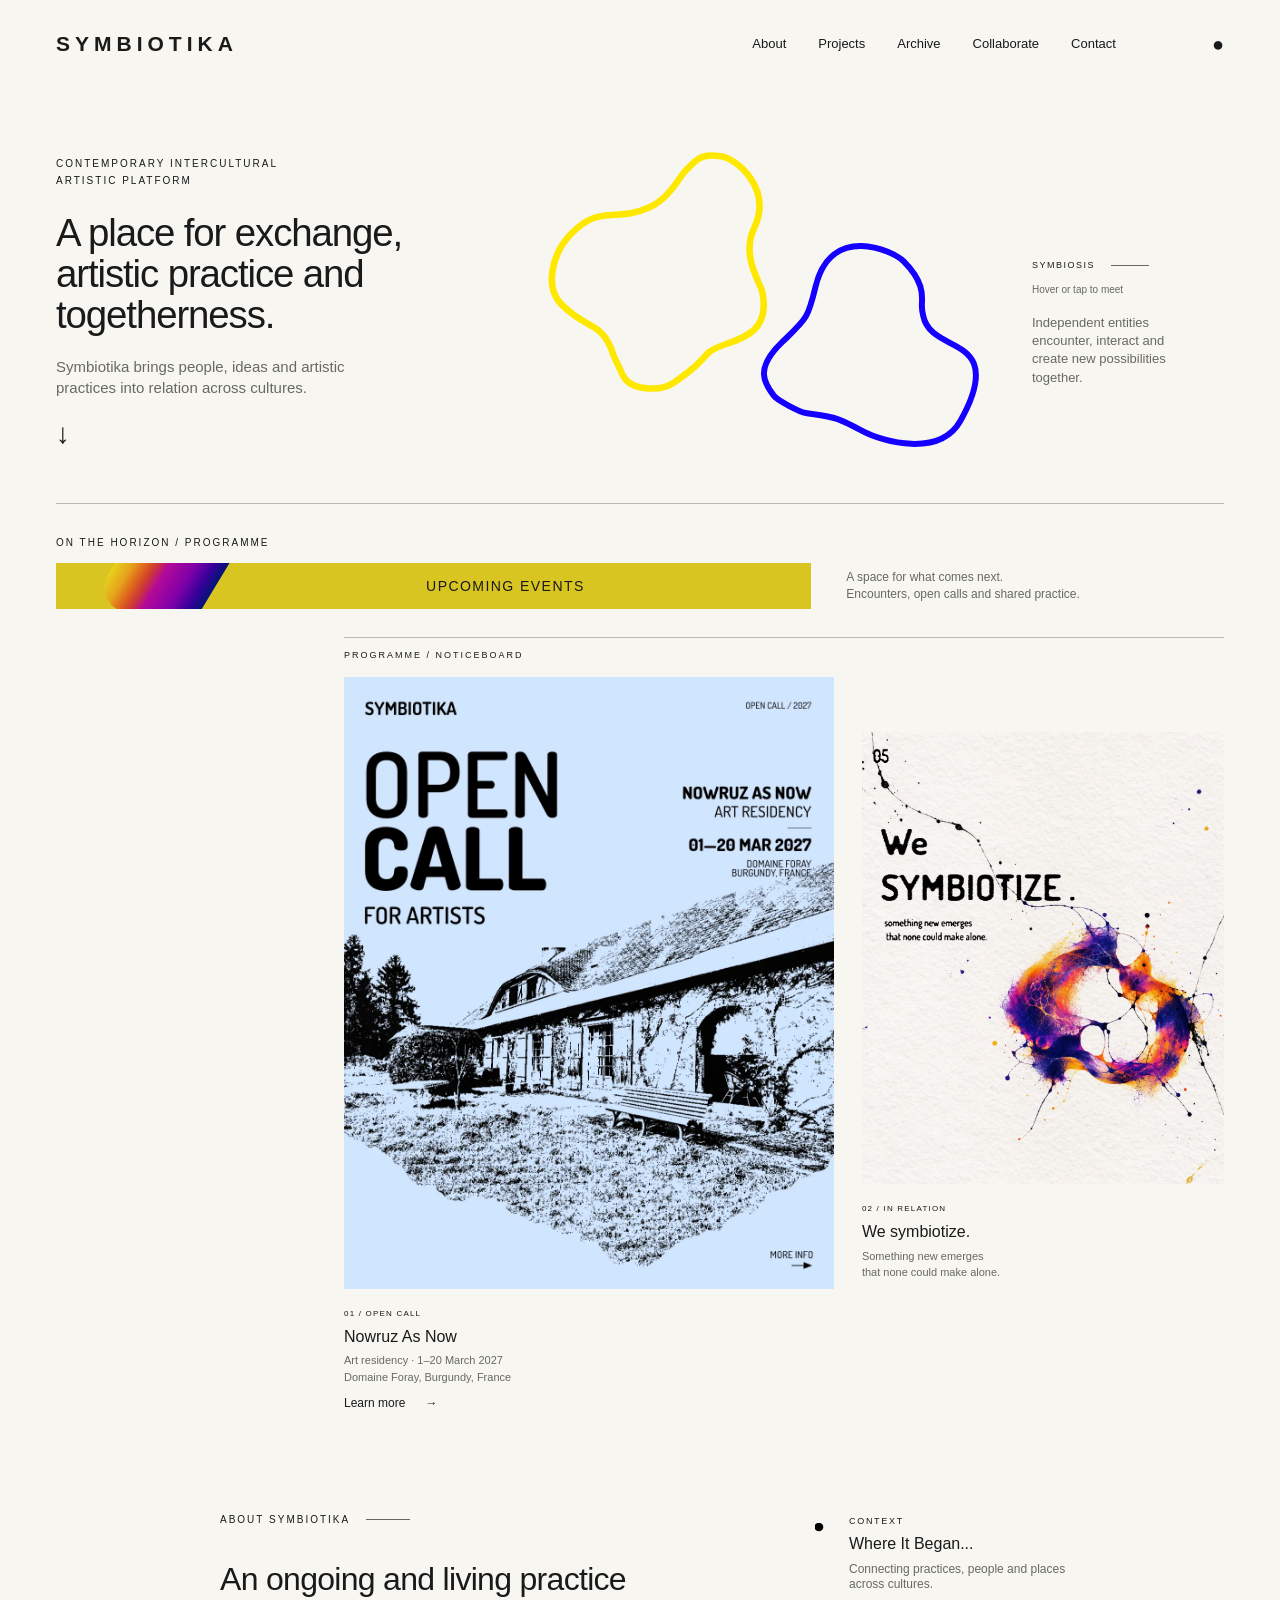
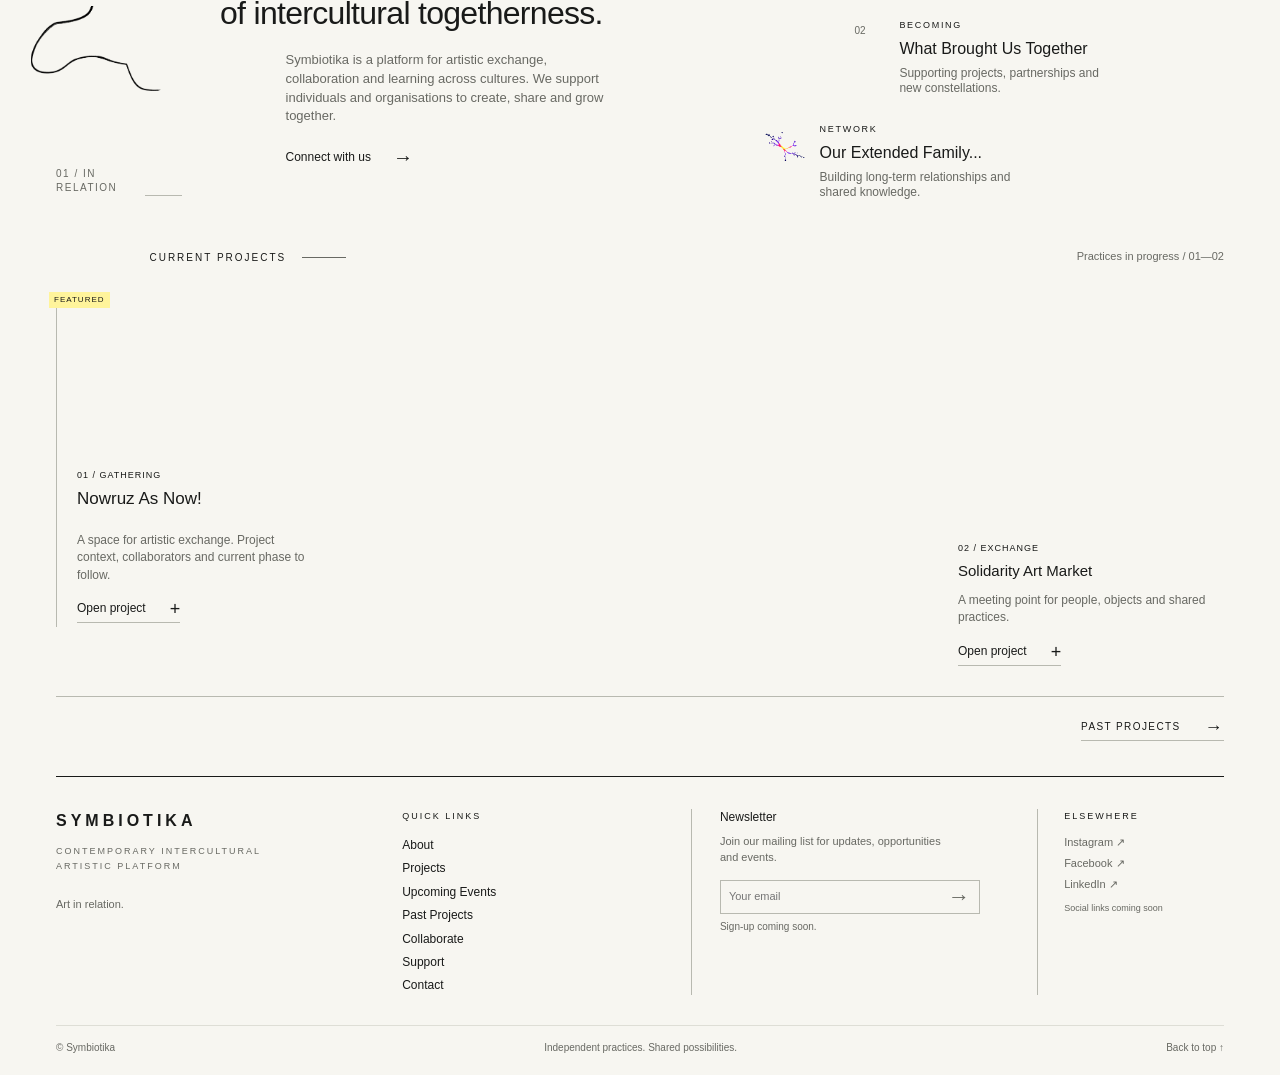
==== index.html @ 3746ebe8 "Build Symbiotika homepage prototype" ====
<!doctype html>
<html lang="en">
<head>
  <meta charset="utf-8">
  <meta name="viewport" content="width=device-width, initial-scale=1">
  <meta name="theme-color" content="#f7f6f1">
  <meta name="description" content="Symbiotika is a contemporary intercultural artistic platform. A place for exchange, artistic practice and togetherness.">
  <title>Symbiotika — Art in relation</title>
  <link rel="stylesheet" href="css/styles.css">
  <script src="js/main.js" defer></script>
</head>
<body>
<a class="skip-link" href="#main">Skip to content</a>
<header class="site-header shell">
  <a class="wordmark" href="#home" aria-label="Symbiotika home">SYMBIOTIKA</a>
  <button class="menu-toggle" aria-expanded="false" aria-controls="main-nav" hidden><span>Menu</span><span aria-hidden="true">☰</span></button>
  <nav id="main-nav" class="main-nav" aria-label="Main navigation"><a href="#about">About</a><a href="#projects">Projects</a><a href="#archive">Archive</a><a href="#collaborate">Collaborate</a><a href="#contact">Contact</a></nav>
  <span class="header-marker" aria-hidden="true">●</span>
</header>
<main id="main">
  <section class="hero shell" id="home" aria-labelledby="hero-title">
    <div class="hero-copy">
      <p class="eyebrow">Contemporary intercultural<br>artistic platform</p>
      <h1 id="hero-title">A place for exchange, artistic practice and togetherness.</h1>
      <p class="intro">Symbiotika brings people, ideas and artistic practices into relation across cultures.</p>
      <a class="down-link" href="#about" aria-label="Discover Symbiotika">↓</a>
    </div>
    <button class="hero-interaction" type="button" data-interaction="ready" aria-label="Bring the two forms together" aria-pressed="false">
      <span class="art outline outline-yellow" style="--art-ratio:2100/2300;--art-width:304.7619%;--art-left:-102.3810%;--art-top:-28.2609%" aria-hidden="true"><img src="assets/graphics/interaction_outline_yellow.svg" alt="" width="6400" height="3600"></span> <span class="art outline outline-blue" style="--art-ratio:2300/2150;--art-width:278.2609%;--art-left:-89.1304%;--art-top:-33.7209%" aria-hidden="true"><img src="assets/graphics/interaction_outline_blue.svg" alt="" width="6400" height="3600"></span>
      <span class="art hero-collaboration" style="--art-ratio:3220/2750;--art-width:198.7578%;--art-left:-47.8261%;--art-top:-11.4545%" aria-hidden="true"><img src="assets/graphics/symbiotika_collaboration.svg" alt="" width="6400" height="3600"></span>
    </button>
    <aside class="hero-note"><p class="eyebrow ruled">Symbiosis</p><span class="interaction-hint">Hover or tap to meet</span><p>Independent entities encounter, interact and create new possibilities together.</p></aside>
  </section>
  <section class="upcoming shell" id="upcoming" aria-labelledby="upcoming-title">
    <div class="upcoming-identity">
      <p class="eyebrow programme-label">On the horizon / Programme</p>
      <div class="event-line-composition">
        <span class="art current-line" data-line-state="default" style="--art-ratio:6400/391.667;--art-width:100%;--art-left:0%;--art-top:-255.3189%" aria-hidden="true"><img src="assets/graphics/line.svg" alt="" width="6400" height="3600"></span>
        <h2 id="upcoming-title">UPCOMING EVENTS</h2>
      </div>
      <p class="programme-note">A space for what comes next.<br>Encounters, open calls and shared practice.</p>
    </div>
    <div class="event-board" aria-label="Upcoming programme posters">
      <p class="eyebrow event-pin">Programme / Noticeboard</p>
      <div class="event-posters">
        <figure class="poster-primary">
          <img src="assets/projects/project-03-UE/01.webp" alt="Open call for artists: Nowruz As Now art residency, 1–20 March 2027, Domaine Foray, Burgundy, France" width="1080" height="1350" decoding="async">
          <figcaption><span class="eyebrow">01 / Open call</span><h3>Nowruz As Now</h3><p>Art residency · 1–20 March 2027</p><p>Domaine Foray, Burgundy, France</p><details class="event-details"><summary>Learn more <span aria-hidden="true">→</span></summary><p>Open call for the Nowruz As Now art residency, 1–20 March 2027. Application details will be shared here.</p></details></figcaption>
        </figure>
        <figure class="poster-secondary">
          <img src="assets/projects/project-03-UE/02.webp" alt="We symbiotize: something new emerges that none could make alone. A poster with connected blue, yellow and thermal ink forms." width="1080" height="1350" decoding="async">
          <figcaption><span class="eyebrow">02 / In relation</span><h3>We symbiotize.</h3><p>Something new emerges<br>that none could make alone.</p></figcaption>
        </figure>
      </div>
    </div>
  </section>
  <section class="about shell" id="about" aria-labelledby="about-title">
    <div class="section-index"><span class="art editorial-ink" style="--art-ratio:2891/1900;--art-width:221.3767%;--art-left:-60.4714%;--art-top:-44.8623%" aria-hidden="true"><img src="assets/graphics/ink_line_1.svg" alt="" width="6400" height="3600"></span><span>01 / In relation</span><span class="index-rule"></span></div>
    <div class="about-copy"><p class="eyebrow ruled">About Symbiotika</p><h2 id="about-title">An ongoing and living practice<br>of intercultural togetherness.</h2><p>Symbiotika is a platform for artistic exchange, collaboration and learning across cultures. We support individuals and organisations to create, share and grow together.</p><a class="text-link" href="#collaborate">Connect with us <span aria-hidden="true">→</span></a></div>
    <div class="principles about-chapters">
      <article><span class="art principle-art dot" style="--art-ratio:2270/2270;--art-width:281.9383%;--art-left:-90.9692%;--art-top:-29.2952%" aria-hidden="true"><img src="assets/graphics/dot.svg" alt="" width="6400" height="3600"></span><div><p class="eyebrow chapter-label">Context</p><h3>Where It Began...</h3><p>Connecting practices, people and places across cultures.</p></div></article>
      <article><span class="chapter-number" aria-hidden="true">02</span><div><p class="eyebrow chapter-label">Becoming</p><h3>What Brought Us Together</h3><p>Supporting projects, partnerships and new constellations.</p></div></article>
      <article><span class="art principle-art growth" style="--art-ratio:3200/2420;--art-width:200.0000%;--art-left:-50.0000%;--art-top:-24.3802%" aria-hidden="true"><img src="assets/graphics/ink_growth.svg" alt="" width="6400" height="3600"></span><div><p class="eyebrow chapter-label">Network</p><h3>Our Extended Family...</h3><p>Building long-term relationships and shared knowledge.</p></div></article>
    </div>
  </section>
  <section class="projects shell" id="projects" aria-labelledby="projects-title">
    <div class="section-heading"><h2 class="eyebrow ruled" id="projects-title">Current projects</h2><span class="small-note">Practices in progress / 01—02</span></div>
    <div class="project-grid">
      <article class="project-featured" id="project-01">
        <div class="project-copy"><span class="tag">Featured</span><div><p class="project-number">01 / Gathering</p><h3>Nowruz As Now!</h3><p class="project-description">A space for artistic exchange. Project context, collaborators and current phase to follow.</p><button class="disclosure-button project-toggle" type="button" aria-expanded="false" aria-controls="nan-story"><span>Open project</span><span aria-hidden="true">+</span></button></div></div>
        <div class="project-image"><img src="assets/projects/project-01-nan/cover.webp" alt="Musicians playing together in a candlelit room" width="4669" height="3067" decoding="async"></div>
      </article>
      <article class="project-secondary" id="project-02">
        <div class="project-image"><img src="assets/projects/project-02-market/cover.webp" alt="People sharing clothing and handmade objects at an outdoor market" width="4000" height="3000" decoding="async"></div>
        <div class="project-copy"><span class="tag">Featured</span><div><p class="project-number">02 / Exchange</p><h3>Solidarity Art Market</h3><p class="project-description">A meeting point for people, objects and shared practices.</p><button class="disclosure-button project-toggle" type="button" aria-expanded="false" aria-controls="market-story"><span>Open project</span><span aria-hidden="true">+</span></button></div></div>
      </article>
    </div>
    <div class="expand-panel project-story" id="nan-story" role="region" aria-label="Nowruz As Now! in images" inert>
      <div class="expand-inner"><div class="story-content"><p class="eyebrow story-label">01 / Nowruz As Now!<br>Moments in relation</p><div class="story-images">
        <figure><img src="assets/projects/project-01-nan/01.webp" alt="Nowruz As Now! — project documentation, image 1" loading="lazy"><figcaption>01 / An encounter</figcaption></figure>
        <figure><img src="assets/projects/project-01-nan/02.webp" alt="Nowruz As Now! — project documentation, image 2" loading="lazy"><figcaption>02 / Shared moments</figcaption></figure>
        <figure><img src="assets/projects/project-01-nan/03.webp" alt="Nowruz As Now! — project documentation, image 3" loading="lazy"><figcaption>03 / In company</figcaption></figure>
        <figure><img src="assets/projects/project-01-nan/04.webp" alt="Nowruz As Now! — project documentation, image 4" loading="lazy"><figcaption>04 / A continuing conversation</figcaption></figure>
      </div><button class="disclosure-button story-close" type="button" data-close="nan-story">Close project <span aria-hidden="true">×</span></button></div></div>
    </div>
    <div class="expand-panel project-story" id="market-story" role="region" aria-label="Solidarity Art Market in images" inert>
      <div class="expand-inner"><div class="story-content"><p class="eyebrow story-label">02 / Solidarity Art Market<br>Objects, people, practices</p><div class="story-images">
        <figure><img src="assets/projects/project-02-market/01.webp" alt="Solidarity Art Market — project documentation, image 1" loading="lazy"><figcaption>01 / A shared space</figcaption></figure>
        <figure><img src="assets/projects/project-02-market/02.webp" alt="Solidarity Art Market — project documentation, image 2" loading="lazy"><figcaption>02 / In exchange</figcaption></figure>
      </div><button class="disclosure-button story-close" type="button" data-close="market-story">Close project <span aria-hidden="true">×</span></button></div></div>
    </div>
    <div class="project-archive" id="archive">
      <button class="disclosure-button archive-toggle" type="button" aria-expanded="false" aria-controls="past-projects">PAST PROJECTS <span aria-hidden="true">→</span></button>
    <div class="expand-panel" id="past-projects" role="region" aria-label="Past project previews" inert><div class="expand-inner"><div class="archive-strip">
      <p class="eyebrow">Working archive<br><span class="small-note">Selected project imagery</span></p>
      <figure><img src="assets/projects/project-01-nan/02.webp" alt="Nowruz As Now! documentation" loading="lazy"><figcaption><span>01</span> Nowruz As Now!</figcaption></figure>
      <figure><img src="assets/projects/project-02-market/02.webp" alt="Solidarity Art Market documentation" loading="lazy"><figcaption><span>02</span> Solidarity Art Market</figcaption></figure>
      <p class="archive-note">An archive in progress.<br>Further projects and documentation to follow.</p>
    </div></div></div>
    </div>
  </section>

</main>
<footer class="site-footer shell" id="contact">
  <div class="footer-brand"><a class="wordmark" href="#home">SYMBIOTIKA</a><p class="eyebrow">Contemporary intercultural<br>artistic platform</p><span class="small-note">Art in relation.</span></div>
  <nav class="footer-nav" aria-label="Quick links">
    <h2 class="eyebrow">Quick links</h2>
    <a href="#about">About</a>
    <a href="#projects">Projects</a>
    <a href="#upcoming">Upcoming Events</a>
    <a href="#archive" data-open-archive>Past Projects</a>
    <details id="collaborate"><summary>Collaborate</summary><p>Propose a project, partnership or idea. Submission details are coming soon.</p></details>
    <details id="support"><summary>Support</summary><p>Become a member, make a donation or support our activities. Details are coming soon.</p></details>
    <a href="#contact">Contact</a>
  </nav>
  <div class="newsletter"><h2>Newsletter</h2><p id="newsletter-description">Join our mailing list for updates, opportunities and events.</p><label class="sr-only" for="newsletter-email">Your email</label><div class="email-field"><input id="newsletter-email" type="email" placeholder="Your email" autocomplete="email" aria-describedby="newsletter-status"><button type="button" disabled aria-label="Newsletter signup coming soon">→</button></div><p class="small-note" id="newsletter-status">Sign-up coming soon.</p></div>
  <div class="footer-social"><p class="eyebrow">Elsewhere</p><span>Instagram ↗</span><span>Facebook ↗</span><span>LinkedIn ↗</span><p class="small-note">Social links coming soon</p></div>
  <div class="footer-bottom"><span>© Symbiotika</span><span>Independent practices. Shared possibilities.</span><a href="#home">Back to top ↑</a></div>
</footer>
</body>
</html>
---- css/styles.css ----
/* Foundation */
:root {
  --paper:#f7f6f1;
  --ink:#191a19;
  --muted:#686963;
  --rule:#b8b9b0;
  --blue:#2600ff;
  --yellow:#fff49b;
  font-family:Arial,Helvetica,sans-serif;
  color:var(--ink);
  background:var(--paper);
  font-synthesis:none;
}
* {
  box-sizing:border-box;
}
html {
  scroll-behavior:smooth;
  scroll-padding-top:24px;
}
body {
  margin:0;
  font-size:14px;
  line-height:1.45;
}
h1,h2,h3,p {
  margin:0;
}
h1,h2,h3 {
  font-weight:400;
}
a {
  color:inherit;
  text-decoration:none;
}
button,input {
  font:inherit;
}
button,a,summary,input {
  -webkit-tap-highlight-color:transparent;
}
a:focus-visible,button:focus-visible,summary:focus-visible,input:focus-visible {
  outline:2px solid var(--blue);
  outline-offset:5px;
}
a:hover,summary:hover {
  color:var(--blue);
}
img {
  display:block;
}
button {
  color:inherit;
}
[hidden] {
  display:none!important;
}
.shell {
  width:min( calc(100% - 112px),1320px);
  margin-inline:auto;
}
.eyebrow {
  font-size:10px;
  line-height:1.7;
  letter-spacing:2px;
  text-transform:uppercase;
}
.ruled {
  display:flex;
  align-items:center;
  gap:16px;
}
.ruled:after {
  content:"";
  height:1px;
  width:44px;
  background:var(--muted);
}
.small-note {
  font-size:11px;
  color:var(--muted);
}
.text-link,summary {
  font-size:12px;
  text-underline-offset:5px;
  text-decoration:underline;
  text-decoration-color:var(--rule);
}
.text-link {
  display:inline-flex;
  align-items:center;
  gap:22px;
}
.text-link span {
  font-size:20px;
  text-decoration:none;
}
.sr-only {
  position:absolute;
  width:1px;
  height:1px;
  overflow:hidden;
  clip-path:inset(50%);
  white-space:nowrap;
}
.skip-link {
  position:fixed;
  top:10px;
  left:10px;
  padding:10px;
  background:var(--paper);
  z-index:10;
  transform:translateY(-150%);
}
.skip-link:focus {
  transform:translateY(0);
}
/* Crop original artboard whitespace without changing source SVGs. */
.art {
  display:block;
  position:relative;
  aspect-ratio:var(--art-ratio);
  overflow:hidden;
  flex-shrink:0;
}
.art img {
  position:absolute;
  max-width:none;
  width:var(--art-width);
  height:auto;
  left:var(--art-left);
  top:var(--art-top);
}

/* Navigation */
.site-header {
  display:flex;
  align-items:center;
  justify-content:space-between;
  gap:36px;
  min-height:88px;
}
.wordmark {
  font-size:21px;
  letter-spacing:5px;
  font-weight:600;
}
.main-nav {
  display:flex;
  gap:32px;
  margin-left:auto;
}
.main-nav a {
  font-size:13px;
}
.header-marker {
  margin-left:60px;
  font-size:20px;
}
.menu-toggle {
  display:none;
  border:0;
  background:none;
  padding:10px 0;
  align-items:center;
  gap:14px;
}

/* Hero: isolated static entities, ready for a future interaction. */
.hero {
  display:grid;
  grid-template-columns:1.1fr 1.2fr .48fr;
  align-items:center;
  gap:28px;
  padding-block:48px 36px;
  min-height:415px;
}
.hero-copy .eyebrow {
  margin-bottom:23px;
}
.hero h1 {
  font-size:clamp(32px,3vw,42px);
  line-height:1.07;
  letter-spacing:-1.1px;
  max-width:390px;
}
.intro {
  font-size:15px;
  line-height:1.4;
  color:var(--muted);
  max-width:300px;
  margin-top:21px;
}
.down-link {
  display:inline-block;
  font-size:28px;
  margin-top:22px;
  line-height:1;
}
.hero-interaction {
  position:relative;
  isolation:isolate;
  min-width:0;
  height:300px;
  max-width:470px;
  width:100%;
  justify-self:center;
}
.hero-collaboration {
  position:absolute;
  width:80%;
  left:10%;
  top:5%;
  z-index:2;
}
.outline {
  position:absolute;
  width:53%;
  max-width:220px;
}
.outline-yellow {
  top:0;
  left:0;
  z-index:1;
}
.outline-blue {
  bottom:4px;
  right:0;
}
.hero-note {
  align-self:center;
  max-width:170px;
  padding-top:42px;
}
.hero-note p:last-child {
  font-size:13px;
  line-height:1.4;
  color:var(--muted);
  margin-top:17px;
}
.hero-note .eyebrow {
  font-size:9px;
  letter-spacing:1.5px;
}
.hero-note .ruled:after {
  width:38px;
}

/* One current update strip. */
.current {
  background:var(--yellow);
  margin-top:10px;
}
.current-inner {
  min-height:76px;
  display:grid;
  grid-template-columns:150px auto minmax(220px,1fr) auto auto;
  align-items:center;
  gap:24px;
  position:relative;
}
.current-inner>.eyebrow {
  padding-right:24px;
  border-right:1px solid #979265;
}
.current h2 {
  font-size:20px;
  letter-spacing:-.5px;
  line-height:1.25;
}
.current-date {
  font-size:12px;
  color:#65634e;
}
.current .text-link {
  white-space:nowrap;
}
.current-line {
  width:150px;
  height:auto;
}

/* About */
.about {
  display:grid;
  grid-template-columns:.4fr 1fr 1fr;
  gap:48px;
  padding-block:54px 48px;
}
.section-index {
  font-size:10px;
  text-transform:uppercase;
  letter-spacing:1.5px;
  display:flex;
  align-items:flex-end;
  gap:12px;
  color:var(--muted);
  padding-bottom:5px;
}
.index-rule {
  height:1px;
  width:50px;
  background:var(--rule);
}
.about h2 {
  font-size:30px;
  line-height:1.08;
  letter-spacing:-.7px;
  margin:28px 0 20px;
}
.about-copy>p:not(.eyebrow) {
  color:var(--muted);
  font-size:13px;
  max-width:310px;
}
.about-copy .text-link {
  margin-top:17px;
}
.principles {
  display:grid;
  gap:28px;
  padding-top:20px;
}
.principles article {
  display:grid;
  grid-template-columns:64px 1fr;
  gap:25px;
  align-items:center;
}
.principles h3 {
  font-size:15px;
}
.principles p {
  font-size:13px;
  color:var(--muted);
  line-height:1.3;
  max-width:215px;
}
.principle-art {
  width:44px;
  justify-self:center;
}
.principle-art.dot {
  width:22px;
}
.principle-art.blob {
  width:38px;
}
.principle-art.growth {
  width:64px;
}

/* Editorial project composition */
.section-heading {
  display:flex;
  justify-content:space-between;
  align-items:center;
  gap:16px;
  margin-bottom:26px;
}
.project-grid {
  display:grid;
  grid-template-columns:3.3fr 1fr;
  gap:24px;
}
.project-featured {
  display:grid;
  grid-template-columns:.85fr 2fr;
  gap:25px;
}
.project-copy {
  border-left:1px solid var(--rule);
  padding:0 0 4px 20px;
  display:flex;
  flex-direction:column;
  justify-content:space-between;
  gap:35px;
}
.tag {
  background:var(--yellow);
  font-size:8px;
  letter-spacing:1px;
  text-transform:uppercase;
  padding:2px 5px;
  align-self:flex-start;
}
.project-number {
  font-size:11px;
  margin-bottom:7px;
}
.projects h3 {
  font-size:17px;
  line-height:1.2;
}
.project-description {
  font-size:12px;
  color:var(--muted);
  margin:22px 0 12px;
}
.project-image {
  width:100%;
  position:relative;
  min-width:0;
  min-height:285px;
  overflow:hidden;
}
.project-image img {
  width:100%;
  height:100%;
  object-fit:cover;
  position:absolute;
  inset:0;
}
.project-secondary .project-image {
  min-height:190px;
  margin-bottom:12px;
  aspect-ratio:4/3;
}
.project-secondary .project-description {
  margin:9px 0 12px;
}
.project-secondary h3 {
  font-size:15px;
  margin-bottom:12px;
}
details {
  max-width:100%;
}
summary {
  cursor:pointer;
  list-style:none;
  display:flex;
  align-items:baseline;
  gap:20px;
  width:fit-content;
}
summary::-webkit-details-marker {
  display:none;
}
details>p {
  font-size:12px;
  color:var(--muted);
  margin-top:13px;
  max-width:320px;
}
details[open]>summary {
  color:var(--blue);
}

/* Ways to connect */
.connect {
  border-top:1px solid var(--ink);
  margin-top:40px;
  padding-top:29px;
}
.connect-grid {
  display:grid;
  grid-template-columns:repeat(3,1fr);
  padding-block:2px 35px;
}
.connect-grid article {
  padding:0 36px 0 55px;
  border-left:1px solid var(--rule);
}
.connect-grid article:first-child {
  border-left:0;
  padding-left:35px;
}
.connect-art {
  width:auto;
  height:72px;
  margin-bottom:18px;
}
.connect-art img {
  height:auto;
}
.connect-grid h3 {
  font-size:20px;
  letter-spacing:-.3px;
  margin-bottom:5px;
}
.connect-grid article>p {
  font-size:13px;
  line-height:1.4;
  color:var(--muted);
  max-width:220px;
  min-height:40px;
  margin-bottom:13px;
}

/* Compact archive */
.archive {
  padding-top:17px;
  padding-bottom:37px;
}
.archive-content {
  border-top:1px solid var(--rule);
  padding-top:22px;
  display:grid;
  grid-template-columns:100px 1fr 220px;
  gap:30px;
  align-items:center;
}
.archive-art {
  width:58px;
  justify-self:center;
}
.archive-content .eyebrow {
  font-size:8px;
  letter-spacing:1.5px;
  margin-bottom:7px;
}
.archive h3 {
  font-size:22px;
  letter-spacing:-.4px;
  margin-bottom:9px;
}
.archive-content p:not(.eyebrow) {
  font-size:13px;
  color:var(--muted);
}
.archive-content>details {
  justify-self:end;
}

/* Footer */
.site-footer {
  border-top:1px solid var(--ink);
  padding-block:32px 20px;
  display:grid;
  grid-template-columns:1.4fr .6fr 1fr .65fr;
  gap:32px;
}
.footer-brand .wordmark {
  font-size:16px;
  letter-spacing:4px;
}
.footer-brand .eyebrow {
  font-size:9px;
  margin-block:12px 18px;
  color:var(--muted);
}
.footer-nav {
  display:flex;
  flex-direction:column;
  gap:3px;
  font-size:12px;
}
.newsletter {
  border-left:1px solid var(--rule);
  padding-left:28px;
}
.newsletter h2 {
  font-size:12px;
  margin-bottom:8px;
}
.newsletter>p {
  font-size:11px;
  color:var(--muted);
  max-width:230px;
}
.email-field {
  display:flex;
  border:1px solid var(--rule);
  margin-top:14px;
  max-width:260px;
}
.email-field input {
  width:100%;
  min-width:0;
  border:0;
  background:transparent;
  font-size:11px;
  padding:8px;
}
.email-field button {
  border:0;
  background:transparent;
  font-size:22px;
  padding:0 9px;
  color:var(--muted);
}
.newsletter #newsletter-status {
  font-size:10px;
  margin-top:6px;
}
.footer-social {
  border-left:1px solid var(--rule);
  padding-left:26px;
  display:flex;
  flex-direction:column;
  gap:5px;
  font-size:11px;
  color:var(--muted);
}
.footer-social .eyebrow {
  font-size:9px;
  margin-bottom:6px;
  color:var(--ink);
}
.footer-social .small-note {
  font-size:9px;
  margin-top:4px;
}
.footer-bottom {
  grid-column:1/-1;
  display:flex;
  justify-content:space-between;
  border-top:1px solid #deded6;
  padding-top:15px;
  font-size:10px;
  color:var(--muted);
}

/* Responsive layout */
@media(max-width:1150px) {
  .current-inner {
    grid-template-columns:120px minmax(0,1fr) auto;
    gap:7px 24px;
    padding-block:15px;
  }
  .current-inner>.eyebrow {
    grid-column:1;
    grid-row:1;
    border:0;
    padding:0;
  }
  .current-line {
    grid-column:1;
    grid-row:2;
    width:110px;
  }
  .current h2 {
    grid-column:2;
    grid-row:1;
    font-size:18px;
  }
  .current-date {
    grid-column:2;
    grid-row:2;
  }
  .current .text-link {
    grid-column:3;
    grid-row:1/3;
  }
}
@media(max-width:1050px) {
  .shell {
    width:calc(100% - 64px);
  }
  .site-header {
    gap:20px;
  }
  .header-marker {
    margin-left:15px;
  }
  .main-nav {
    gap:22px;
  }
  .hero {
    grid-template-columns:1fr 1fr;
    gap:25px;
  }
  .hero-note {
    display:none;
  }
  .hero h1 {
    font-size:36px;
  }
  .about {
    grid-template-columns:1fr 1fr;
    gap:45px;
  }
  .section-index {
    display:none;
  }
  .project-grid {
    grid-template-columns:minmax(0,2fr) minmax(0,1fr);
    gap:18px;
  }
  .project-featured {
    grid-template-columns:minmax(0,1fr);
    gap:18px;
  }
  .project-featured .project-image {
    grid-row:1;
    min-height:230px;
    aspect-ratio:3/2;
  }
  .project-copy {
    gap:20px;
  }
  .connect-grid article {
    padding-inline:28px;
  }
  .connect-grid article:first-child {
    padding-left:15px;
  }
  .site-footer {
    grid-template-columns:1fr .5fr 1fr;
    gap:25px;
  }
  .footer-social {
    grid-column:1/-1;
    border:0;
    padding:0;
    flex-direction:row;
    gap:20px;
  }
  .footer-social .small-note {
    margin:0;
  }
  .footer-social .eyebrow {
    margin:0;
  }
}
@media(max-width:700px) {
  .shell {
    width:calc(100% - 40px);
  }
  .site-header {
    min-height:76px;
    flex-wrap:wrap;
    gap:0;
  }
  .wordmark {
    font-size:18px;
    letter-spacing:3.6px;
  }
  .header-marker {
    display:none;
  }
  .menu-toggle:not([hidden]) {
    display:flex;
  }
  .main-nav {
    width:100%;
    margin:0;
    padding-bottom:20px;
    justify-content:space-between;
    gap:12px;
  }
  .js .main-nav {
    display:none;
  }
  .js .main-nav.is-open {
    display:flex;
  }
  .main-nav a {
    font-size:12px;
  }
  .hero {
    padding-top:25px;
    padding-bottom:25px;
    gap:0;
    grid-template-columns:1fr;
    min-height:0;
  }
  .hero-copy .eyebrow {
    font-size:9px;
    margin-bottom:20px;
  }
  .hero h1 {
    font-size:34px;
    max-width:360px;
  }
  .intro {
    font-size:14px;
    max-width:300px;
    margin-top:17px;
  }
  .down-link {
    margin-top:15px;
  }
  .hero-interaction {
    height:225px;
    max-width:350px;
    width:100%;
    justify-self:center;
    margin-top:10px;
  }
  .outline {
    width:51%;
    max-width:168px;
  }
  .outline-yellow {
    left:13px;
  }
  .outline-blue {
    right:13px;
  }
  .current {
    margin-top:0;
  }
  .current-inner {
    grid-template-columns:minmax(0,1fr) auto;
    gap:9px 15px;
    padding-block:18px;
  }
  .current-inner>.eyebrow {
    grid-column:1;
    grid-row:1;
    font-size:9px;
  }
  .current-line {
    grid-column:2;
    grid-row:1;
    width:95px;
    justify-self:end;
  }
  .current h2 {
    font-size:18px;
    grid-column:1/-1;
    grid-row:2;
  }
  .current-date {
    font-size:11px;
    grid-column:1;
    grid-row:3;
  }
  .current .text-link {
    font-size:11px;
    gap:15px;
    grid-column:2;
    grid-row:3;
  }
  .about {
    padding-block:38px;
    grid-template-columns:1fr;
    gap:30px;
  }
  .about h2 {
    font-size:29px;
    margin-block:20px 16px;
  }
  .about-copy>p:not(.eyebrow) {
    max-width:390px;
  }
  .principles {
    gap:20px;
    padding:0;
  }
  .principles article {
    grid-template-columns:55px 1fr;
    gap:20px;
  }
  .principles p {
    max-width:280px;
  }
  .principles h3 {
    font-size:14px;
  }
  .principle-art.growth {
    width:53px;
  }
  .section-heading {
    margin-bottom:20px;
  }
  .section-heading .small-note {
    display:none;
  }
  .project-grid {
    grid-template-columns:1fr;
    gap:28px;
  }
  .project-featured {
    grid-template-columns:1fr;
    gap:18px;
  }
  .project-copy {
    gap:18px;
    padding-left:16px;
  }
  .project-description {
    margin:12px 0;
  }
  .project-featured .project-image {
    grid-row:1;
    min-height:230px;
  }
  .project-secondary {
    display:grid;
    grid-template-columns:1fr 1fr;
    column-gap:20px;
    align-content:start;
  }
  .project-secondary .project-image {
    grid-row:1/5;
    aspect-ratio:auto;
    min-height:170px;
    height:100%;
    margin:0;
  }
  .project-secondary .project-number {
    align-self:end;
  }
  .project-secondary h3 {
    font-size:16px;
  }
  .connect {
    margin-top:32px;
    padding-top:25px;
  }
  .connect-grid {
    grid-template-columns:1fr;
    padding:0 0 10px;
  }
  .connect-grid article,.connect-grid article:first-child {
    border-left:0;
    border-bottom:1px solid var(--rule);
    padding:23px 0 23px 112px;
    position:relative;
    min-height:145px;
  }
  .connect-grid article:last-child {
    border-bottom:0;
  }
  .connect-art {
    position:absolute;
    left:0;
    top:24px;
    width:72px;
    height:auto;
    margin:0;
  }
  .connect-grid h3 {
    font-size:19px;
  }
  .connect-grid article>p {
    font-size:12px;
    min-height:0;
    margin-bottom:12px;
  }
  .archive {
    padding-bottom:28px;
  }
  .archive-content {
    grid-template-columns:60px 1fr;
    gap:20px;
  }
  .archive-art {
    width:48px;
  }
  .archive h3 {
    font-size:20px;
  }
  .archive-content>details {
    grid-column:2;
    justify-self:start;
  }
  .archive-content p:not(.eyebrow) {
    font-size:12px;
  }
  .site-footer {
    grid-template-columns:1.4fr .6fr;
    gap:26px;
    padding-top:27px;
  }
  .newsletter {
    grid-column:1/-1;
    border-left:0;
    padding:0;
  }
  .newsletter>p,.email-field {
    max-width:100%;
  }
  .footer-social {
    flex-wrap:wrap;
    gap:10px 18px;
  }
  .footer-social .small-note {
    flex-basis:100%;
  }
  .footer-bottom {
    flex-wrap:wrap;
    gap:12px;
  }
  .footer-bottom>span:nth-child(2) {
    display:none;
  }
  .eyebrow {
    font-size:9px;
    letter-spacing:1.5px;
  }
}
@media(prefers-reduced-motion:reduce) {
  html {
    scroll-behavior:auto;
  }
}

/* Meeting: the supplied outlines move; the supplied thermal path appears between them. */
.hero-interaction {
  appearance:none;
  border:0;
  padding:0;
  background:none;
  cursor:pointer;
  color:inherit;
  text-align:left;
  touch-action:manipulation;
  --meeting:800ms cubic-bezier(.22,.61,.36,1);
}
.hero-interaction .outline {
  transition:transform var(--meeting), opacity var(--meeting);
}
.hero-interaction .outline-yellow { left:4%; }
.hero-interaction .outline-blue { right:4%; }
.hero-interaction.is-meeting .outline-yellow { transform:translate(23%,13%) rotate(3deg); }
.hero-interaction.is-meeting .outline-blue { transform:translate(-23%,-13%) rotate(-3deg); }
.hero-collaboration {
  opacity:0;
  pointer-events:none;
  transition:opacity var(--meeting);
  width:80%;
  left:10%;
  top:5%;
}
.hero-collaboration svg { width:100%; height:100%; display:block; }
.hero-interaction.is-meeting .hero-collaboration { opacity:1; }
.hero-interaction:not(.thermal-ready).is-meeting .outline { opacity:0; }
.interaction-hint { display:block; font-size:10px; margin-top:9px; color:var(--muted); }

/* The event board sits on the full, unaltered line artwork. */
.current { background:none; margin-block:10px 18px; }
.current-inner {
  min-height:170px;
  padding:18px 0 65px;
  grid-template-columns:150px minmax(0,1fr) auto;
  grid-template-rows:auto auto;
  gap:10px 24px;
  border-top:1px solid var(--rule);
  isolation:isolate;
}
.current-inner>.eyebrow { grid-column:1; grid-row:1; padding:0; border:0; }
.current h2 { grid-column:2; grid-row:2; font-size:25px; padding-left:25px; }
.current-date { grid-column:2; grid-row:1; padding-left:25px; }
.current .text-link { grid-column:3; grid-row:2; }
.current-line {
  position:absolute;
  width:100%;
  left:0;
  bottom:0;
  height:auto;
  z-index:-1;
  max-height:65px;
}
.current-line svg { width:100%; height:100%; display:block; }
.current-line.is-inline { aspect-ratio:6400/391.667; }
.current-line .line-blue-layer { opacity:.12; transition:opacity 800ms ease; }
.current:is(:hover,:focus-within) .line-blue-layer { opacity:1; }
.current h2 { transition:transform 800ms ease; }
.current:is(:hover,:focus-within) h2 { transform:translateX(8px); }
.current-line:not(.is-inline) { transition:opacity 800ms ease; }
.current:is(:hover,:focus-within) .current-line:not(.is-inline) { opacity:.75; }

/* Editorial offsets: controlled contrast with the structured about section. */
.projects>.section-heading { margin-left:8%; }
.project-grid { align-items:start; }
.project-featured { align-items:stretch; }
.project-featured .project-image { min-height:335px; }
.project-secondary { padding-top:48px; }
.project-number { letter-spacing:1px; font-size:9px; text-transform:uppercase; }
.project-copy { position:relative; }
.project-copy .tag { transform:translateX(-28px); }
.project-image img { transition:transform 800ms ease; }
.project-image:hover img { transform:scale(1.025); }
.disclosure-button {
  appearance:none;
  border:0;
  border-bottom:1px solid var(--rule);
  background:none;
  padding:4px 0;
  font:inherit;
  font-size:12px;
  color:inherit;
  display:inline-flex;
  align-items:center;
  justify-content:space-between;
  gap:24px;
  cursor:pointer;
  text-align:left;
}
.disclosure-button:hover,.disclosure-button[aria-expanded="true"] { color:var(--blue); }
.disclosure-button>span:last-child { font-size:18px; line-height:1; }
.expand-panel { display:grid; grid-template-rows:0fr; opacity:0; transition:grid-template-rows 700ms ease,opacity 500ms ease; }
.expand-panel.is-open { grid-template-rows:1fr; opacity:1; }
.expand-inner { min-height:0; overflow:hidden; visibility:hidden; transition:visibility 0s 700ms; }
.is-open>.expand-inner { visibility:visible; transition-delay:0s; }
.story-content { padding:38px 0 18px; border-top:1px solid var(--rule); margin-top:30px; }
.story-label { margin-left:5%; margin-bottom:25px; }
.story-images { display:grid; grid-template-columns:1.2fr .8fr; align-items:start; gap:45px 5%; }
.story-images figure,.archive-strip figure { margin:0; min-width:0; }
.story-images figure:nth-child(2) { margin-top:70px; }
.story-images figure:nth-child(3) { width:75%; margin-left:12%; }
.story-images figure:nth-child(4) { margin-top:-25px; margin-left:-8%; }
.story-images img { width:100%; height:auto; max-height:520px; object-fit:cover; }
.story-images figure:nth-child(2) img { aspect-ratio:4/5; }
.story-images figcaption { font-size:10px; color:var(--muted); margin-top:9px; letter-spacing:.5px; }
.story-close { margin:26px 0 0 5%; }
.connect-grid { grid-template-columns:1.05fr 1.2fr .85fr; align-items:start; padding-block:5px 35px; }
.connect-grid article:nth-child(2) { margin-top:35px; }
.connect-grid article:nth-child(3) { margin-top:12px; }
.connect-grid article { border-left:0; }
.connect-grid article:nth-child(2) { border-left:1px solid var(--rule); }
.connect-art { transition:transform 700ms cubic-bezier(.22,.61,.36,1); transform-origin:50% 60%; }
.connect-grid article:is(:hover,:focus-within) .connect-art { transform:translate(5px,-6px) rotate(-5deg); }
.connect-grid article:nth-child(2):is(:hover,:focus-within) .connect-art { transform:translate(-4px,-4px) rotate(4deg); }
.connect-grid article:nth-child(3):is(:hover,:focus-within) .connect-art { transform:translate(4px,-5px) scale(1.04); }
.archive-toggle { justify-self:end; font-size:10px; letter-spacing:1.4px; white-space:nowrap; }
.archive-strip { display:grid; grid-template-columns:.7fr 1fr 1fr .7fr; gap:24px; align-items:center; padding:30px 0 10px; }
.archive-strip img { width:100%; height:130px; object-fit:cover; }
.archive-strip figcaption { font-size:11px; margin-top:8px; }
.archive-strip figcaption span { font-size:9px; color:var(--muted); margin-right:8px; }
.archive-note { font-size:12px; color:var(--muted); }

@media(max-width:1050px) {
  .current-inner { grid-template-columns:100px minmax(0,1fr) auto; min-height:150px; }
  .current h2 { font-size:22px; }
  .current-line { width:100%; }
  .project-secondary { padding-top:30px; }
  .project-featured .project-image { min-height:230px; }
  .connect-grid article { padding-inline:20px; }
  .archive-strip { grid-template-columns:.65fr 1fr 1fr; }
  .archive-note { grid-column:2/-1; }
}
@media(max-width:700px) {
  .current-inner { min-height:150px; grid-template-columns:minmax(0,1fr) auto; padding:16px 0 35px; gap:10px; }
  .current-inner>.eyebrow { grid-column:1; grid-row:1; }
  .current h2 { grid-column:1/-1; grid-row:2; font-size:21px; padding-left:12px; }
  .current-date { grid-column:1; grid-row:3; padding-left:12px; }
  .current .text-link { grid-column:2; grid-row:3; }
  .current-line { width:100%; }
  .hero-interaction .outline-yellow { left:4%; }
  .hero-interaction .outline-blue { right:4%; }
  .projects>.section-heading { margin-left:15px; }
  .project-secondary { padding-top:0; }
  .project-copy .tag { transform:none; }
  .project-secondary .project-toggle { align-self:start; }
  .story-content { margin-top:22px; padding-top:24px; }
  .story-images { grid-template-columns:minmax(0,1fr); gap:26px; }
  .story-images figure:nth-child(n) { margin:0; width:100%; }
  .story-images figure:nth-child(even) { width:88%; margin-left:auto; }
  .story-images figure:nth-child(2) img { aspect-ratio:auto; }
  .story-images img { max-height:none; }
  .connect-grid { grid-template-columns:1fr; }
  .connect-grid article:nth-child(n) { margin-top:0; border-left:0; padding:23px 0 23px 106px; }
  .connect-grid article:nth-child(2) { margin-left:18px; }
  .archive-toggle { grid-column:2; justify-self:start; }
  .archive-strip { display:flex; overflow-x:auto; scroll-snap-type:x proximity; align-items:start; gap:18px; padding-bottom:18px; }
  .archive-strip>.eyebrow { flex:0 0 90px; }
  .archive-strip figure { flex:0 0 190px; scroll-snap-align:start; }
  .archive-note { flex:0 0 150px; }
}
@media(prefers-reduced-motion:reduce) {
  *,*::before,*::after { scroll-behavior:auto!important; transition-duration:0s!important; animation:none!important; }
}
/* Keep the board artwork independent of the text grid at every breakpoint. */
.current-line { grid-area:auto; justify-self:stretch; }

/* Upcoming activity: original SVG heading beside a typographic poster board. */
.upcoming { display:grid; grid-template-columns:1.25fr 1fr; gap:7%; padding-block:35px 42px; align-items:center; border-top:1px solid var(--rule); }
.upcoming-identity { min-width:0; padding-top:20px; }
.programme-label { margin-left:6%; }
.event-line-composition { position:relative; margin-block:40px 34px; isolation:isolate; }
.event-line-composition .current-line { position:relative; width:100%; max-height:none; z-index:0; }
.event-line-composition h2 { position:absolute; inset:0 5% 0 24%; display:flex; align-items:center; justify-content:center; font-size:clamp(11px,1.25vw,18px); letter-spacing:2px; white-space:nowrap; transition:color 800ms ease; }
.upcoming:is(:hover,:focus-within) .line-blue-layer { opacity:1; }
.upcoming:is(:hover,:focus-within) .event-line-composition h2 { color:var(--paper); }
.programme-note { margin-left:27%; font-size:12px; color:var(--muted); }
.event-board { position:relative; padding-top:24px; min-width:0; }
.event-pin { margin:0 0 13px -18px; font-size:9px; }
.event-poster { border-top:2px solid var(--ink); border-bottom:1px solid var(--ink); padding:22px 25px 19px; min-height:190px; display:flex; flex-direction:column; justify-content:space-between; gap:15px; }
.event-poster>.eyebrow { align-self:flex-end; font-size:9px; }
.event-poster h3 { font-size:29px; line-height:1.08; letter-spacing:-.6px; }
.event-poster>p { font-size:11px; }
.event-caption { display:flex; justify-content:space-between; gap:20px; margin-top:13px; align-items:center; }
.event-caption>p { font-size:11px; color:var(--muted); }
.section-index { position:relative; }
.editorial-ink { width:110px; position:absolute; top:42px; left:-14px; }
.archive>.section-heading { margin-left:4%; }
.archive-strip { border-left:1px solid var(--rule); padding-left:20px; }

/* Either project can occupy the large grid track; markup and reading order remain stable. */
.project-grid { grid-template-columns:minmax(0,3.3fr) minmax(0,1fr); transition:grid-template-columns 700ms cubic-bezier(.22,.61,.36,1); }
.project-grid.market-featured { grid-template-columns:minmax(0,1fr) minmax(0,3.3fr); }
.project-grid>article { min-width:0; }
.project-grid .project-featured { display:grid; grid-template-columns:minmax(0,.85fr) minmax(0,2fr); padding-top:0; }
.project-grid .project-featured .project-copy { grid-column:1; grid-row:1; }
.project-grid .project-featured .project-image { grid-column:2; grid-row:1; min-height:335px; aspect-ratio:auto; margin:0; }
.project-grid .project-secondary { display:flex; flex-direction:column; padding-top:48px; gap:0; }
.project-grid .project-secondary .project-image { order:-1; min-height:170px; height:190px; aspect-ratio:auto; }
.project-grid .project-secondary .project-copy { border:0; padding:0; display:block; }
.project-grid .project-secondary .tag { display:none; }
.project-grid .project-secondary .project-description { margin-block:10px 12px; }
.project-grid .project-image { transition:min-height 700ms ease,height 700ms ease; }
.project-grid .is-active h3 { color:var(--blue); }

/* Fine authored rules, drawn on interaction rather than thick animated underlines. */
:is(.text-link,.disclosure-button,.main-nav a,.footer-nav a,summary) { position:relative; text-decoration:none; }
:is(.text-link,.disclosure-button,.main-nav a,.footer-nav a,summary)::after {
  content:""; position:absolute; height:1px; left:0; right:0; bottom:-3px;
  background:currentColor; transform:scaleX(0); transform-origin:100% 50%;
  transition:transform 450ms cubic-bezier(.22,.61,.36,1);
  pointer-events:none;
}
:is(.text-link,.disclosure-button,.main-nav a,.footer-nav a,summary):is(:hover,:focus-visible)::after { transform:scaleX(1); transform-origin:0 50%; }
.footer-nav a { width:fit-content; }
@media(max-width:1050px) {
  .upcoming { gap:5%; grid-template-columns:1.1fr 1fr; }
  .event-poster { padding-inline:16px; }
  .event-poster h3 { font-size:25px; }
  .event-line-composition h2 { font-size:12px; letter-spacing:1px; }
  .project-grid { grid-template-columns:minmax(0,2fr) minmax(0,1fr); }
  .project-grid.market-featured { grid-template-columns:minmax(0,1fr) minmax(0,2fr); }
  .project-grid .project-featured { grid-template-columns:minmax(0,1fr); }
  .project-grid .project-featured .project-image { grid-column:1; grid-row:1; min-height:280px; aspect-ratio:3/2; }
  .project-grid .project-featured .project-copy { grid-column:1; grid-row:2; }
  .project-grid .project-secondary { padding-top:35px; }
}
@media(max-width:700px) {
  .upcoming { grid-template-columns:minmax(0,1fr); gap:25px; padding-block:25px 30px; }
  .upcoming-identity { padding-top:0; }
  .event-line-composition { margin-block:24px 25px; }
  .event-line-composition h2 { font-size:11px; letter-spacing:.8px; }
  .programme-note { margin-left:15%; }
  .event-board { width:90%; justify-self:end; padding-top:0; }
  .event-poster { min-height:180px; }
  .event-caption { gap:10px; }
  .event-caption>p { font-size:10px; }
  .project-grid,.project-grid.market-featured { grid-template-columns:minmax(0,1fr); }
  .project-grid .project-featured .project-image { min-height:240px; }
  .project-grid .project-secondary { display:grid; grid-template-columns:minmax(0,.85fr) minmax(0,1.15fr); gap:18px; padding:0; }
  .project-grid .project-secondary .project-image { grid-column:1; grid-row:1; min-height:130px; height:160px; margin:0; }
  .project-grid .project-secondary .project-copy { grid-column:2; grid-row:1; }
  .project-grid .project-secondary .project-number { margin-top:3px; }
  .project-grid .project-secondary h3 { font-size:15px; }
}

/* Programme: a horizontal identity line and two original, uncropped posters. */
.upcoming { grid-template-columns:minmax(0,.85fr) minmax(0,1.35fr); gap:5%; align-items:start; padding-top:34px; }
.upcoming-identity { padding-top:80px; }
.event-line-composition { transform:none; margin-right:-9%; z-index:1; }
.event-line-composition h2 { font-size:clamp(11px,1.1vw,16px); letter-spacing:1.4px; }
.programme-note { max-width:230px; margin-left:17%; }
.event-board { padding-top:0; }
.event-pin { margin-left:0; border-top:1px solid var(--rule); padding-top:10px; }
.event-posters { display:grid; grid-template-columns:minmax(0,1.2fr) minmax(0,.8fr); align-items:start; gap:20px; }
.event-posters figure { margin:0; min-width:0; }
.event-posters .poster-secondary { margin-top:65px; }
.event-posters img { width:100%; height:auto; display:block; }
.event-posters figcaption { padding-top:12px; }
.event-posters .eyebrow { font-size:8px; letter-spacing:1.2px; }
.event-posters h3 { font-size:16px; margin-block:6px; line-height:1.2; }
.event-posters figcaption>p { font-size:11px; color:var(--muted); line-height:1.5; }
.event-posters .text-link { margin-top:9px; }

/* About as a statement with marginal chapter annotations, not repeated service rows. */
.about { grid-template-columns:minmax(0,.3fr) minmax(0,1.3fr) minmax(0,1fr); gap:38px; padding-top:58px; }
.about-copy h2 { font-size:32px; max-width:500px; margin-top:34px; }
.about-copy>p:not(.eyebrow) { margin-left:12%; max-width:320px; }
.about-copy>.text-link { margin-left:12%; }
.editorial-ink { width:130px; top:95px; left:-25px; transform:none; }
.about-chapters { padding-top:5px; gap:27px; }
.about-chapters article { grid-template-columns:30px minmax(0,1fr); gap:15px; align-items:start; }
.about-chapters article:nth-child(2) { margin-left:12%; }
.about-chapters article:nth-child(3) { margin-left:-7%; }
.about-chapters .principle-art { margin-top:7px; }
.about-chapters .principle-art.dot { width:9px; }
.about-chapters .principle-art.growth { width:40px; margin-left:-10px; }
.about-chapters .chapter-label { font-size:9px; letter-spacing:1.7px; color:var(--ink); margin-bottom:5px; }
.about-chapters h3 { font-size:16px; margin-bottom:6px; }
.about-chapters p:not(.chapter-label) { font-size:12px; max-width:220px; }
.chapter-number { font-size:10px; color:var(--muted); padding-top:4px; }
.story-images figure:nth-child(3) { grid-column:1/-1; width:90%; margin-left:0; }
.story-images figure:nth-child(3) img { max-height:580px; }
.story-images figure:nth-child(4) { grid-column:2; width:100%; margin:0; }
@media(max-width:1050px) {
  .upcoming { grid-template-columns:minmax(0,.7fr) minmax(0,1.3fr); gap:5%; }
  .event-line-composition { margin-right:-15%; }
  .event-line-composition h2 { font-size:10px; letter-spacing:.6px; }
  .event-posters { gap:13px; }
  .event-posters .poster-secondary { margin-top:48px; }
  .about { grid-template-columns:minmax(0,1.15fr) minmax(0,1fr); gap:35px; }
  .about-copy h2 { font-size:29px; }
}
@media(max-width:700px) {
  .upcoming { grid-template-columns:minmax(0,1fr); gap:28px; }
  .upcoming-identity { padding-top:0; }
  .event-line-composition { margin-right:0; }
  .event-line-composition h2 { font-size:11px; }
  .event-board { width:100%; }
  .event-posters { grid-template-columns:minmax(0,1fr); gap:26px; }
  .event-posters .poster-primary { width:90%; }
  .event-posters .poster-secondary { width:74%; margin:0 0 0 auto; }
  .event-posters h3 { font-size:17px; }
  .event-posters figcaption>p { font-size:12px; }
  .about { grid-template-columns:minmax(0,1fr); padding-top:35px; gap:32px; }
  .about-copy h2 { font-size:28px; margin-top:24px; }
  .about-copy>p:not(.eyebrow),.about-copy>.text-link { margin-left:7%; }
  .about-chapters { padding-left:4%; gap:24px; }
  .about-chapters article:nth-child(3) { margin-left:0; }
  .story-images figure:nth-child(3),.story-images figure:nth-child(4) { grid-column:1; }
  .story-images figure:nth-child(3) img { max-height:none; }
}

/* One heading above one programme board. */
.upcoming { grid-template-columns:minmax(0,1fr); gap:28px; padding-block:30px 40px; }
.upcoming-identity { padding:0; display:grid; grid-template-columns:minmax(0,1fr) minmax(180px,.5fr); gap:12px 35px; align-items:center; }
.programme-label { grid-column:1/-1; margin:0; }
.event-line-composition { grid-column:1; margin:0; transform:none; }
.event-line-composition h2 { font-size:clamp(11px,1.1vw,16px); }
.programme-note { grid-column:2; margin:0; max-width:240px; }
.event-board { width:min(100%,880px); justify-self:end; padding:0; }
.event-posters { grid-template-columns:minmax(0,1.15fr) minmax(0,.85fr); gap:28px; }
.event-posters .poster-secondary { margin-top:55px; }
.event-details { margin-top:10px; }
.event-details>p { font-size:12px; }

/* Preserve the archive as a compact project control, with no repeated teaser. */
.project-archive { margin-block:30px 35px; padding-top:17px; border-top:1px solid var(--rule); }
.project-archive>.archive-toggle { display:flex; margin-left:auto; }
.project-archive .archive-strip { padding-bottom:15px; }

/* Practical destinations are consolidated in the compact footer. */
.site-footer { grid-template-columns:1.1fr .9fr 1.1fr .65fr; gap:30px; }
.footer-nav { gap:6px; }
.footer-nav>h2 { font-size:9px; margin-bottom:7px; }
.footer-nav details { max-width:220px; }
.footer-nav summary { font-size:12px; }
.footer-nav details>p { font-size:11px; margin:8px 0 4px; }
.footer-nav details[open] summary { color:var(--blue); }
@media(max-width:1050px) {
  .upcoming { grid-template-columns:minmax(0,1fr); }
  .event-board { width:90%; }
  .site-footer { grid-template-columns:1fr .8fr 1.2fr; gap:24px; }
}
@media(max-width:700px) {
  .upcoming { gap:24px; }
  .upcoming-identity { grid-template-columns:minmax(0,1fr); gap:17px; }
  .programme-label,.programme-note,.event-line-composition { grid-column:1; }
  .programme-note { margin-left:12%; }
  .event-board { width:100%; }
  .event-posters { grid-template-columns:minmax(0,1fr); gap:25px; }
  .event-posters .poster-secondary { margin:0 0 0 auto; }
  .site-footer { grid-template-columns:minmax(0,1fr) minmax(0,.85fr); gap:25px 20px; }
  .footer-nav details { max-width:100%; }
  .project-archive { margin-bottom:28px; }
}
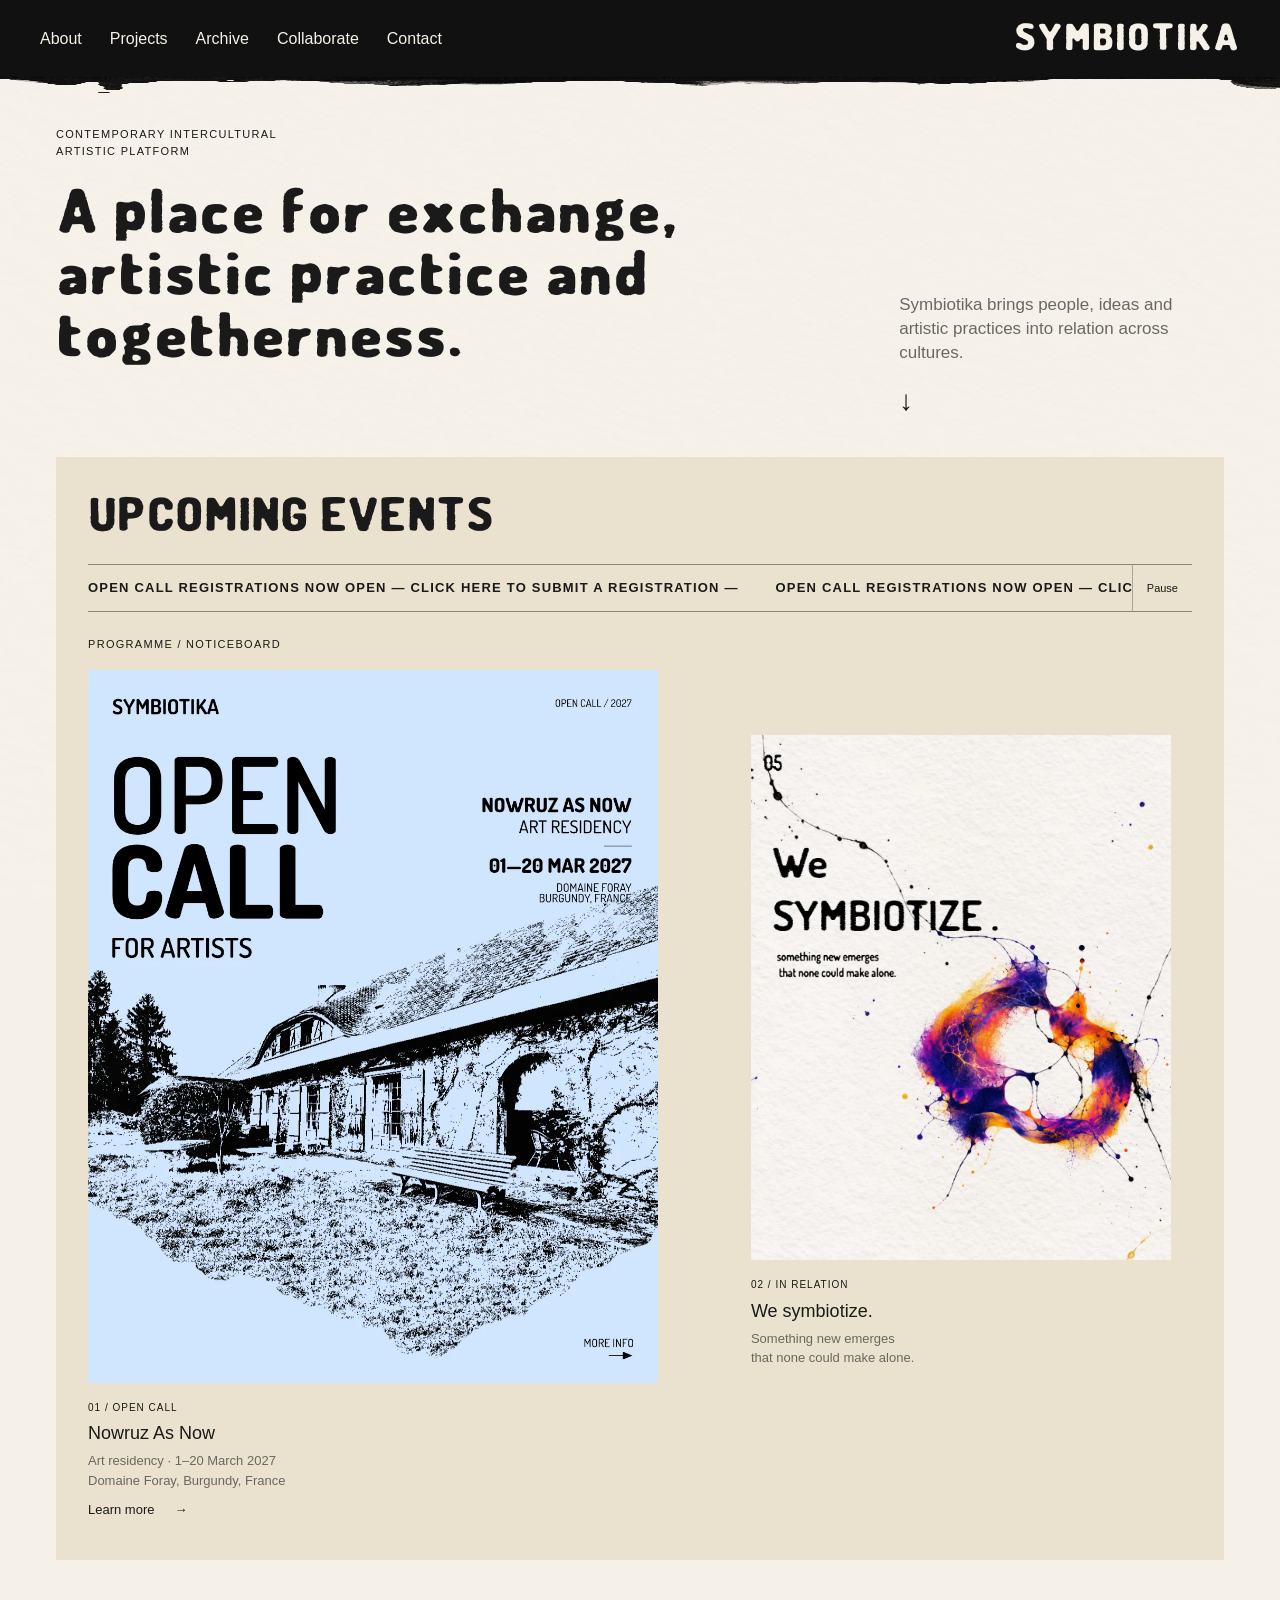
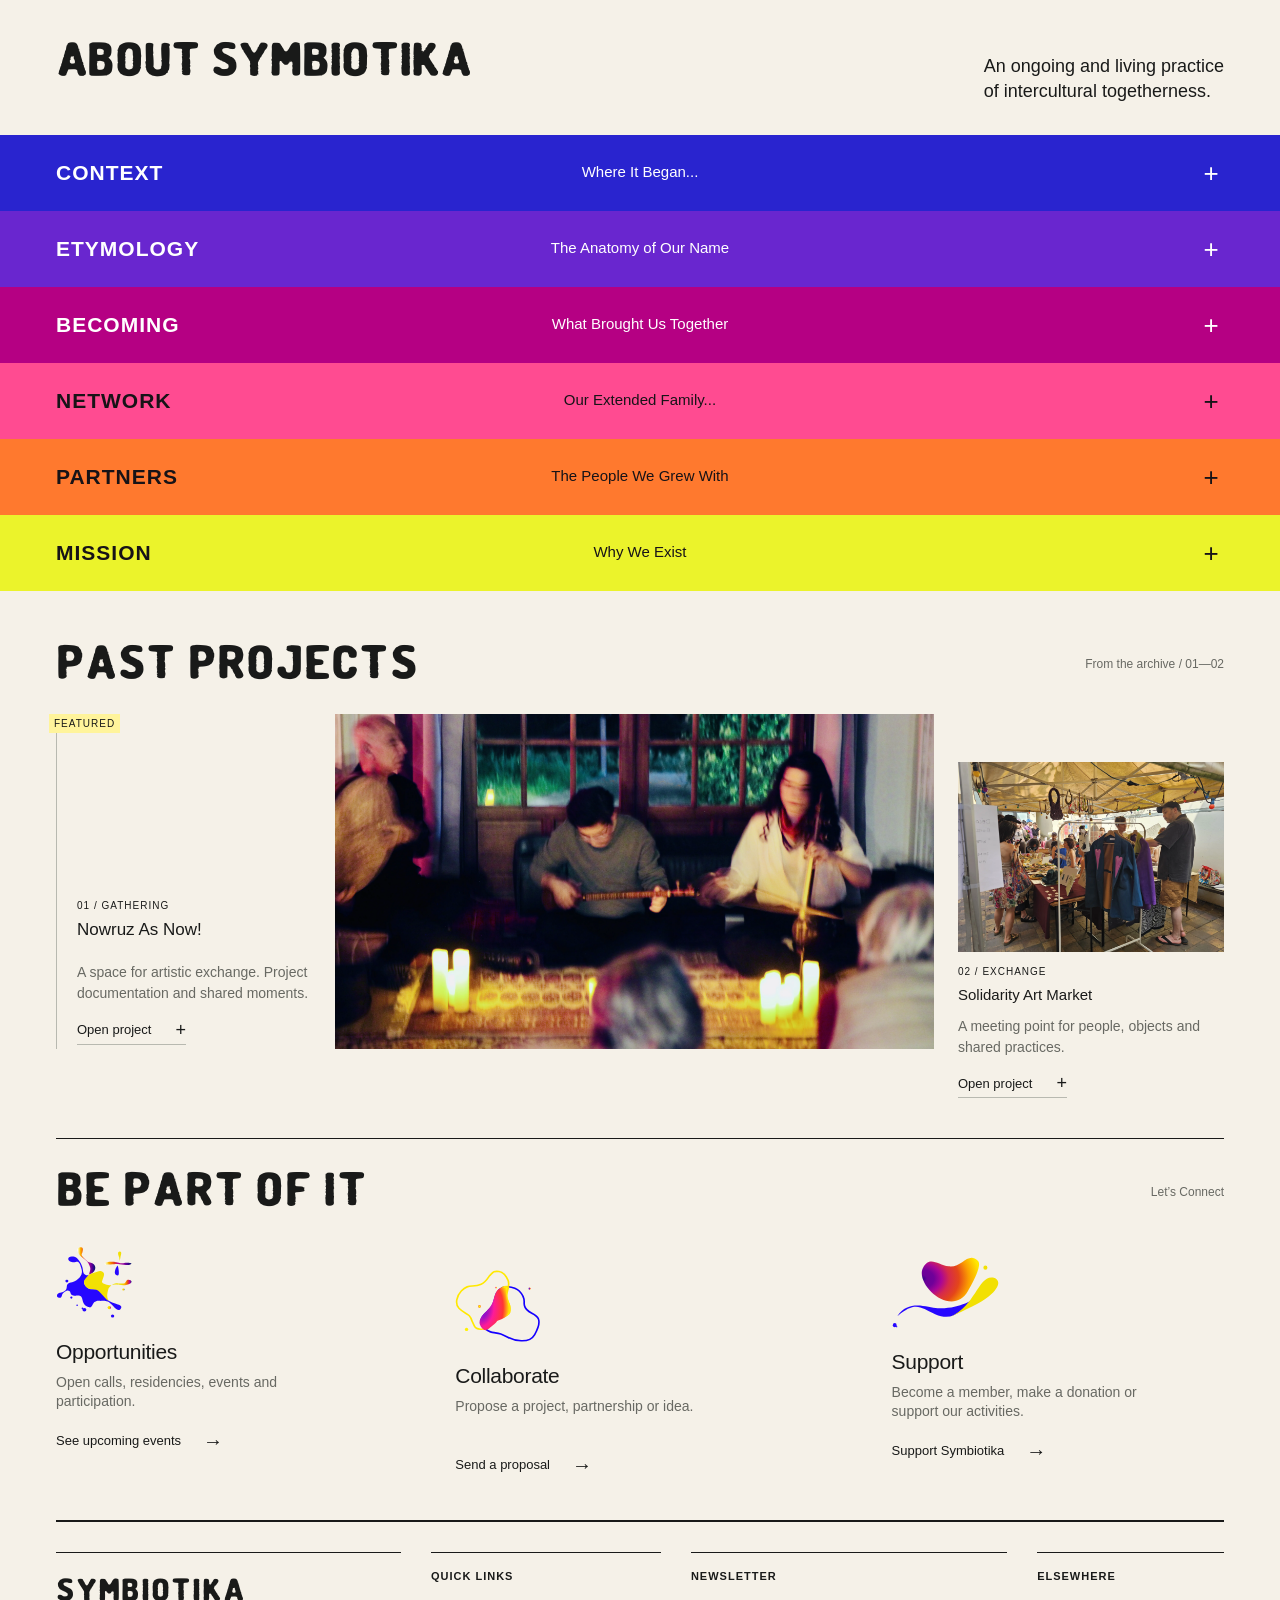
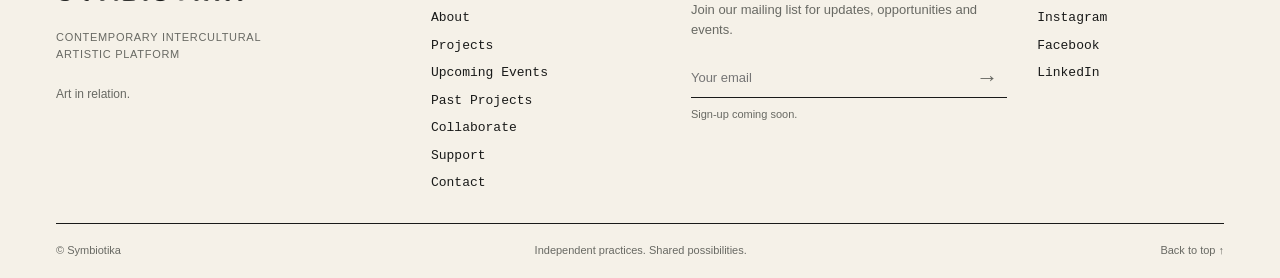
==== commit 29715873: "Update Symbiotika website" ====
--- a/index.html
+++ b/index.html
@@ -6,6 +6,7 @@
   <meta name="theme-color" content="#f7f6f1">
   <meta name="description" content="Symbiotika is a contemporary intercultural artistic platform. A place for exchange, artistic practice and togetherness.">
   <title>Symbiotika — Art in relation</title>
+  <link rel="preload" href="assets/Font/Dosis_bleed-Regular.otf" as="font" type="font/otf" crossorigin>
   <link rel="stylesheet" href="css/styles.css">
   <script src="js/main.js" defer></script>
 </head>
@@ -15,37 +16,39 @@
   <a class="wordmark" href="#home" aria-label="Symbiotika home">SYMBIOTIKA</a>
   <button class="menu-toggle" aria-expanded="false" aria-controls="main-nav" hidden><span>Menu</span><span aria-hidden="true">☰</span></button>
   <nav id="main-nav" class="main-nav" aria-label="Main navigation"><a href="#about">About</a><a href="#projects">Projects</a><a href="#archive">Archive</a><a href="#collaborate">Collaborate</a><a href="#contact">Contact</a></nav>
-  <span class="header-marker" aria-hidden="true">●</span>
+  
+  <span class="header-bleed" aria-hidden="true"><img src="assets/graphics/header bleed.png" alt="" width="2172" height="724"></span>
 </header>
 <main id="main">
   <section class="hero shell" id="home" aria-labelledby="hero-title">
     <div class="hero-copy">
       <p class="eyebrow">Contemporary intercultural<br>artistic platform</p>
-      <h1 id="hero-title">A place for exchange, artistic practice and togetherness.</h1>
+      <h1 id="hero-title"><span>A place for exchange,</span><span>artistic practice and</span><span>togetherness.</span></h1>
       <p class="intro">Symbiotika brings people, ideas and artistic practices into relation across cultures.</p>
       <a class="down-link" href="#about" aria-label="Discover Symbiotika">↓</a>
     </div>
-    <button class="hero-interaction" type="button" data-interaction="ready" aria-label="Bring the two forms together" aria-pressed="false">
-      <span class="art outline outline-yellow" style="--art-ratio:2100/2300;--art-width:304.7619%;--art-left:-102.3810%;--art-top:-28.2609%" aria-hidden="true"><img src="assets/graphics/interaction_outline_yellow.svg" alt="" width="6400" height="3600"></span> <span class="art outline outline-blue" style="--art-ratio:2300/2150;--art-width:278.2609%;--art-left:-89.1304%;--art-top:-33.7209%" aria-hidden="true"><img src="assets/graphics/interaction_outline_blue.svg" alt="" width="6400" height="3600"></span>
-      <span class="art hero-collaboration" style="--art-ratio:3220/2750;--art-width:198.7578%;--art-left:-47.8261%;--art-top:-11.4545%" aria-hidden="true"><img src="assets/graphics/symbiotika_collaboration.svg" alt="" width="6400" height="3600"></span>
-    </button>
-    <aside class="hero-note"><p class="eyebrow ruled">Symbiosis</p><span class="interaction-hint">Hover or tap to meet</span><p>Independent entities encounter, interact and create new possibilities together.</p></aside>
+
   </section>
   <section class="upcoming shell" id="upcoming" aria-labelledby="upcoming-title">
     <div class="upcoming-identity">
-      <p class="eyebrow programme-label">On the horizon / Programme</p>
+      
       <div class="event-line-composition">
-        <span class="art current-line" data-line-state="default" style="--art-ratio:6400/391.667;--art-width:100%;--art-left:0%;--art-top:-255.3189%" aria-hidden="true"><img src="assets/graphics/line.svg" alt="" width="6400" height="3600"></span>
         <h2 id="upcoming-title">UPCOMING EVENTS</h2>
       </div>
-      <p class="programme-note">A space for what comes next.<br>Encounters, open calls and shared practice.</p>
+      
+    </div>
+    <div class="registration-ticker">
+      <a class="ticker-link" href="#registration-details" aria-label="Open call registrations now open — view registration details">
+        <span class="ticker-track" aria-hidden="true"><span class="ticker-copy">OPEN CALL REGISTRATIONS NOW OPEN — CLICK HERE TO SUBMIT A REGISTRATION —&nbsp;</span><span class="ticker-copy">OPEN CALL REGISTRATIONS NOW OPEN — CLICK HERE TO SUBMIT A REGISTRATION —&nbsp;</span></span>
+      </a>
+      <button class="ticker-pause" type="button" aria-pressed="false" aria-label="Pause registration ticker" hidden>Pause</button>
     </div>
     <div class="event-board" aria-label="Upcoming programme posters">
       <p class="eyebrow event-pin">Programme / Noticeboard</p>
       <div class="event-posters">
         <figure class="poster-primary">
           <img src="assets/projects/project-03-UE/01.webp" alt="Open call for artists: Nowruz As Now art residency, 1–20 March 2027, Domaine Foray, Burgundy, France" width="1080" height="1350" decoding="async">
-          <figcaption><span class="eyebrow">01 / Open call</span><h3>Nowruz As Now</h3><p>Art residency · 1–20 March 2027</p><p>Domaine Foray, Burgundy, France</p><details class="event-details"><summary>Learn more <span aria-hidden="true">→</span></summary><p>Open call for the Nowruz As Now art residency, 1–20 March 2027. Application details will be shared here.</p></details></figcaption>
+          <figcaption><span class="eyebrow">01 / Open call</span><h3>Nowruz As Now</h3><p>Art residency · 1–20 March 2027</p><p>Domaine Foray, Burgundy, France</p><details class="event-details" id="registration-details"><summary>Learn more <span aria-hidden="true">→</span></summary><p>Open call for the Nowruz As Now art residency, 1–20 March 2027. Application details will be shared here.</p></details></figcaption>
         </figure>
         <figure class="poster-secondary">
           <img src="assets/projects/project-03-UE/02.webp" alt="We symbiotize: something new emerges that none could make alone. A poster with connected blue, yellow and thermal ink forms." width="1080" height="1350" decoding="async">
@@ -54,20 +57,58 @@
       </div>
     </div>
   </section>
-  <section class="about shell" id="about" aria-labelledby="about-title">
-    <div class="section-index"><span class="art editorial-ink" style="--art-ratio:2891/1900;--art-width:221.3767%;--art-left:-60.4714%;--art-top:-44.8623%" aria-hidden="true"><img src="assets/graphics/ink_line_1.svg" alt="" width="6400" height="3600"></span><span>01 / In relation</span><span class="index-rule"></span></div>
-    <div class="about-copy"><p class="eyebrow ruled">About Symbiotika</p><h2 id="about-title">An ongoing and living practice<br>of intercultural togetherness.</h2><p>Symbiotika is a platform for artistic exchange, collaboration and learning across cultures. We support individuals and organisations to create, share and grow together.</p><a class="text-link" href="#collaborate">Connect with us <span aria-hidden="true">→</span></a></div>
-    <div class="principles about-chapters">
-      <article><span class="art principle-art dot" style="--art-ratio:2270/2270;--art-width:281.9383%;--art-left:-90.9692%;--art-top:-29.2952%" aria-hidden="true"><img src="assets/graphics/dot.svg" alt="" width="6400" height="3600"></span><div><p class="eyebrow chapter-label">Context</p><h3>Where It Began...</h3><p>Connecting practices, people and places across cultures.</p></div></article>
-      <article><span class="chapter-number" aria-hidden="true">02</span><div><p class="eyebrow chapter-label">Becoming</p><h3>What Brought Us Together</h3><p>Supporting projects, partnerships and new constellations.</p></div></article>
-      <article><span class="art principle-art growth" style="--art-ratio:3200/2420;--art-width:200.0000%;--art-left:-50.0000%;--art-top:-24.3802%" aria-hidden="true"><img src="assets/graphics/ink_growth.svg" alt="" width="6400" height="3600"></span><div><p class="eyebrow chapter-label">Network</p><h3>Our Extended Family...</h3><p>Building long-term relationships and shared knowledge.</p></div></article>
+  <section class="about paper-about" id="about" aria-labelledby="about-title">
+    <div class="about-introduction"><h2 class="display-title" id="about-title">ABOUT SYMBIOTIKA</h2><p>An ongoing and living practice<br>of intercultural togetherness.</p></div>
+    <div class="about-cards">
+      <article class="about-card">
+        <h3><button class="about-toggle" type="button" id="context-toggle" aria-expanded="false" aria-controls="context-paper"><span>CONTEXT</span><span class="card-subtitle">Where It Began...</span><span class="card-sign" aria-hidden="true">+</span></button></h3>
+        <div class="expand-panel paper-panel" id="context-paper" role="region" aria-labelledby="context-toggle" inert><div class="expand-inner"><div class="paper-sheet">
+          <span class="art paper-illustration" style="--art-ratio:2840/2930;--art-width:225.3521%;--art-left:-62.6761%;--art-top:-8.7031%" aria-hidden="true"><img src="assets/graphics/ink_blob_01.svg" alt="" width="6400" height="3600"></span>
+          <div class="paper-copy"><h4>Where It Began...</h4><p>Symbiotika began from the need to create space for encounters between people, artistic practices, cultures and places. Rather than defining one fixed way of working, it creates conditions where different perspectives can meet and affect one another.</p></div>
+        </div></div></div>
+      </article>
+      <article class="about-card">
+        <h3><button class="about-toggle" type="button" id="etymology-toggle" aria-expanded="false" aria-controls="etymology-paper"><span>ETYMOLOGY</span><span class="card-subtitle">The Anatomy of Our Name</span><span class="card-sign" aria-hidden="true">+</span></button></h3>
+        <div class="expand-panel paper-panel" id="etymology-paper" role="region" aria-labelledby="etymology-toggle" inert><div class="expand-inner"><div class="paper-sheet">
+          <span class="art paper-illustration" style="--art-ratio:3220/2750;--art-width:198.7578%;--art-left:-47.8261%;--art-top:-11.4545%" aria-hidden="true"><img src="assets/graphics/symbiotika_collaboration.svg" alt="" width="6400" height="3600"></span>
+          <div class="paper-copy"><h4>The Anatomy of Our Name</h4><p>Symbiotika comes from the idea of symbiosis: different entities living, changing and evolving through relation. For us, connection is not simply about existing side by side. An encounter leaves a trace and creates something that did not exist before.</p></div>
+        </div></div></div>
+      </article>
+      <article class="about-card">
+        <h3><button class="about-toggle" type="button" id="becoming-toggle" aria-expanded="false" aria-controls="becoming-paper"><span>BECOMING</span><span class="card-subtitle">What Brought Us Together</span><span class="card-sign" aria-hidden="true">+</span></button></h3>
+        <div class="expand-panel paper-panel" id="becoming-paper" role="region" aria-labelledby="becoming-toggle" inert><div class="expand-inner"><div class="paper-sheet">
+          <span class="art paper-illustration" style="--art-ratio:3200/2420;--art-width:200%;--art-left:-50%;--art-top:-24.3802%" aria-hidden="true"><img src="assets/graphics/ink_growth.svg" alt="" width="6400" height="3600"></span>
+          <div class="paper-copy"><h4>What Brought Us Together</h4><p>Symbiotika is an ongoing and living practice. It grows through conversations, collaborations, shared experiences and unexpected encounters. Its identity is not fixed; it continues to become through the people and practices that enter it.</p></div>
+        </div></div></div>
+      </article>
+      <article class="about-card">
+        <h3><button class="about-toggle" type="button" id="network-toggle" aria-expanded="false" aria-controls="network-paper"><span>NETWORK</span><span class="card-subtitle">Our Extended Family...</span><span class="card-sign" aria-hidden="true">+</span></button></h3>
+        <div class="expand-panel paper-panel" id="network-paper" role="region" aria-labelledby="network-toggle" inert><div class="expand-inner"><div class="paper-sheet">
+          <span class="art paper-illustration" style="--art-ratio:3200/2420;--art-width:200%;--art-left:-50%;--art-top:-24.3802%" aria-hidden="true"><img src="assets/graphics/ink_growth.svg" alt="" width="6400" height="3600"></span>
+          <div class="paper-copy"><h4>Our Extended Family...</h4><p>Symbiotika develops through an expanding network of artists, collaborators, organisations, spaces and communities. Each relationship contributes to the platform and leaves its own trace within it.</p></div>
+        </div></div></div>
+      </article>
+      <article class="about-card">
+        <h3><button class="about-toggle" type="button" id="partners-toggle" aria-expanded="false" aria-controls="partners-paper"><span>PARTNERS</span><span class="card-subtitle">The People We Grew With</span><span class="card-sign" aria-hidden="true">+</span></button></h3>
+        <div class="expand-panel paper-panel" id="partners-paper" role="region" aria-labelledby="partners-toggle" inert><div class="expand-inner"><div class="paper-sheet">
+          <span class="art paper-illustration" style="--art-ratio:3770/2520;--art-width:169.7613%;--art-left:-34.8806%;--art-top:-21.4286%" aria-hidden="true"><img src="assets/graphics/support.svg" alt="" width="6400" height="3600"></span>
+          <div class="paper-copy"><h4>The People We Grew With</h4><p>Our partners help create the conditions for exchange, production and experimentation. They are not only supporters of individual projects, but part of the wider ecology through which Symbiotika grows.</p></div>
+        </div></div></div>
+      </article>
+      <article class="about-card">
+        <h3><button class="about-toggle" type="button" id="mission-toggle" aria-expanded="false" aria-controls="mission-paper"><span>MISSION</span><span class="card-subtitle">Why We Exist</span><span class="card-sign" aria-hidden="true">+</span></button></h3>
+        <div class="expand-panel paper-panel" id="mission-paper" role="region" aria-labelledby="mission-toggle" inert><div class="expand-inner"><div class="paper-sheet">
+          <span class="art paper-illustration" style="--art-ratio:3335/3135;--art-width:191.904%;--art-left:-43.0285%;--art-top:-7.3365%" aria-hidden="true"><img src="assets/graphics/open_call.svg" alt="" width="6400" height="3600"></span>
+          <div class="paper-copy"><h4>Why We Exist</h4><p>Symbiotika creates spaces for artistic exchange across cultures, practices and disciplines. We support encounters that can lead to new collaborations, shared knowledge and forms of practice that could not emerge alone.</p></div>
+        </div></div></div>
+      </article>
     </div>
   </section>
   <section class="projects shell" id="projects" aria-labelledby="projects-title">
-    <div class="section-heading"><h2 class="eyebrow ruled" id="projects-title">Current projects</h2><span class="small-note">Practices in progress / 01—02</span></div>
+    <div class="section-heading" id="archive"><h2 class="eyebrow ruled" id="projects-title">PAST PROJECTS</h2><span class="small-note">From the archive / 01—02</span></div>
     <div class="project-grid">
       <article class="project-featured" id="project-01">
-        <div class="project-copy"><span class="tag">Featured</span><div><p class="project-number">01 / Gathering</p><h3>Nowruz As Now!</h3><p class="project-description">A space for artistic exchange. Project context, collaborators and current phase to follow.</p><button class="disclosure-button project-toggle" type="button" aria-expanded="false" aria-controls="nan-story"><span>Open project</span><span aria-hidden="true">+</span></button></div></div>
+        <div class="project-copy"><span class="tag">Featured</span><div><p class="project-number">01 / Gathering</p><h3>Nowruz As Now!</h3><p class="project-description">A space for artistic exchange. Project documentation and shared moments.</p><button class="disclosure-button project-toggle" type="button" aria-expanded="false" aria-controls="nan-story"><span>Open project</span><span aria-hidden="true">+</span></button></div></div>
         <div class="project-image"><img src="assets/projects/project-01-nan/cover.webp" alt="Musicians playing together in a candlelit room" width="4669" height="3067" decoding="async"></div>
       </article>
       <article class="project-secondary" id="project-02">
@@ -89,17 +130,16 @@
         <figure><img src="assets/projects/project-02-market/02.webp" alt="Solidarity Art Market — project documentation, image 2" loading="lazy"><figcaption>02 / In exchange</figcaption></figure>
       </div><button class="disclosure-button story-close" type="button" data-close="market-story">Close project <span aria-hidden="true">×</span></button></div></div>
     </div>
-    <div class="project-archive" id="archive">
-      <button class="disclosure-button archive-toggle" type="button" aria-expanded="false" aria-controls="past-projects">PAST PROJECTS <span aria-hidden="true">→</span></button>
-    <div class="expand-panel" id="past-projects" role="region" aria-label="Past project previews" inert><div class="expand-inner"><div class="archive-strip">
-      <p class="eyebrow">Working archive<br><span class="small-note">Selected project imagery</span></p>
-      <figure><img src="assets/projects/project-01-nan/02.webp" alt="Nowruz As Now! documentation" loading="lazy"><figcaption><span>01</span> Nowruz As Now!</figcaption></figure>
-      <figure><img src="assets/projects/project-02-market/02.webp" alt="Solidarity Art Market documentation" loading="lazy"><figcaption><span>02</span> Solidarity Art Market</figcaption></figure>
-      <p class="archive-note">An archive in progress.<br>Further projects and documentation to follow.</p>
-    </div></div></div>
+  </section>
+
+  <section class="connect shell" id="connect" aria-labelledby="connect-title">
+    <div class="section-heading"><h2 class="eyebrow ruled" id="connect-title">Be Part of It</h2><span class="small-note">Let’s Connect</span></div>
+    <div class="connect-grid">
+      <article id="opportunities"><span class="art connect-art" style="--art-ratio:3335/3135;--art-width:191.904%;--art-left:-43.0285%;--art-top:-7.3365%" aria-hidden="true"><img src="assets/graphics/open_call.svg" alt="" width="6400" height="3600"></span><h3>Opportunities</h3><p>Open calls, residencies, events and participation.</p><a class="text-link" href="#upcoming">See upcoming events <span aria-hidden="true">→</span></a></article>
+      <article><span class="art connect-art" style="--art-ratio:3220/2750;--art-width:198.7578%;--art-left:-47.8261%;--art-top:-11.4545%" aria-hidden="true"><img src="assets/graphics/symbiotika_collaboration.svg" alt="" width="6400" height="3600"></span><h3>Collaborate</h3><p>Propose a project, partnership or idea.</p><a class="text-link" href="#collaborate">Send a proposal <span aria-hidden="true">→</span></a></article>
+      <article><span class="art connect-art" style="--art-ratio:3770/2520;--art-width:169.7613%;--art-left:-34.8806%;--art-top:-21.4286%" aria-hidden="true"><img src="assets/graphics/support.svg" alt="" width="6400" height="3600"></span><h3>Support</h3><p>Become a member, make a donation or support our activities.</p><a class="text-link" href="#support">Support Symbiotika <span aria-hidden="true">→</span></a></article>
     </div>
   </section>
-
 </main>
 <footer class="site-footer shell" id="contact">
   <div class="footer-brand"><a class="wordmark" href="#home">SYMBIOTIKA</a><p class="eyebrow">Contemporary intercultural<br>artistic platform</p><span class="small-note">Art in relation.</span></div>
@@ -108,13 +148,13 @@
     <a href="#about">About</a>
     <a href="#projects">Projects</a>
     <a href="#upcoming">Upcoming Events</a>
-    <a href="#archive" data-open-archive>Past Projects</a>
+    <a href="#archive">Past Projects</a>
     <details id="collaborate"><summary>Collaborate</summary><p>Propose a project, partnership or idea. Submission details are coming soon.</p></details>
     <details id="support"><summary>Support</summary><p>Become a member, make a donation or support our activities. Details are coming soon.</p></details>
     <a href="#contact">Contact</a>
   </nav>
-  <div class="newsletter"><h2>Newsletter</h2><p id="newsletter-description">Join our mailing list for updates, opportunities and events.</p><label class="sr-only" for="newsletter-email">Your email</label><div class="email-field"><input id="newsletter-email" type="email" placeholder="Your email" autocomplete="email" aria-describedby="newsletter-status"><button type="button" disabled aria-label="Newsletter signup coming soon">→</button></div><p class="small-note" id="newsletter-status">Sign-up coming soon.</p></div>
-  <div class="footer-social"><p class="eyebrow">Elsewhere</p><span>Instagram ↗</span><span>Facebook ↗</span><span>LinkedIn ↗</span><p class="small-note">Social links coming soon</p></div>
+  <div class="newsletter"><h2 class="eyebrow">Newsletter</h2><p id="newsletter-description">Join our mailing list for updates, opportunities and events.</p><label class="sr-only" for="newsletter-email">Your email</label><div class="email-field"><input id="newsletter-email" type="email" placeholder="Your email" autocomplete="email" aria-describedby="newsletter-status"><button type="button" disabled aria-label="Newsletter signup coming soon">→</button></div><p class="small-note" id="newsletter-status">Sign-up coming soon.</p></div>
+  <div class="footer-social"><p class="eyebrow">Elsewhere</p><details><summary>Instagram</summary><p>Profile link coming soon.</p></details><details><summary>Facebook</summary><p>Profile link coming soon.</p></details><details><summary>LinkedIn</summary><p>Profile link coming soon.</p></details></div>
   <div class="footer-bottom"><span>© Symbiotika</span><span>Independent practices. Shared possibilities.</span><a href="#home">Back to top ↑</a></div>
 </footer>
 </body>
--- a/css/styles.css
+++ b/css/styles.css
@@ -1348,3 +1348,343 @@
   .footer-nav details { max-width:100%; }
   .project-archive { margin-bottom:28px; }
 }
+
+/* Cohesive editorial typography: local grotesks, open body text, legible annotation sizes. */
+:root { font-family:"Avenir Next",Avenir,"Helvetica Neue",Helvetica,Arial,sans-serif; }
+body { font-size:15px; line-height:1.5; }
+.eyebrow { font-size:11px; letter-spacing:1.3px; line-height:1.5; }
+.small-note { font-size:12px; }
+.wordmark { letter-spacing:3.5px; }
+.hero h1 { font-weight:500; letter-spacing:-1.2px; line-height:1.1; }
+.hero-note p:last-child,.about-copy>p:not(.eyebrow),.project-description { font-size:14px; }
+.hero-note .eyebrow,.interaction-hint { font-size:11px; }
+.text-link,.disclosure-button,summary,.main-nav a { font-size:13px; }
+.project-number,.tag,.event-posters .eyebrow { font-size:10px; letter-spacing:1px; }
+.event-posters figcaption>p { font-size:13px; }
+.story-images figcaption,.archive-strip figcaption { font-size:12px; }
+.footer-nav a,.footer-nav summary { font-size:13px; }
+.newsletter>p,.newsletter h2,.footer-social { font-size:12px; }
+.footer-brand .eyebrow,.footer-nav>h2,.footer-social .eyebrow { font-size:10px; letter-spacing:1px; }
+.footer-bottom { font-size:11px; }
+
+/* The meeting deliberately grows beyond the intersection; ink is applied in the SVG DOM. */
+.hero-collaboration { width:89%; left:5.5%; top:0; overflow:visible; }
+.hero-interaction .outline { transition:transform var(--meeting),opacity var(--meeting); }
+
+/* A section identity, not an advertising bar: crop the original SVG to a fine line. */
+.upcoming { gap:24px; padding-block:32px 40px; }
+.upcoming-identity { display:block; padding:0; }
+.event-line-composition { display:flex; align-items:center; gap:25px; margin:0; transform:none; }
+.event-line-composition h2 { position:static; inset:auto; order:-1; display:block; font-size:17px; letter-spacing:1px; color:var(--ink); }
+.event-line-composition .current-line { width:clamp(120px,30vw,360px); height:3px; aspect-ratio:auto; flex:none; overflow:hidden; }
+.event-line-composition .current-line svg { width:100%; height:100%; }
+.upcoming:is(:hover,:focus-within) .event-line-composition h2 { color:var(--ink); }
+.event-line-composition .current-line:not(.is-inline) img { top:-28px; }
+.event-board { width:100%; justify-self:start; }
+.event-pin { margin:0 0 18px; padding:0; border:0; font-size:11px; }
+.event-posters { grid-template-columns:minmax(0,1.15fr) minmax(0,.85fr); gap:6%; align-items:start; }
+.event-posters .poster-primary { width:100%; max-width:570px; }
+.event-posters .poster-secondary { width:100%; max-width:420px; margin:65px 0 0; }
+.event-posters h3 { font-size:18px; font-weight:500; }
+
+/* One readable index: icon, concept, subtitle and copy share a consistent alignment. */
+.about { grid-template-columns:minmax(0,1.2fr) minmax(0,1fr); gap:8%; padding-block:55px; }
+.about .section-index { display:none; }
+.about-copy h2 { margin-top:26px; font-weight:500; line-height:1.17; }
+.about-copy>p:not(.eyebrow),.about-copy>.text-link { margin-left:0; }
+.about-copy>p:not(.eyebrow) { max-width:410px; }
+.about-chapters { display:grid; gap:0; padding:0; }
+.about-chapters article:nth-child(n) { margin:0; padding:19px 0; border-top:1px solid var(--rule); grid-template-columns:45px minmax(0,1fr); gap:18px; }
+.about-chapters article:last-child { border-bottom:1px solid var(--rule); }
+.about-chapters .chapter-label { font-size:11px; letter-spacing:1.2px; margin-bottom:4px; }
+.about-chapters h3 { font-size:17px; font-weight:500; }
+.about-chapters p:not(.chapter-label) { font-size:13px; max-width:290px; line-height:1.5; }
+.about-chapters .principle-art { margin:8px 0 0; align-self:start; }
+.about-chapters .principle-art.dot { width:13px; }
+.about-chapters .principle-art.blob { width:29px; }
+.about-chapters .principle-art.growth { width:43px; margin-left:0; }
+
+/* A deliberate asymmetric sequence, with expressive but small original identifiers. */
+.connect-grid { grid-template-columns:1fr 1.1fr .9fr; gap:30px; padding-bottom:40px; }
+.connect-grid article:nth-child(n) { margin:0; padding:0; border:0; }
+.connect-grid article:nth-child(2) { padding-top:24px; }
+.connect-grid article:nth-child(3) { padding-top:10px; }
+.connect-grid article>p { font-size:14px; max-width:260px; }
+.connect-grid h3 { font-size:21px; font-weight:500; }
+.connect-grid article:is(:hover,:focus-within) .connect-art { transform:translateY(-5px); }
+.connect-grid article:nth-child(2):is(:hover,:focus-within) .connect-art { transform:translateY(-5px); }
+.connect-grid article:nth-child(3):is(:hover,:focus-within) .connect-art { transform:translateY(-5px); }
+@media(max-width:1050px) {
+  .event-board { width:100%; }
+  .about { grid-template-columns:minmax(0,1.1fr) minmax(0,1fr); gap:35px; }
+  .event-posters .poster-secondary { margin-top:45px; }
+}
+@media(max-width:700px) {
+  .eyebrow { font-size:10px; letter-spacing:1.1px; }
+  .event-line-composition { gap:15px; flex-wrap:wrap; }
+  .event-line-composition h2 { font-size:15px; }
+  .event-line-composition .current-line { width:80px; }
+  .event-posters { grid-template-columns:minmax(0,1fr); gap:30px; }
+  .event-posters .poster-primary { width:100%; }
+  .event-posters .poster-secondary { width:87%; margin:0 0 0 auto; }
+  .about { grid-template-columns:minmax(0,1fr); gap:30px; padding-block:35px; }
+  .about-chapters { padding:0; }
+  .about-copy h2 { font-size:28px; }
+  .connect-grid { grid-template-columns:minmax(0,1fr); gap:0; }
+  .connect-grid article:nth-child(n) { position:relative; padding:24px 0 24px 100px; border-bottom:1px solid var(--rule); }
+  .connect-grid article:last-child { border-bottom:0; }
+  .connect-grid article>p { font-size:13px; }
+  .hero h1 { font-size:34px; }
+}
+
+/* Local display face, reserved for identity and expressive headings. */
+@font-face { font-family:"Dosis Bleed"; src:url('../assets/Font/Dosis_bleed-Regular.otf') format('opentype'); font-weight:400; font-style:normal; font-display:swap; }
+:root { --display:"Dosis Bleed","Arial Narrow",sans-serif; }
+body { position:relative; isolation:isolate; }
+body::before {
+  content:""; position:fixed; inset:0; z-index:-1; pointer-events:none; opacity:.075;
+  background-image:url('../assets/Desription cards/ChatGPT Image Oct 8, 2026 at 01_29_04 PM-2.png');
+  background-size:max(100vw,850px) auto; background-position:center bottom; background-repeat:no-repeat;
+}
+.site-header {
+  width:100%; max-width:none; min-height:145px; margin:0;
+  padding:25px max(40px,calc((100vw - 1320px)/2)); background:#111; color:var(--paper);
+  display:grid; grid-template-columns:minmax(0,1fr) auto; gap:40px;
+}
+.site-header .wordmark { grid-column:2; grid-row:1; font-family:var(--display); font-size:clamp(38px,4.2vw,66px); font-weight:400; letter-spacing:1px; }
+.site-header .main-nav { grid-column:1; grid-row:1; margin:0; display:flex; flex-wrap:wrap; gap:8px 26px; max-width:680px; }
+.site-header .main-nav a { font-family:var(--display); font-size:clamp(25px,2.7vw,39px); line-height:1.1; }
+.site-header a:hover { color:#ffe800; }
+.site-header a:focus-visible,.site-header button:focus-visible { outline-color:#ffe800; }
+.hero { display:block; min-height:0; padding-block:52px 50px; }
+.hero-copy { display:grid; grid-template-columns:minmax(0,1fr) minmax(0,.42fr); column-gap:6%; align-items:end; }
+.hero-copy>.eyebrow { grid-column:1/-1; margin-bottom:25px; }
+.hero h1 { font-family:var(--display); font-weight:400; font-size:clamp(42px,5.1vw,72px); line-height:1.05; max-width:none; letter-spacing:0; }
+.hero h1 span { display:block; }
+.hero-copy .intro { margin:0 0 5px; font-size:17px; max-width:280px; }
+.hero-copy .down-link { grid-column:2; width:fit-content; margin-top:18px; }
+.display-title,.event-line-composition h2,.projects>.section-heading h2,.connect>.section-heading h2 { font-family:var(--display); font-size:clamp(34px,4vw,56px); line-height:1.05; font-weight:400; letter-spacing:.3px; }
+.projects>.section-heading { margin-left:0; }
+.projects>.section-heading h2::after,.connect>.section-heading h2::after { display:none; }
+.event-line-composition { gap:25px; }
+.event-line-composition .current-line { width:clamp(80px,15vw,210px); }
+.project-archive>.archive-toggle { font-family:var(--display); font-size:clamp(42px,6vw,82px); line-height:1.05; letter-spacing:0; gap:40px; margin-left:0; border-bottom:0; padding-block:14px; }
+.project-archive>.archive-toggle>span:last-child { font-family:Arial,sans-serif; font-size:40px; }
+.project-archive { margin-top:40px; }
+.site-footer .wordmark { font-family:var(--display); font-size:30px; font-weight:400; letter-spacing:1px; }
+
+/* The colour tabs belong to one paper system; opening is a height/opacity transition. */
+.about.paper-about { display:block; padding-block:50px; }
+.about-introduction { display:flex; align-items:end; justify-content:space-between; gap:35px; margin-bottom:30px; }
+.about-introduction>p { font-size:18px; line-height:1.4; max-width:330px; }
+.about-card { --category-color:#e9dfbd; }
+.about-card>h3 { margin:0; }
+.about-toggle { width:100%; border:0; border-top:1px solid rgba(25,26,25,.18); padding:17px 25px; display:grid; grid-template-columns:minmax(140px,.75fr) minmax(0,1fr) 28px; align-items:center; gap:24px; background:var(--category-color); color:var(--ink); text-align:left; cursor:pointer; }
+.about-toggle>span:first-child { font-family:var(--display); font-size:31px; font-weight:400; letter-spacing:.3px; line-height:1; }
+.about-toggle .card-subtitle { font-size:14px; }
+.card-sign { font-size:25px; justify-self:end; font-weight:300; }
+.about-toggle:hover,.about-toggle:focus-visible { color:var(--blue); }
+.about-toggle:focus-visible { outline-offset:-5px; }
+.paper-sheet { position:relative; isolation:isolate; overflow:hidden; display:grid; grid-template-columns:minmax(0,.55fr) minmax(0,1fr); gap:7%; align-items:center; min-height:355px; padding:95px 8% 45px; background:#f6f1e6; }
+.paper-illustration { width:clamp(90px,13vw,160px); justify-self:center; }
+.paper-copy h4 { font-size:25px; font-weight:500; line-height:1.2; margin:0 0 16px; }
+.paper-copy p { font-size:16px; line-height:1.7; max-width:590px; }
+@media(max-width:1050px) {
+  .site-header { padding-inline:32px; gap:25px; }
+  .site-header .main-nav { max-width:440px; gap:10px 22px; }
+  .hero-copy { grid-template-columns:minmax(0,1fr) minmax(0,.5fr); }
+  .hero-copy .intro { font-size:15px; }
+  .about-introduction { align-items:start; }
+  .paper-sheet { padding:80px 5% 35px; }
+}
+@media(max-width:700px) {
+  .site-header { min-height:87px; padding:18px 20px; display:flex; flex-wrap:wrap; justify-content:space-between; gap:0; }
+  .site-header .wordmark { font-size:35px; }
+  .site-header .menu-toggle { color:var(--paper); }
+  .site-header .main-nav { width:100%; max-width:none; gap:16px 24px; padding:22px 0 8px; }
+  .js .site-header .main-nav { display:none; }
+  .js .site-header .main-nav.is-open { display:flex; }
+  .site-header .main-nav a { font-size:29px; }
+  .hero { padding-block:35px; }
+  .hero-copy { display:block; }
+  .hero h1 { font-size:clamp(33px,8.5vw,55px); }
+  .hero-copy .intro { margin-top:24px; font-size:16px; max-width:340px; }
+  .hero-copy .down-link { margin-top:17px; }
+  .event-line-composition { flex-wrap:wrap; gap:12px; }
+  .display-title,.event-line-composition h2,.projects>.section-heading h2,.connect>.section-heading h2 { font-size:34px; }
+  .event-line-composition .current-line { width:75px; }
+  .about.paper-about { padding-block:35px; }
+  .about-introduction { display:block; margin-bottom:24px; }
+  .about-introduction>p { font-size:16px; margin-top:18px; }
+  .about-toggle { grid-template-columns:minmax(0,1fr) 25px; gap:4px 12px; padding:14px 16px; }
+  .about-toggle>span:first-child { font-size:27px; }
+  .about-toggle .card-subtitle { grid-column:1; grid-row:2; font-size:12px; }
+  .card-sign { grid-column:2; grid-row:1/3; }
+  .paper-sheet { grid-template-columns:minmax(0,1fr); gap:25px; padding:65px 22px 30px; }
+  .paper-illustration { width:85px; justify-self:start; }
+  .paper-copy h4 { font-size:23px; }
+  .paper-copy p { font-size:15px; line-height:1.65; }
+  .project-archive>.archive-toggle { font-size:48px; gap:20px; }
+}
+
+/* The archive is an intentional two-line interruption, including on narrow screens. */
+.paper-about .display-title { font-family:var(--display); font-size:clamp(34px,4vw,56px); font-weight:400; line-height:1.05; }
+.project-archive>.archive-toggle { white-space:normal; max-width:100%; align-items:center; }
+.archive-title { display:block; }
+@media(max-width:700px) {
+  .paper-about .display-title { font-size:34px; }
+  .project-archive>.archive-toggle { font-size:clamp(34px,10vw,44px); gap:18px; }
+  .project-archive>.archive-toggle>span:last-child { font-size:30px; }
+}
+@media(max-width:700px) {
+  .event-line-composition h2 { white-space:normal; min-width:0; font-size:clamp(28px,8.5vw,34px); }
+}
+
+/* Compact horizontal identity; the source bleed retains its transparent edge. */
+:root { --paper:#f5f1e8; --body-font:"Avenir Next",Avenir,"Helvetica Neue",Helvetica,Arial,sans-serif; }
+body::before { opacity:.095; }
+.site-header { position:relative; min-height:78px; padding-block:16px; gap:35px; align-items:center; }
+.site-header .wordmark { font-size:36px; line-height:1; }
+.site-header .main-nav { flex-wrap:nowrap; align-items:center; max-width:none; gap:28px; }
+.site-header .main-nav a { font-family:var(--body-font); font-size:16px; font-weight:500; line-height:1.4; white-space:nowrap; }
+.header-bleed { position:absolute; top:calc(100% - 1px); left:0; width:100%; height:16px; overflow:hidden; pointer-events:none; z-index:2; }
+.header-bleed img { width:100%; height:56px; object-fit:fill; }
+.hero { padding-block:48px 42px; }
+.hero h1 { font-size:clamp(40px,4.6vw,65px); }
+.display-title,.paper-about .display-title,.event-line-composition h2,.projects>.section-heading h2,.connect>.section-heading h2 { font-size:clamp(32px,3.5vw,49px); }
+
+/* The supplied ink trace is reserved for header navigation. */
+.site-header .main-nav a { position:relative; isolation:isolate; width:fit-content; }
+.site-header .main-nav a::after {
+  content:""; position:absolute; inset:-6px -11px; height:auto; width:auto; pointer-events:none;
+  background: url('../assets/graphics/symbiotika-hover-trace.svg') center / 100% 100% no-repeat;
+  opacity:0; transform:translateX(-4px) scale(.97); transform-origin:center;
+  transition:opacity 250ms ease,transform 400ms ease;
+  z-index:-1;
+}
+.site-header .main-nav a::after { filter:brightness(0) invert(1); }
+.site-header .main-nav a:is(:hover,:focus-visible)::after { opacity:.8; transform:translateX(0) scale(1); }
+.site-header .main-nav a:hover { color:var(--paper); }
+
+/* Continuous, full-content-width category strips with a consistent title/subtitle grid. */
+.about-cards { width:100%; margin:0; border-bottom:1px solid rgba(25,26,25,.2); }
+.about-card { margin:0; padding:0; }
+.about-toggle { padding:22px 28px; grid-template-columns:minmax(160px,.75fr) minmax(0,1fr) 28px; gap:28px; }
+.about-toggle>span:first-child { font-family:var(--body-font); font-size:21px; font-weight:650; letter-spacing:1px; }
+.about-toggle .card-subtitle { font-size:15px; }
+.card-sign { width:26px; height:26px; display:grid; place-items:center; font:300 26px/1 var(--body-font); }
+.paper-copy,.paper-illustration { position:relative; z-index:1; }
+.projects>.section-heading { margin-left:0; }
+.project-archive { padding-top:24px; margin-block:35px; }
+.project-archive>.archive-toggle { margin-left:0; font-size:clamp(40px,5vw,68px); }
+
+/* A ruled editorial colophon, inspired by the reference's clear information groups. */
+.site-footer { grid-template-columns:1.2fr .8fr 1.1fr .65fr; gap:30px; padding-block:30px 20px; border-top:2px solid var(--ink); }
+.site-footer>div:not(.footer-bottom),.site-footer>.footer-nav { min-width:0; padding:16px 0 0; border:0; border-top:1px solid var(--ink); }
+.site-footer .wordmark { display:inline-block; font-size:30px; }
+.site-footer .footer-brand .eyebrow { font-family:var(--body-font); font-size:11px; letter-spacing:.7px; line-height:1.6; margin-block:15px 18px; }
+.footer-nav>h2,.newsletter>h2,.footer-social>.eyebrow { font-family:var(--body-font); font-size:11px; line-height:1.4; font-weight:600; letter-spacing:1px; margin:0 0 16px; }
+.footer-nav { gap:8px; }
+.footer-nav>a,.footer-nav summary,.footer-social summary { font-family:ui-monospace,"SFMono-Regular",Menlo,Consolas,monospace; font-size:13px; line-height:1.5; }
+.footer-nav details>p,.footer-social details>p { font-size:12px; line-height:1.5; }
+.footer-social { flex-direction:column; gap:8px; color:var(--ink); }
+.footer-social summary { text-decoration:none; }
+.newsletter>p { font-size:13px; max-width:290px; }
+.email-field { border:0; border-bottom:1px solid var(--ink); max-width:none; margin-top:20px; }
+.email-field input { font-size:13px; padding:9px 0; }
+.newsletter #newsletter-status { font-size:11px; margin-top:8px; }
+.footer-bottom { padding-top:18px; border-top:1px solid var(--ink); font-size:11px; }
+@media(max-width:1050px) {
+  .site-header { padding-inline:32px; gap:24px; }
+  .site-header .main-nav { gap:20px; }
+  .site-header .main-nav a { font-size:14px; }
+  .site-header .wordmark { font-size:30px; }
+  .site-footer { grid-template-columns:1fr 1fr; gap:28px 35px; }
+  .site-footer>.footer-social { grid-column:auto; flex-direction:column; }
+}
+@media(max-width:700px) {
+  .site-header { min-height:70px; padding:17px 20px; gap:0; }
+  .site-header .wordmark { font-size:30px; }
+  .site-header .main-nav { flex-wrap:wrap; gap:16px 25px; padding-block:22px 10px; }
+  .site-header .main-nav a { font-size:17px; }
+  .header-bleed { height:10px; }
+  .header-bleed img { height:36px; }
+  .hero { padding-block:36px; }
+  .hero h1 { font-size:clamp(32px,8.2vw,49px); }
+  .display-title,.paper-about .display-title,.event-line-composition h2,.projects>.section-heading h2,.connect>.section-heading h2 { font-size:clamp(28px,8vw,33px); }
+  .about-toggle { grid-template-columns:minmax(0,1fr) 26px; padding:18px 17px; gap:7px 15px; }
+  .about-toggle>span:first-child { font-size:18px; }
+  .about-toggle .card-subtitle { font-size:13px; }
+  .project-archive>.archive-toggle { font-size:clamp(34px,10vw,44px); }
+  .site-footer { grid-template-columns:minmax(0,1fr) minmax(0,.9fr); gap:25px 20px; }
+  .site-footer>.newsletter { grid-column:1/-1; }
+  .site-footer>.footer-social { grid-column:1/-1; flex-direction:row; flex-wrap:wrap; gap:12px 24px; }
+  .footer-social>.eyebrow { flex-basis:100%; margin:0; }
+  .footer-social details { max-width:100%; }
+  .site-footer .wordmark { font-size:25px; }
+}
+
+/* A warm programme panel, with a quiet moving invitation bounded by fine rules. */
+.upcoming { position:relative; background:#eae1ce; padding:36px 32px 40px; border-top:0; }
+.registration-ticker { display:flex; min-width:0; border-block:1px solid rgba(25,26,25,.45); align-items:stretch; }
+.ticker-link { display:block; min-width:0; flex:1; overflow:hidden; padding-block:13px; }
+.ticker-track { display:flex; width:max-content; animation:registration-scroll 28s linear infinite; }
+.ticker-copy { flex:none; padding-right:2rem; font-size:13px; font-weight:600; letter-spacing:1.2px; white-space:nowrap; }
+.ticker-pause { flex:none; border:0; border-left:1px solid rgba(25,26,25,.3); padding:0 14px; background:transparent; font:inherit; font-size:11px; cursor:pointer; }
+.registration-ticker:is(:hover,:focus-within,.is-paused) .ticker-track { animation-play-state:paused; }
+@keyframes registration-scroll { to { transform:translateX(-50%); } }
+
+/* Full-width thermal index; all content remains aligned to the site grid. */
+.about.paper-about { --about-inset:max(56px,calc((100% - 1320px)/2)); width:100%; max-width:none; margin-inline:0; padding:50px 0; background:var(--paper); }
+.about .about-introduction { margin-inline:var(--about-inset); }
+.about .about-cards { width:100%; border:0; }
+.about-card:nth-child(1) { --strip-color:#2924cf; --strip-ink:#fff; --panel-color:#eeedff; }
+.about-card:nth-child(2) { --strip-color:#6926cf; --strip-ink:#fff; --panel-color:#f1ebfc; }
+.about-card:nth-child(3) { --strip-color:#b50083; --strip-ink:#fff; --panel-color:#faeaf6; }
+.about-card:nth-child(4) { --strip-color:#ff4b91; --strip-ink:#171317; --panel-color:#ffeef4; }
+.about-card:nth-child(5) { --strip-color:#ff792e; --strip-ink:#171317; --panel-color:#fff1e7; }
+.about-card:nth-child(6) { --strip-color:#ebf32b; --strip-ink:#171317; --panel-color:#f8fadf; }
+.about .about-toggle { border:0; padding:25px var(--about-inset); background:var(--strip-color); color:var(--strip-ink); grid-template-columns:minmax(0,1fr) minmax(0,1.3fr) minmax(28px,1fr); }
+.about .about-toggle .card-subtitle { text-align:center; color:inherit; }
+.about .about-toggle .card-sign { color:inherit; }
+.about .about-toggle:focus-visible { outline:2px solid currentColor; outline-offset:-6px; }
+.about .about-toggle:hover>span:first-child { text-decoration:underline; text-underline-offset:5px; text-decoration-thickness:1px; }
+.about .paper-sheet { grid-template-columns:minmax(0,1fr) minmax(0,2fr); gap:0; padding:48px var(--about-inset); min-height:300px; background:var(--panel-color); align-items:center; }
+.about .paper-illustration { width:clamp(64px,6vw,88px); justify-self:center; }
+.about .paper-copy { padding-left:20px; }
+@media(max-width:1050px) {
+  .about.paper-about { --about-inset:32px; }
+}
+@media(max-width:700px) {
+  .about.paper-about { --about-inset:20px; padding-block:35px; }
+  .about .about-toggle { grid-template-columns:minmax(0,1fr) 26px; padding-block:21px; }
+  .about .about-toggle .card-subtitle { text-align:left; }
+  .about .paper-sheet { grid-template-columns:minmax(0,1fr); gap:22px; padding-block:32px; }
+  .about .paper-illustration { width:64px; justify-self:start; }
+  .about .paper-copy { padding-left:0; }
+}
+
+/* Small directional marks gather ink in place; no extra artwork or continuous motion. */
+.text-link>span[aria-hidden],.event-details summary>span,.project-toggle>span:last-child,.down-link {
+  display:inline-block; transition:text-shadow 180ms ease, transform 250ms ease; text-shadow:0 0 0 transparent;
+}
+.text-link:is(:hover,:focus-visible)>span[aria-hidden],.event-details summary:is(:hover,:focus-visible)>span,
+.project-toggle:is(:hover,:focus-visible)>span:last-child,.down-link:is(:hover,:focus-visible) {
+  transform:scale(1.08); text-shadow:.6px 0 currentColor,-.6px 0 currentColor,0 .5px currentColor;
+}
+.site-footer :is(a,summary)::after { content:none; }
+.site-footer :is(a,summary):hover { color:var(--ink); text-decoration:underline; text-underline-offset:4px; }
+@media(max-width:700px) {
+  .upcoming { padding:28px 16px 30px; }
+  .ticker-copy { font-size:11px; letter-spacing:.8px; }
+  .ticker-pause { padding-inline:10px; }
+  .about-toggle { padding-block:21px; }
+}
+@media(prefers-reduced-motion:reduce) {
+  .ticker-track { animation:none; width:auto; }
+  .ticker-copy { white-space:normal; padding-right:0; line-height:1.7; }
+  .ticker-copy+ .ticker-copy,.ticker-pause { display:none; }
+  .ticker-link { padding:12px 8px; }
+  .text-link:is(:hover,:focus-visible)>span[aria-hidden],.event-details summary:is(:hover,:focus-visible)>span,
+  .project-toggle:is(:hover,:focus-visible)>span:last-child,.down-link:is(:hover,:focus-visible) { transform:none; text-shadow:none; }
+}
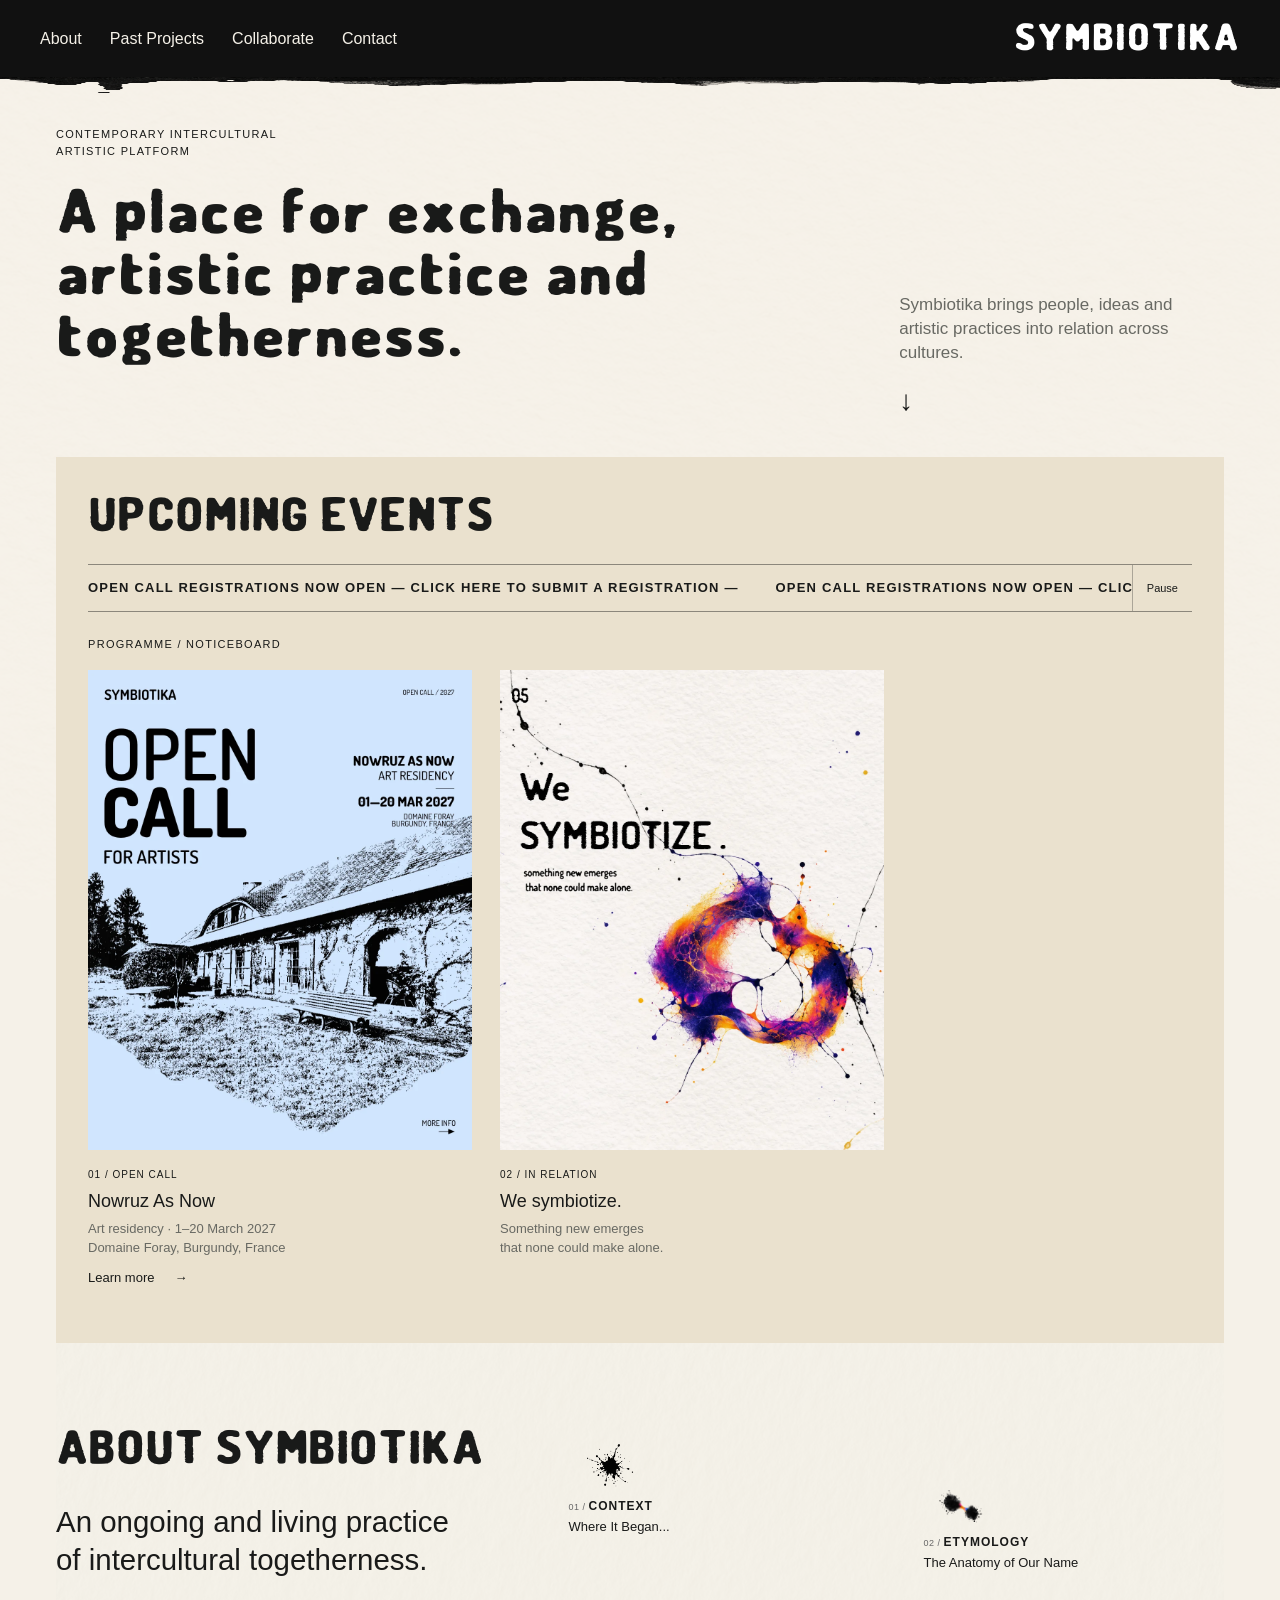
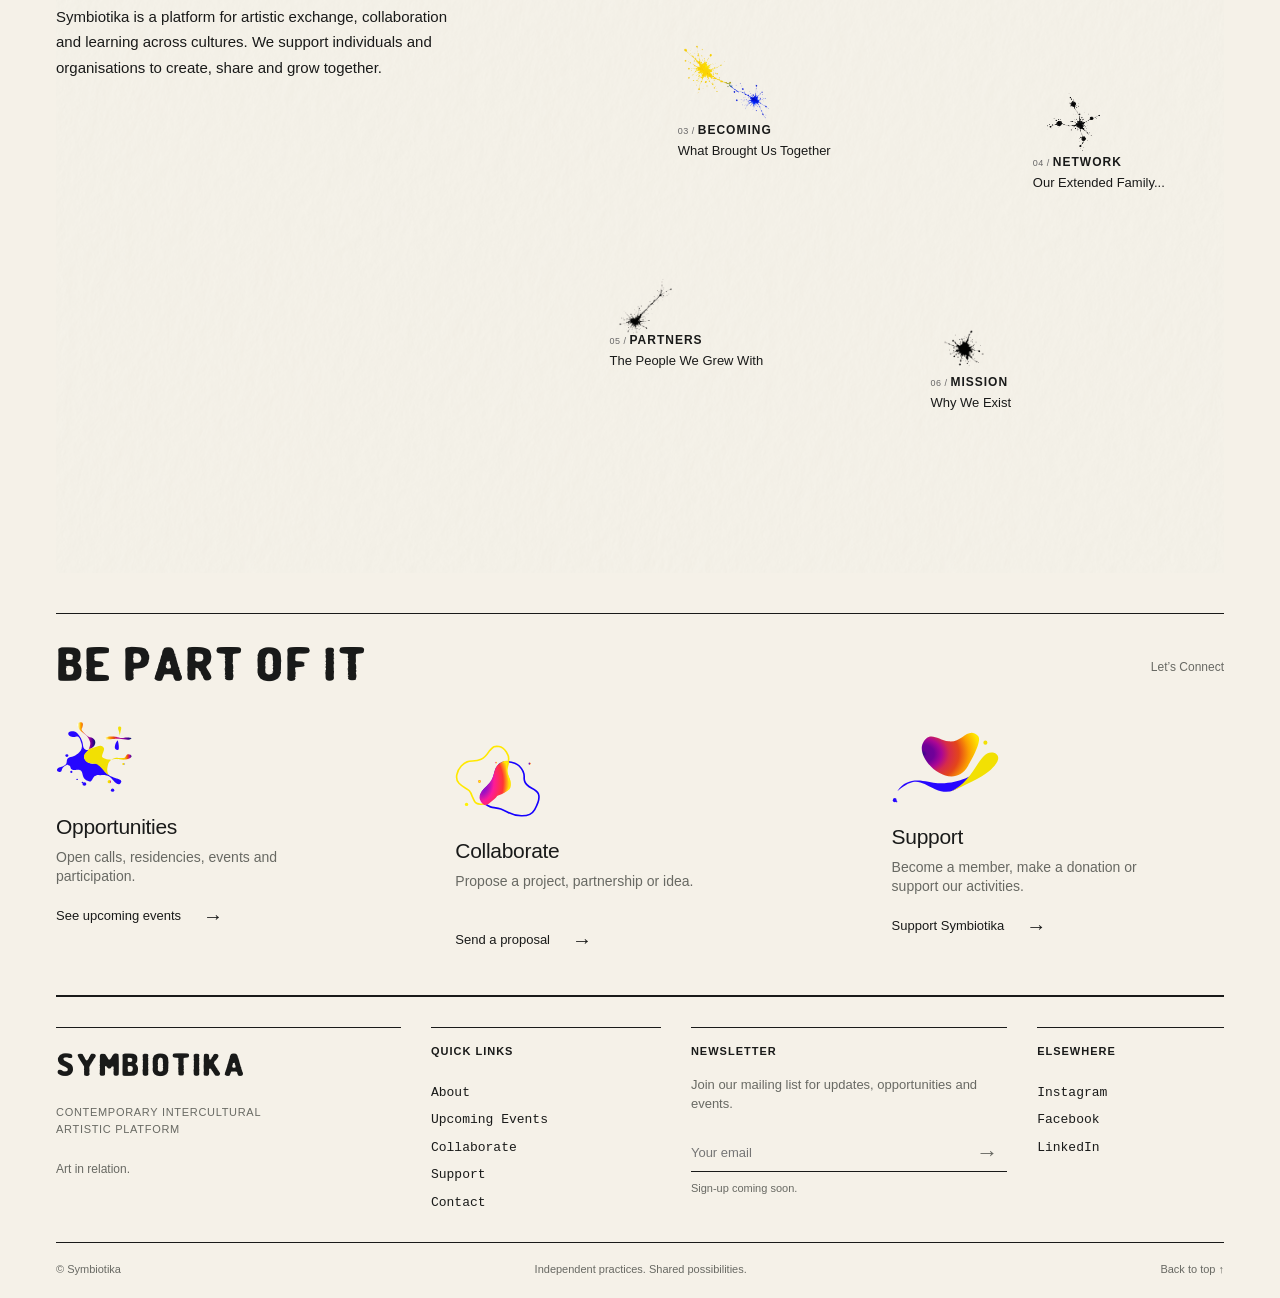
==== commit 899c3227: "describe your change" ====
--- a/index.html
+++ b/index.html
@@ -15,7 +15,7 @@
 <header class="site-header shell">
   <a class="wordmark" href="#home" aria-label="Symbiotika home">SYMBIOTIKA</a>
   <button class="menu-toggle" aria-expanded="false" aria-controls="main-nav" hidden><span>Menu</span><span aria-hidden="true">☰</span></button>
-  <nav id="main-nav" class="main-nav" aria-label="Main navigation"><a href="#about">About</a><a href="#projects">Projects</a><a href="#archive">Archive</a><a href="#collaborate">Collaborate</a><a href="#contact">Contact</a></nav>
+  <nav id="main-nav" class="main-nav" aria-label="Main navigation"><a href="#about">About</a><a href="past-projects.html">Past Projects</a><a href="#collaborate">Collaborate</a><a href="#contact">Contact</a></nav>
   
   <span class="header-bleed" aria-hidden="true"><img src="assets/graphics/header bleed.png" alt="" width="2172" height="724"></span>
 </header>
@@ -45,7 +45,7 @@
     </div>
     <div class="event-board" aria-label="Upcoming programme posters">
       <p class="eyebrow event-pin">Programme / Noticeboard</p>
-      <div class="event-posters">
+      <div class="event-posters" tabindex="0" role="region" aria-label="Announcement posters — scroll horizontally for more">
         <figure class="poster-primary">
           <img src="assets/projects/project-03-UE/01.webp" alt="Open call for artists: Nowruz As Now art residency, 1–20 March 2027, Domaine Foray, Burgundy, France" width="1080" height="1350" decoding="async">
           <figcaption><span class="eyebrow">01 / Open call</span><h3>Nowruz As Now</h3><p>Art residency · 1–20 March 2027</p><p>Domaine Foray, Burgundy, France</p><details class="event-details" id="registration-details"><summary>Learn more <span aria-hidden="true">→</span></summary><p>Open call for the Nowruz As Now art residency, 1–20 March 2027. Application details will be shared here.</p></details></figcaption>
@@ -57,87 +57,56 @@
       </div>
     </div>
   </section>
-  <section class="about paper-about" id="about" aria-labelledby="about-title">
-    <div class="about-introduction"><h2 class="display-title" id="about-title">ABOUT SYMBIOTIKA</h2><p>An ongoing and living practice<br>of intercultural togetherness.</p></div>
-    <div class="about-cards">
-      <article class="about-card">
-        <h3><button class="about-toggle" type="button" id="context-toggle" aria-expanded="false" aria-controls="context-paper"><span>CONTEXT</span><span class="card-subtitle">Where It Began...</span><span class="card-sign" aria-hidden="true">+</span></button></h3>
-        <div class="expand-panel paper-panel" id="context-paper" role="region" aria-labelledby="context-toggle" inert><div class="expand-inner"><div class="paper-sheet">
-          <span class="art paper-illustration" style="--art-ratio:2840/2930;--art-width:225.3521%;--art-left:-62.6761%;--art-top:-8.7031%" aria-hidden="true"><img src="assets/graphics/ink_blob_01.svg" alt="" width="6400" height="3600"></span>
-          <div class="paper-copy"><h4>Where It Began...</h4><p>Symbiotika began from the need to create space for encounters between people, artistic practices, cultures and places. Rather than defining one fixed way of working, it creates conditions where different perspectives can meet and affect one another.</p></div>
-        </div></div></div>
-      </article>
-      <article class="about-card">
-        <h3><button class="about-toggle" type="button" id="etymology-toggle" aria-expanded="false" aria-controls="etymology-paper"><span>ETYMOLOGY</span><span class="card-subtitle">The Anatomy of Our Name</span><span class="card-sign" aria-hidden="true">+</span></button></h3>
-        <div class="expand-panel paper-panel" id="etymology-paper" role="region" aria-labelledby="etymology-toggle" inert><div class="expand-inner"><div class="paper-sheet">
-          <span class="art paper-illustration" style="--art-ratio:3220/2750;--art-width:198.7578%;--art-left:-47.8261%;--art-top:-11.4545%" aria-hidden="true"><img src="assets/graphics/symbiotika_collaboration.svg" alt="" width="6400" height="3600"></span>
-          <div class="paper-copy"><h4>The Anatomy of Our Name</h4><p>Symbiotika comes from the idea of symbiosis: different entities living, changing and evolving through relation. For us, connection is not simply about existing side by side. An encounter leaves a trace and creates something that did not exist before.</p></div>
-        </div></div></div>
-      </article>
-      <article class="about-card">
-        <h3><button class="about-toggle" type="button" id="becoming-toggle" aria-expanded="false" aria-controls="becoming-paper"><span>BECOMING</span><span class="card-subtitle">What Brought Us Together</span><span class="card-sign" aria-hidden="true">+</span></button></h3>
-        <div class="expand-panel paper-panel" id="becoming-paper" role="region" aria-labelledby="becoming-toggle" inert><div class="expand-inner"><div class="paper-sheet">
-          <span class="art paper-illustration" style="--art-ratio:3200/2420;--art-width:200%;--art-left:-50%;--art-top:-24.3802%" aria-hidden="true"><img src="assets/graphics/ink_growth.svg" alt="" width="6400" height="3600"></span>
-          <div class="paper-copy"><h4>What Brought Us Together</h4><p>Symbiotika is an ongoing and living practice. It grows through conversations, collaborations, shared experiences and unexpected encounters. Its identity is not fixed; it continues to become through the people and practices that enter it.</p></div>
-        </div></div></div>
-      </article>
-      <article class="about-card">
-        <h3><button class="about-toggle" type="button" id="network-toggle" aria-expanded="false" aria-controls="network-paper"><span>NETWORK</span><span class="card-subtitle">Our Extended Family...</span><span class="card-sign" aria-hidden="true">+</span></button></h3>
-        <div class="expand-panel paper-panel" id="network-paper" role="region" aria-labelledby="network-toggle" inert><div class="expand-inner"><div class="paper-sheet">
-          <span class="art paper-illustration" style="--art-ratio:3200/2420;--art-width:200%;--art-left:-50%;--art-top:-24.3802%" aria-hidden="true"><img src="assets/graphics/ink_growth.svg" alt="" width="6400" height="3600"></span>
-          <div class="paper-copy"><h4>Our Extended Family...</h4><p>Symbiotika develops through an expanding network of artists, collaborators, organisations, spaces and communities. Each relationship contributes to the platform and leaves its own trace within it.</p></div>
-        </div></div></div>
-      </article>
-      <article class="about-card">
-        <h3><button class="about-toggle" type="button" id="partners-toggle" aria-expanded="false" aria-controls="partners-paper"><span>PARTNERS</span><span class="card-subtitle">The People We Grew With</span><span class="card-sign" aria-hidden="true">+</span></button></h3>
-        <div class="expand-panel paper-panel" id="partners-paper" role="region" aria-labelledby="partners-toggle" inert><div class="expand-inner"><div class="paper-sheet">
-          <span class="art paper-illustration" style="--art-ratio:3770/2520;--art-width:169.7613%;--art-left:-34.8806%;--art-top:-21.4286%" aria-hidden="true"><img src="assets/graphics/support.svg" alt="" width="6400" height="3600"></span>
-          <div class="paper-copy"><h4>The People We Grew With</h4><p>Our partners help create the conditions for exchange, production and experimentation. They are not only supporters of individual projects, but part of the wider ecology through which Symbiotika grows.</p></div>
-        </div></div></div>
-      </article>
-      <article class="about-card">
-        <h3><button class="about-toggle" type="button" id="mission-toggle" aria-expanded="false" aria-controls="mission-paper"><span>MISSION</span><span class="card-subtitle">Why We Exist</span><span class="card-sign" aria-hidden="true">+</span></button></h3>
-        <div class="expand-panel paper-panel" id="mission-paper" role="region" aria-labelledby="mission-toggle" inert><div class="expand-inner"><div class="paper-sheet">
-          <span class="art paper-illustration" style="--art-ratio:3335/3135;--art-width:191.904%;--art-left:-43.0285%;--art-top:-7.3365%" aria-hidden="true"><img src="assets/graphics/open_call.svg" alt="" width="6400" height="3600"></span>
-          <div class="paper-copy"><h4>Why We Exist</h4><p>Symbiotika creates spaces for artistic exchange across cultures, practices and disciplines. We support encounters that can lead to new collaborations, shared knowledge and forms of practice that could not emerge alone.</p></div>
-        </div></div></div>
-      </article>
+  <section class="about-network shell" id="about" aria-labelledby="about-title">
+    <div class="about-network-intro">
+      <h2 id="about-title">ABOUT SYMBIOTIKA</h2>
+      <h3>An ongoing and living practice<br>of intercultural togetherness.</h3>
+      <p>Symbiotika is a platform for artistic exchange, collaboration and learning across cultures. We support individuals and organisations to create, share and grow together.</p>
     </div>
-  </section>
-  <section class="projects shell" id="projects" aria-labelledby="projects-title">
-    <div class="section-heading" id="archive"><h2 class="eyebrow ruled" id="projects-title">PAST PROJECTS</h2><span class="small-note">From the archive / 01—02</span></div>
-    <div class="project-grid">
-      <article class="project-featured" id="project-01">
-        <div class="project-copy"><span class="tag">Featured</span><div><p class="project-number">01 / Gathering</p><h3>Nowruz As Now!</h3><p class="project-description">A space for artistic exchange. Project documentation and shared moments.</p><button class="disclosure-button project-toggle" type="button" aria-expanded="false" aria-controls="nan-story"><span>Open project</span><span aria-hidden="true">+</span></button></div></div>
-        <div class="project-image"><img src="assets/projects/project-01-nan/cover.webp" alt="Musicians playing together in a candlelit room" width="4669" height="3067" decoding="async"></div>
-      </article>
-      <article class="project-secondary" id="project-02">
-        <div class="project-image"><img src="assets/projects/project-02-market/cover.webp" alt="People sharing clothing and handmade objects at an outdoor market" width="4000" height="3000" decoding="async"></div>
-        <div class="project-copy"><span class="tag">Featured</span><div><p class="project-number">02 / Exchange</p><h3>Solidarity Art Market</h3><p class="project-description">A meeting point for people, objects and shared practices.</p><button class="disclosure-button project-toggle" type="button" aria-expanded="false" aria-controls="market-story"><span>Open project</span><span aria-hidden="true">+</span></button></div></div>
-      </article>
-    </div>
-    <div class="expand-panel project-story" id="nan-story" role="region" aria-label="Nowruz As Now! in images" inert>
-      <div class="expand-inner"><div class="story-content"><p class="eyebrow story-label">01 / Nowruz As Now!<br>Moments in relation</p><div class="story-images">
-        <figure><img src="assets/projects/project-01-nan/01.webp" alt="Nowruz As Now! — project documentation, image 1" loading="lazy"><figcaption>01 / An encounter</figcaption></figure>
-        <figure><img src="assets/projects/project-01-nan/02.webp" alt="Nowruz As Now! — project documentation, image 2" loading="lazy"><figcaption>02 / Shared moments</figcaption></figure>
-        <figure><img src="assets/projects/project-01-nan/03.webp" alt="Nowruz As Now! — project documentation, image 3" loading="lazy"><figcaption>03 / In company</figcaption></figure>
-        <figure><img src="assets/projects/project-01-nan/04.webp" alt="Nowruz As Now! — project documentation, image 4" loading="lazy"><figcaption>04 / A continuing conversation</figcaption></figure>
-      </div><button class="disclosure-button story-close" type="button" data-close="nan-story">Close project <span aria-hidden="true">×</span></button></div></div>
-    </div>
-    <div class="expand-panel project-story" id="market-story" role="region" aria-label="Solidarity Art Market in images" inert>
-      <div class="expand-inner"><div class="story-content"><p class="eyebrow story-label">02 / Solidarity Art Market<br>Objects, people, practices</p><div class="story-images">
-        <figure><img src="assets/projects/project-02-market/01.webp" alt="Solidarity Art Market — project documentation, image 1" loading="lazy"><figcaption>01 / A shared space</figcaption></figure>
-        <figure><img src="assets/projects/project-02-market/02.webp" alt="Solidarity Art Market — project documentation, image 2" loading="lazy"><figcaption>02 / In exchange</figcaption></figure>
-      </div><button class="disclosure-button story-close" type="button" data-close="market-story">Close project <span aria-hidden="true">×</span></button></div></div>
+    <div class="about-network-visual">
+      <div class="about-network-stage">
+        <div class="about-network-nodes">
+          <button class="about-node about-node-context" type="button" data-topic="context" aria-expanded="false" aria-controls="about-description">
+            <img src="assets/about assets/Graphics/context.webp" width="1254" height="1254" alt="">
+            <span class="about-node-label">CONTEXT</span><span class="about-node-subtitle">Where It Began...</span>
+          </button>
+          <button class="about-node about-node-etymology" type="button" data-topic="etymology" aria-expanded="false" aria-controls="about-description">
+            <img src="assets/about assets/Graphics/etymology.webp" width="1254" height="1254" alt="">
+            <span class="about-node-label">ETYMOLOGY</span><span class="about-node-subtitle">The Anatomy of Our Name</span>
+          </button>
+          <button class="about-node about-node-becoming" type="button" data-topic="becoming" aria-expanded="false" aria-controls="about-description">
+            <img src="assets/about assets/Graphics/becoming.webp" width="1254" height="1254" alt="">
+            <span class="about-node-label">BECOMING</span><span class="about-node-subtitle">What Brought Us Together</span>
+          </button>
+          <button class="about-node about-node-network" type="button" data-topic="network" aria-expanded="false" aria-controls="about-description">
+            <img src="assets/about assets/Graphics/network.webp" width="1254" height="1254" alt="">
+            <span class="about-node-label">NETWORK</span><span class="about-node-subtitle">Our Extended Family...</span>
+          </button>
+          <button class="about-node about-node-partners" type="button" data-topic="partners" aria-expanded="false" aria-controls="about-description">
+            <img src="assets/about assets/Graphics/partners.webp" width="1254" height="1254" alt="">
+            <span class="about-node-label">PARTNERS</span><span class="about-node-subtitle">The People We Grew With</span>
+          </button>
+          <button class="about-node about-node-mission" type="button" data-topic="mission" aria-expanded="false" aria-controls="about-description">
+            <img src="assets/about assets/Graphics/mission.webp" width="1254" height="1254" alt="">
+            <span class="about-node-label">MISSION</span><span class="about-node-subtitle">Why We Exist</span>
+          </button>
+        </div>
+      </div>
+      <section class="about-description" id="about-description" aria-labelledby="about-description-title" tabindex="-1" hidden>
+        <button class="about-description-close" type="button" aria-label="Close topic description">×</button>
+        <p class="about-description-category"></p>
+        <h3 id="about-description-title"></h3>
+        <p class="about-description-copy"></p>
+      </section>
     </div>
   </section>
 
   <section class="connect shell" id="connect" aria-labelledby="connect-title">
     <div class="section-heading"><h2 class="eyebrow ruled" id="connect-title">Be Part of It</h2><span class="small-note">Let’s Connect</span></div>
     <div class="connect-grid">
-      <article id="opportunities"><span class="art connect-art" style="--art-ratio:3335/3135;--art-width:191.904%;--art-left:-43.0285%;--art-top:-7.3365%" aria-hidden="true"><img src="assets/graphics/open_call.svg" alt="" width="6400" height="3600"></span><h3>Opportunities</h3><p>Open calls, residencies, events and participation.</p><a class="text-link" href="#upcoming">See upcoming events <span aria-hidden="true">→</span></a></article>
+      <article id="opportunities"><span class="art connect-art" style="--art-ratio:3335/3135;--art-width:191.904%;--art-left:-43.0285%;--art-top:-7.3365%" aria-hidden="true"><img src="assets/graphics/open_call.svg" alt="" width="6400" height="3600"></span><h3>Opportunities</h3><p>Open calls, residencies, events and participation.</p><a class="text-link" href="index.html#upcoming">See upcoming events <span aria-hidden="true">→</span></a></article>
       <article><span class="art connect-art" style="--art-ratio:3220/2750;--art-width:198.7578%;--art-left:-47.8261%;--art-top:-11.4545%" aria-hidden="true"><img src="assets/graphics/symbiotika_collaboration.svg" alt="" width="6400" height="3600"></span><h3>Collaborate</h3><p>Propose a project, partnership or idea.</p><a class="text-link" href="#collaborate">Send a proposal <span aria-hidden="true">→</span></a></article>
-      <article><span class="art connect-art" style="--art-ratio:3770/2520;--art-width:169.7613%;--art-left:-34.8806%;--art-top:-21.4286%" aria-hidden="true"><img src="assets/graphics/support.svg" alt="" width="6400" height="3600"></span><h3>Support</h3><p>Become a member, make a donation or support our activities.</p><a class="text-link" href="#support">Support Symbiotika <span aria-hidden="true">→</span></a></article>
+      <article><span class="art connect-art" style="--art-ratio:3770/2520;--art-width:169.7613%;--art-left:-34.8806%;--art-top:-21.4286%" aria-hidden="true"><img src="assets/graphics/support.svg" alt="" width="6400" height="3600"></span><h3>Support</h3><p>Become a member, make a donation or support our activities.</p><a class="text-link" href="#" data-placeholder aria-label="Support Symbiotika — donation link coming soon">Support Symbiotika <span aria-hidden="true">→</span></a></article>
     </div>
   </section>
 </main>
@@ -146,9 +115,7 @@
   <nav class="footer-nav" aria-label="Quick links">
     <h2 class="eyebrow">Quick links</h2>
     <a href="#about">About</a>
-    <a href="#projects">Projects</a>
     <a href="#upcoming">Upcoming Events</a>
-    <a href="#archive">Past Projects</a>
     <details id="collaborate"><summary>Collaborate</summary><p>Propose a project, partnership or idea. Submission details are coming soon.</p></details>
     <details id="support"><summary>Support</summary><p>Become a member, make a donation or support our activities. Details are coming soon.</p></details>
     <a href="#contact">Contact</a>
--- a/css/styles.css
+++ b/css/styles.css
@@ -1634,36 +1634,6 @@
 .registration-ticker:is(:hover,:focus-within,.is-paused) .ticker-track { animation-play-state:paused; }
 @keyframes registration-scroll { to { transform:translateX(-50%); } }
 
-/* Full-width thermal index; all content remains aligned to the site grid. */
-.about.paper-about { --about-inset:max(56px,calc((100% - 1320px)/2)); width:100%; max-width:none; margin-inline:0; padding:50px 0; background:var(--paper); }
-.about .about-introduction { margin-inline:var(--about-inset); }
-.about .about-cards { width:100%; border:0; }
-.about-card:nth-child(1) { --strip-color:#2924cf; --strip-ink:#fff; --panel-color:#eeedff; }
-.about-card:nth-child(2) { --strip-color:#6926cf; --strip-ink:#fff; --panel-color:#f1ebfc; }
-.about-card:nth-child(3) { --strip-color:#b50083; --strip-ink:#fff; --panel-color:#faeaf6; }
-.about-card:nth-child(4) { --strip-color:#ff4b91; --strip-ink:#171317; --panel-color:#ffeef4; }
-.about-card:nth-child(5) { --strip-color:#ff792e; --strip-ink:#171317; --panel-color:#fff1e7; }
-.about-card:nth-child(6) { --strip-color:#ebf32b; --strip-ink:#171317; --panel-color:#f8fadf; }
-.about .about-toggle { border:0; padding:25px var(--about-inset); background:var(--strip-color); color:var(--strip-ink); grid-template-columns:minmax(0,1fr) minmax(0,1.3fr) minmax(28px,1fr); }
-.about .about-toggle .card-subtitle { text-align:center; color:inherit; }
-.about .about-toggle .card-sign { color:inherit; }
-.about .about-toggle:focus-visible { outline:2px solid currentColor; outline-offset:-6px; }
-.about .about-toggle:hover>span:first-child { text-decoration:underline; text-underline-offset:5px; text-decoration-thickness:1px; }
-.about .paper-sheet { grid-template-columns:minmax(0,1fr) minmax(0,2fr); gap:0; padding:48px var(--about-inset); min-height:300px; background:var(--panel-color); align-items:center; }
-.about .paper-illustration { width:clamp(64px,6vw,88px); justify-self:center; }
-.about .paper-copy { padding-left:20px; }
-@media(max-width:1050px) {
-  .about.paper-about { --about-inset:32px; }
-}
-@media(max-width:700px) {
-  .about.paper-about { --about-inset:20px; padding-block:35px; }
-  .about .about-toggle { grid-template-columns:minmax(0,1fr) 26px; padding-block:21px; }
-  .about .about-toggle .card-subtitle { text-align:left; }
-  .about .paper-sheet { grid-template-columns:minmax(0,1fr); gap:22px; padding-block:32px; }
-  .about .paper-illustration { width:64px; justify-self:start; }
-  .about .paper-copy { padding-left:0; }
-}
-
 /* Small directional marks gather ink in place; no extra artwork or continuous motion. */
 .text-link>span[aria-hidden],.event-details summary>span,.project-toggle>span:last-child,.down-link {
   display:inline-block; transition:text-shadow 180ms ease, transform 250ms ease; text-shadow:0 0 0 transparent;
@@ -1688,3 +1658,141 @@
   .text-link:is(:hover,:focus-visible)>span[aria-hidden],.event-details summary:is(:hover,:focus-visible)>span,
   .project-toggle:is(:hover,:focus-visible)>span:last-child,.down-link:is(:hover,:focus-visible) { transform:none; text-shadow:none; }
 }
+
+/* Static editorial About and a single archive entry point. */
+.about-editorial { padding-block:55px 35px; }
+.about-editorial>h2 { margin:0 0 30px; }
+.about-editorial-grid { display:grid; grid-template-columns:1fr 1.15fr; gap:8%; }
+.about-statement h3 { font-size:clamp(24px,2.5vw,34px); font-weight:500; line-height:1.25; margin:0 0 22px; }
+.about-statement p { max-width:440px; font-size:15px; line-height:1.7; }
+.concept-index { margin:0; }
+.concept-index>div { display:grid; grid-template-columns:.8fr 1.2fr; gap:20px; padding:17px 0; border-top:1px solid var(--rule); }
+.concept-index>div:last-child { border-bottom:1px solid var(--rule); }
+.concept-index dt { font-size:11px; font-weight:600; letter-spacing:1.2px; }
+.concept-index dd { margin:0; font-size:15px; }
+.archive-entry { padding-block:28px 45px; }
+.archive-entry .text-link { display:flex; justify-content:space-between; padding-block:22px; border-top:1px solid var(--rule); }
+.archive-entry .text-link>span { font:32px/1 var(--body-font); }
+
+/* A consistent vertical archive: each gallery sits directly below its preview. */
+.archive-page { padding-block:55px; }
+.archive-page>h1 { margin:0 0 35px; }
+.archive-project { padding-block:30px; border-top:1px solid var(--rule); }
+.archive-preview { display:grid; grid-template-columns:minmax(0,1.1fr) minmax(0,1fr); gap:6%; align-items:center; }
+.archive-cover { width:100%; aspect-ratio:4/3; object-fit:contain; background:#ebe7de; }
+.archive-project-copy h2 { font-size:clamp(25px,2.5vw,35px); font-weight:500; line-height:1.2; margin:12px 0 18px; }
+.archive-project-copy>p:not(.eyebrow) { max-width:390px; margin-bottom:22px; }
+.archive-gallery { display:grid; grid-template-columns:repeat(2,minmax(0,1fr)); gap:28px; padding-block:30px; }
+.archive-gallery figure { margin:0; min-width:0; }
+.archive-gallery img { display:block; width:100%; aspect-ratio:4/3; object-fit:contain; background:#ebe7de; }
+.archive-gallery figcaption { font-size:12px; margin-top:8px; }
+.archive-gallery-panel .story-close { margin-bottom:12px; }
+@media(max-width:700px) {
+  .about-editorial { padding-block:35px 20px; }
+  .about-editorial-grid { grid-template-columns:1fr; gap:30px; }
+  .concept-index>div { grid-template-columns:.8fr 1.2fr; gap:14px; }
+  .concept-index dd { font-size:14px; }
+  .archive-entry { padding-block:15px 30px; }
+  .archive-page { padding-block:35px; }
+  .archive-preview,.archive-gallery { grid-template-columns:minmax(0,1fr); gap:22px; }
+}
+
+/* Noticeboard: one shared image height, natural widths, scroll contained in the board. */
+.event-posters { --poster-height:480px; display:flex; align-items:flex-start; gap:28px; overflow-x:auto; padding-bottom:16px; scroll-snap-type:x proximity; }
+.event-posters>figure:nth-child(n) { flex:0 0 auto; width:min-content; max-width:none; margin:0; scroll-snap-align:start; }
+.event-posters>figure>img { display:block; height:var(--poster-height); width:auto; max-width:none; object-fit:contain; }
+.event-posters figcaption { min-width:100%; width:0; }
+.site-header .wordmark { color:#fff; transition:color 180ms ease; }
+.site-header .wordmark:hover { color:var(--wordmark-hover,#fff); }
+@media(max-width:700px) {
+  .event-posters { --poster-height:360px; gap:20px; }
+}
+
+/* About's title face is isolated from the site's body/UI typography. */
+@font-face { font-family:"About Dosis Bleed"; src:url('../assets/about assets/font/Dosis_bleed-Regular.otf') format('opentype'); font-weight:400; font-style:normal; font-display:swap; }
+/* About concepts use a curated desktop composition and a static mobile list. */
+.about-network { position:relative; isolation:isolate; display:grid; grid-template-columns:minmax(0,2fr) minmax(0,3fr); gap:30px; padding-block:65px; }
+.about-network::before { content:""; position:absolute; inset:0; background:url('../assets/about assets/texture/paper_texture.avif') center / 700px auto repeat; opacity:.07; pointer-events:none; z-index:-1; }
+.about-network-intro { padding-top:18px; }
+.about-network-intro h2 { font:400 clamp(34px,3.5vw,49px)/1.05 "About Dosis Bleed",sans-serif; margin:0 0 30px; }
+.about-network-intro h3 { font:500 clamp(23px,2.3vw,32px)/1.3 var(--body-font); margin:0 0 24px; }
+.about-network-intro>p { font-size:15px; line-height:1.7; max-width:400px; }
+.about-network-visual { min-width:0; position:relative; }
+.about-network-stage { position:relative; height:570px; }
+.about-network-nodes { height:100%; display:grid; grid-template-columns:minmax(0,1fr) minmax(240px,1.5fr) minmax(0,1fr); grid-template-rows:repeat(3,190px); align-items:start; }
+.about-node { position:relative; width:100%; min-width:0; display:flex; flex-direction:column; align-items:flex-start; padding:8px 0; border:0; background:transparent; color:var(--ink); text-align:left; font-family:var(--body-font); cursor:pointer; }
+.about-node img { width:78px; height:78px; object-fit:contain; transition:transform 220ms ease; }
+.about-node-label { font-size:12px; font-weight:650; letter-spacing:1px; margin-top:5px; }
+.about-node-subtitle { font-size:13px; line-height:1.4; margin-top:5px; }
+.about-node:is(:hover,:focus-visible,[aria-expanded="true"]) img { transform:translateY(-2px) scale(1.04); }
+.about-node[aria-expanded="true"] .about-node-label { text-decoration:underline; text-underline-offset:5px; }
+.about-node-context { grid-area:1/1; }
+.about-node-etymology { grid-area:1/3; }
+.about-node-becoming { grid-area:2/1; }
+.about-node-network { grid-area:2/3; }
+.about-node-partners { grid-area:3/1; }
+.about-node-mission { grid-area:3/3; }
+.about-description { position:absolute; z-index:3; isolation:isolate; width:240px; margin:0; padding:22px 20px; background:#faf8f2; border:0; box-shadow:0 5px 18px rgba(25,26,25,.07); animation:about-description-in 180ms ease; }
+.about-description::before { content:""; position:absolute; inset:0; z-index:-1; background:url('../assets/about assets/texture/paper_texture.avif') center / 370px auto repeat; opacity:.32; pointer-events:none; }
+.about-description-category { font-size:10px; letter-spacing:1px; margin:0 20px 10px 0; }
+.about-description h3 { font:500 18px/1.3 var(--body-font); margin:0 14px 12px 0; }
+.about-description-copy { font-size:14px; line-height:1.55; }
+.about-description-close { position:absolute; right:5px; top:5px; width:30px; height:30px; border:0; background:transparent; color:inherit; font:22px/1 var(--body-font); cursor:pointer; }
+@keyframes about-description-in { from { opacity:0; transform:translateY(4px); } to { opacity:1; transform:none; } }
+@media(max-width:1023px) {
+  .about-network { grid-template-columns:minmax(0,1fr); padding-block:35px; gap:28px; }
+  .about-network::before { display:none; }
+  .about-network-intro { padding:0; }
+  .about-network-intro>p { max-width:530px; }
+  .about-network-stage { height:auto; }
+  .about-node img { display:none; }
+  .about-network-nodes { display:flex; flex-direction:column; }
+  .about-node { padding:18px 0; border-top:1px solid var(--rule); }
+  .about-node:last-of-type { border-bottom:1px solid var(--rule); }
+  .about-node-label { margin:0; }
+  .about-node-subtitle { font-size:15px; margin-top:7px; }
+  .about-description { position:relative; width:100%!important; left:auto!important; top:auto!important; margin:0 0 15px; padding:24px; box-shadow:none; }
+}
+@media(prefers-reduced-motion:reduce) {
+  .about-description { animation:none; }
+  .about-node:is(:hover,:focus-visible,[aria-expanded="true"]) img { transform:none; }
+}
+
+/* Three loose desktop pairings, with a compact graphic/title relationship. */
+@media(min-width:1024px) {
+  .about-network-stage { height:700px; }
+  .about-network-nodes { display:block; position:relative; }
+  .about-node { position:absolute; width:24%; min-width:120px; max-width:180px; padding:4px 0; }
+  .about-node img { width:72px; height:72px; margin-bottom:-9px; }
+  .about-node-label { margin-top:0; }
+  .about-node-subtitle { margin-top:3px; }
+  .about-node-label::before { color:#666; font-size:9px; font-weight:400; letter-spacing:.5px; }
+  .about-node-context { left:4%; top:12px; }
+  .about-node-context img { width:82px; height:82px; }
+  .about-node-context .about-node-label::before { content:"01 / "; }
+  .about-node-etymology { left:56%; top:58px; }
+  .about-node-etymology .about-node-label::before { content:"02 / "; }
+  .about-node-becoming { left:20%; top:222px; }
+  .about-node-becoming img { width:96px; height:96px; }
+  .about-node-becoming .about-node-label::before { content:"03 / "; }
+  .about-node-network { left:72%; top:270px; }
+  .about-node-network img { width:80px; height:80px; }
+  .about-node-network .about-node-label::before { content:"04 / "; }
+  .about-node-partners { left:10%; top:460px; }
+  .about-node-partners img { width:68px; height:68px; }
+  .about-node-partners .about-node-label::before { content:"05 / "; }
+  .about-node-mission { left:57%; top:502px; }
+  .about-node-mission img { width:68px; height:68px; }
+  .about-node-mission .about-node-label::before { content:"06 / "; }
+}
+
+/* Desktop paper notes keep a readable measure, regardless of gaps between concepts. */
+@media(min-width:1024px) {
+  .about-description { width:280px; min-width:260px; max-width:320px; }
+  .about-description-copy { word-break:normal; overflow-wrap:normal; }
+}
+
+@media(min-width:1024px) {
+  .about-description { transition:left 200ms ease,top 200ms ease; animation:about-note-local-in 200ms ease; }
+}
+@keyframes about-note-local-in { from { opacity:0; transform:translateY(6px); } to { opacity:1; transform:translateY(0); } }
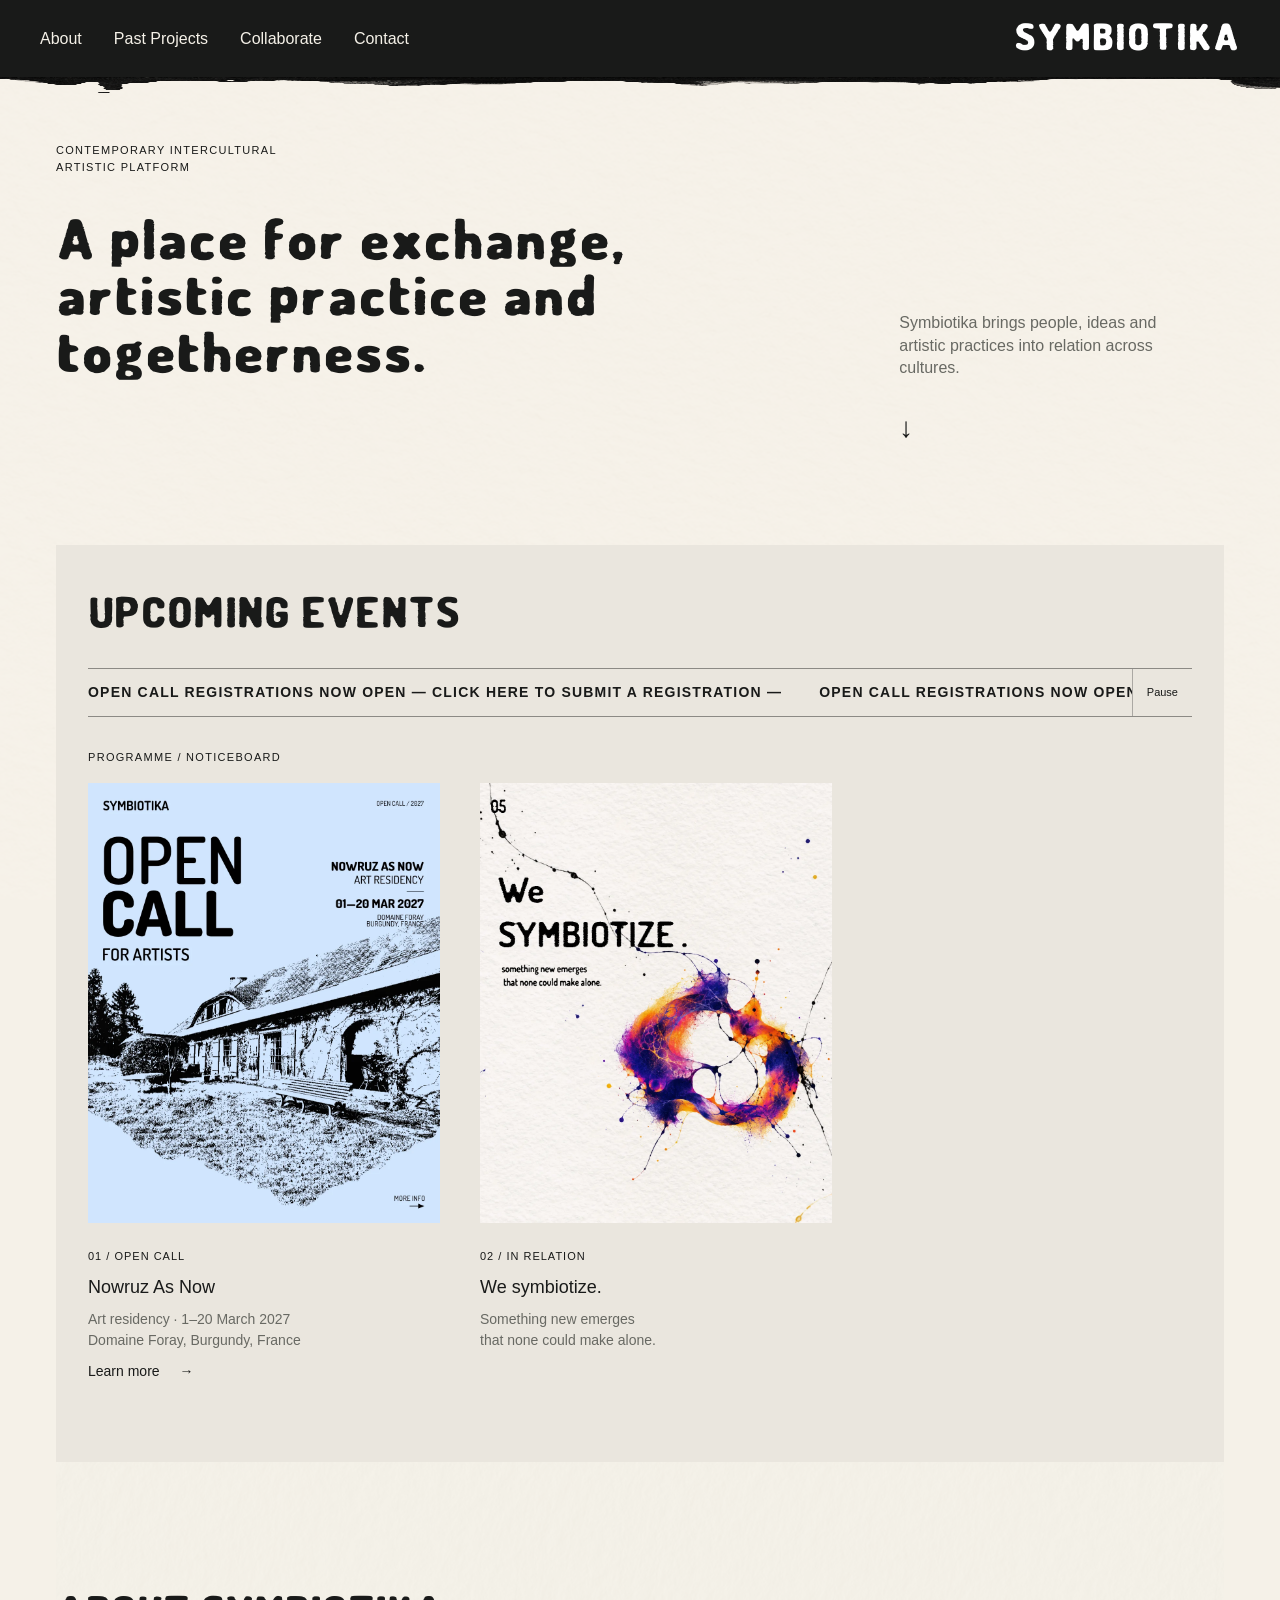
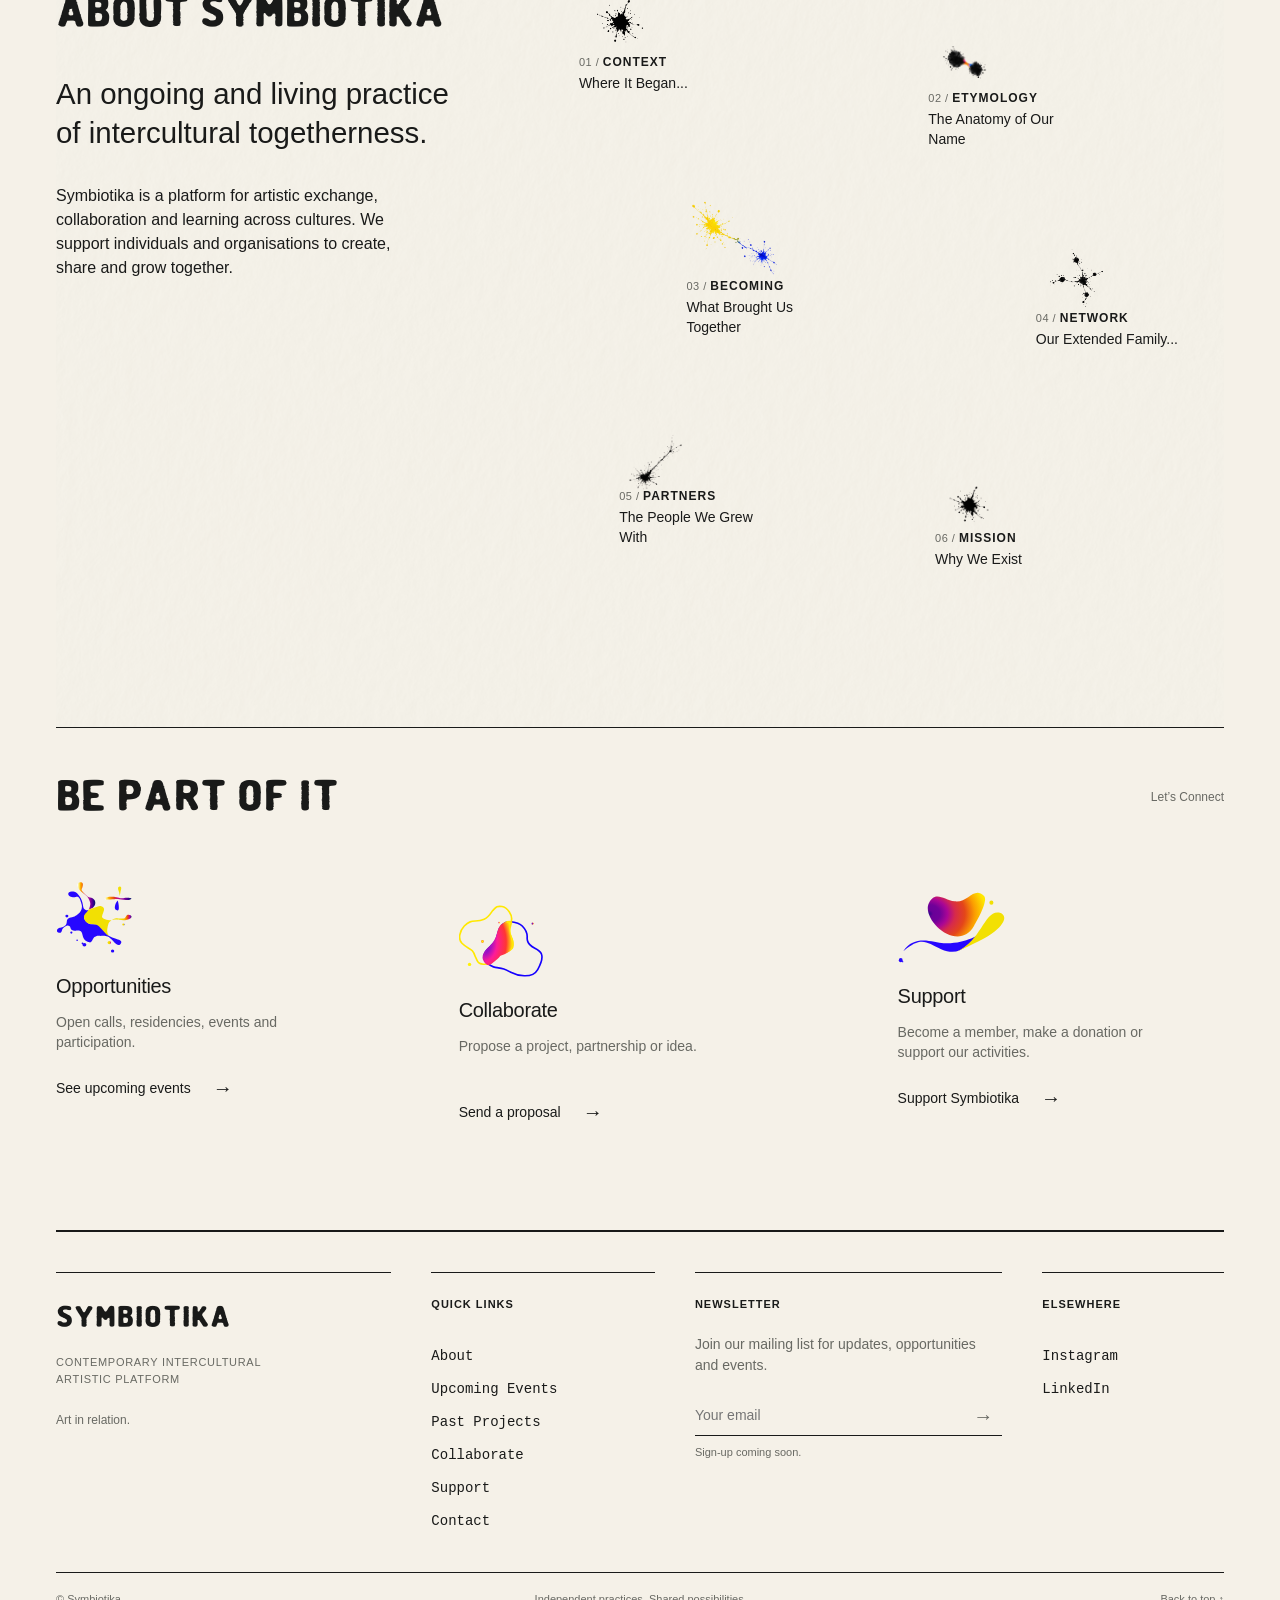
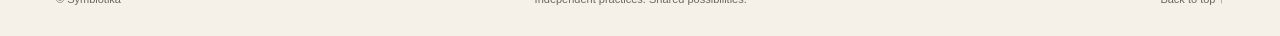
==== commit 0dc10200: "Update Symbiotika website" ====
--- a/index.html
+++ b/index.html
@@ -15,7 +15,7 @@
 <header class="site-header shell">
   <a class="wordmark" href="#home" aria-label="Symbiotika home">SYMBIOTIKA</a>
   <button class="menu-toggle" aria-expanded="false" aria-controls="main-nav" hidden><span>Menu</span><span aria-hidden="true">☰</span></button>
-  <nav id="main-nav" class="main-nav" aria-label="Main navigation"><a href="#about">About</a><a href="past-projects.html">Past Projects</a><a href="#collaborate">Collaborate</a><a href="#contact">Contact</a></nav>
+  <nav id="main-nav" class="main-nav" aria-label="Main navigation"><a href="index.html#about">About</a><a href="past-projects.html">Past Projects</a><a href="collaborate.html">Collaborate</a><a href="contact.html">Contact</a></nav>
   
   <span class="header-bleed" aria-hidden="true"><img src="assets/graphics/header bleed.png" alt="" width="2172" height="724"></span>
 </header>
@@ -105,7 +105,7 @@
     <div class="section-heading"><h2 class="eyebrow ruled" id="connect-title">Be Part of It</h2><span class="small-note">Let’s Connect</span></div>
     <div class="connect-grid">
       <article id="opportunities"><span class="art connect-art" style="--art-ratio:3335/3135;--art-width:191.904%;--art-left:-43.0285%;--art-top:-7.3365%" aria-hidden="true"><img src="assets/graphics/open_call.svg" alt="" width="6400" height="3600"></span><h3>Opportunities</h3><p>Open calls, residencies, events and participation.</p><a class="text-link" href="index.html#upcoming">See upcoming events <span aria-hidden="true">→</span></a></article>
-      <article><span class="art connect-art" style="--art-ratio:3220/2750;--art-width:198.7578%;--art-left:-47.8261%;--art-top:-11.4545%" aria-hidden="true"><img src="assets/graphics/symbiotika_collaboration.svg" alt="" width="6400" height="3600"></span><h3>Collaborate</h3><p>Propose a project, partnership or idea.</p><a class="text-link" href="#collaborate">Send a proposal <span aria-hidden="true">→</span></a></article>
+      <article><span class="art connect-art" style="--art-ratio:3220/2750;--art-width:198.7578%;--art-left:-47.8261%;--art-top:-11.4545%" aria-hidden="true"><img src="assets/graphics/symbiotika_collaboration.svg" alt="" width="6400" height="3600"></span><h3>Collaborate</h3><p>Propose a project, partnership or idea.</p><a class="text-link" href="collaborate.html">Send a proposal <span aria-hidden="true">→</span></a></article>
       <article><span class="art connect-art" style="--art-ratio:3770/2520;--art-width:169.7613%;--art-left:-34.8806%;--art-top:-21.4286%" aria-hidden="true"><img src="assets/graphics/support.svg" alt="" width="6400" height="3600"></span><h3>Support</h3><p>Become a member, make a donation or support our activities.</p><a class="text-link" href="#" data-placeholder aria-label="Support Symbiotika — donation link coming soon">Support Symbiotika <span aria-hidden="true">→</span></a></article>
     </div>
   </section>
@@ -114,14 +114,15 @@
   <div class="footer-brand"><a class="wordmark" href="#home">SYMBIOTIKA</a><p class="eyebrow">Contemporary intercultural<br>artistic platform</p><span class="small-note">Art in relation.</span></div>
   <nav class="footer-nav" aria-label="Quick links">
     <h2 class="eyebrow">Quick links</h2>
-    <a href="#about">About</a>
+    <a href="index.html#about">About</a>
     <a href="#upcoming">Upcoming Events</a>
-    <details id="collaborate"><summary>Collaborate</summary><p>Propose a project, partnership or idea. Submission details are coming soon.</p></details>
+    <a href="past-projects.html">Past Projects</a>
+    <a href="collaborate.html">Collaborate</a>
     <details id="support"><summary>Support</summary><p>Become a member, make a donation or support our activities. Details are coming soon.</p></details>
-    <a href="#contact">Contact</a>
+    <a href="contact.html">Contact</a>
   </nav>
   <div class="newsletter"><h2 class="eyebrow">Newsletter</h2><p id="newsletter-description">Join our mailing list for updates, opportunities and events.</p><label class="sr-only" for="newsletter-email">Your email</label><div class="email-field"><input id="newsletter-email" type="email" placeholder="Your email" autocomplete="email" aria-describedby="newsletter-status"><button type="button" disabled aria-label="Newsletter signup coming soon">→</button></div><p class="small-note" id="newsletter-status">Sign-up coming soon.</p></div>
-  <div class="footer-social"><p class="eyebrow">Elsewhere</p><details><summary>Instagram</summary><p>Profile link coming soon.</p></details><details><summary>Facebook</summary><p>Profile link coming soon.</p></details><details><summary>LinkedIn</summary><p>Profile link coming soon.</p></details></div>
+  <div class="footer-social"><p class="eyebrow">Elsewhere</p><a href="https://www.instagram.com/symbiotikart/" target="_blank" rel="noopener noreferrer">Instagram</a><a href="https://www.linkedin.com/company/symbiotikart/" target="_blank" rel="noopener noreferrer">LinkedIn</a></div>
   <div class="footer-bottom"><span>© Symbiotika</span><span>Independent practices. Shared possibilities.</span><a href="#home">Back to top ↑</a></div>
 </footer>
 </body>
--- a/css/styles.css
+++ b/css/styles.css
@@ -1,12 +1,39 @@
+/* Shared interface palette and type scale. Artwork keeps its supplied colours. */
+:root {
+  --paper:#f5f1e8;
+  --ink:#191a19;
+  --ink-rgb:25 26 25;
+  --white:#ffffff;
+  --blue:#2600ff;
+  --yellow:#ffe800;
+  --thermal-pink:#ff45a0;
+  --thermal-orange:#ff8b38;
+  --blue-soft:#d8d2ff;
+  --yellow-soft:#fff3a6;
+  --pink-soft:#ffd1e5;
+  --orange-soft:#ffd8bd;
+  --muted-text:#686963;
+  --muted:var(--muted-text);
+  --rule:rgb(var(--ink-rgb) / .28);
+  --paper-shade:color-mix(in srgb,var(--paper),var(--ink) 5%);
+  --yellow-tint:color-mix(in srgb,var(--paper),var(--yellow) 24%);
+  --thermal-tint:color-mix(in srgb,var(--paper),var(--thermal-orange) 12%);
+  --text-xs:11px;
+  --text-caption:12px;
+  --text-sm:14px;
+  --text-base:16px;
+  --text-subhead:18px;
+  --text-lg:20px;
+  --heading-sm:28px;
+  --heading-compact:36px;
+  --heading-md:clamp(30px,3.2vw,44px);
+  --heading-lg:clamp(36px,4.2vw,56px);
+  --leading-body:1.5;
+  --leading-heading:1.05;
+}
 
 /* Foundation */
 :root {
-  --paper:#f7f6f1;
-  --ink:#191a19;
-  --muted:#686963;
-  --rule:#b8b9b0;
-  --blue:#2600ff;
-  --yellow:#fff49b;
   font-family:Arial,Helvetica,sans-serif;
   color:var(--ink);
   background:var(--paper);
@@ -21,7 +48,7 @@
 }
 body {
   margin:0;
-  font-size:14px;
+  font-size:var(--text-sm);
   line-height:1.45;
 }
 h1,h2,h3,p {
@@ -61,8 +88,8 @@
   margin-inline:auto;
 }
 .eyebrow {
-  font-size:10px;
-  line-height:1.7;
+  font-size:var(--text-xs);
+  line-height:var(--leading-body);
   letter-spacing:2px;
   text-transform:uppercase;
 }
@@ -78,11 +105,11 @@
   background:var(--muted);
 }
 .small-note {
-  font-size:11px;
+  font-size:var(--text-xs);
   color:var(--muted);
 }
 .text-link,summary {
-  font-size:12px;
+  font-size:var(--text-caption);
   text-underline-offset:5px;
   text-decoration:underline;
   text-decoration-color:var(--rule);
@@ -93,7 +120,7 @@
   gap:22px;
 }
 .text-link span {
-  font-size:20px;
+  font-size:var(--text-lg);
   text-decoration:none;
 }
 .sr-only {
@@ -142,7 +169,7 @@
   min-height:88px;
 }
 .wordmark {
-  font-size:21px;
+  font-size:var(--text-lg);
   letter-spacing:5px;
   font-weight:600;
 }
@@ -152,11 +179,11 @@
   margin-left:auto;
 }
 .main-nav a {
-  font-size:13px;
+  font-size:var(--text-sm);
 }
 .header-marker {
   margin-left:60px;
-  font-size:20px;
+  font-size:var(--text-lg);
 }
 .menu-toggle {
   display:none;
@@ -186,7 +213,7 @@
   max-width:390px;
 }
 .intro {
-  font-size:15px;
+  font-size:var(--text-base);
   line-height:1.4;
   color:var(--muted);
   max-width:300px;
@@ -194,7 +221,7 @@
 }
 .down-link {
   display:inline-block;
-  font-size:28px;
+  font-size:var(--heading-sm);
   margin-top:22px;
   line-height:1;
 }
@@ -234,13 +261,13 @@
   padding-top:42px;
 }
 .hero-note p:last-child {
-  font-size:13px;
+  font-size:var(--text-sm);
   line-height:1.4;
   color:var(--muted);
   margin-top:17px;
 }
 .hero-note .eyebrow {
-  font-size:9px;
+  font-size:var(--text-xs);
   letter-spacing:1.5px;
 }
 .hero-note .ruled:after {
@@ -262,16 +289,16 @@
 }
 .current-inner>.eyebrow {
   padding-right:24px;
-  border-right:1px solid #979265;
+  border-right:1px solid var(--rule);
 }
 .current h2 {
-  font-size:20px;
+  font-size:var(--text-lg);
   letter-spacing:-.5px;
   line-height:1.25;
 }
 .current-date {
-  font-size:12px;
-  color:#65634e;
+  font-size:var(--text-caption);
+  color:var(--muted-text);
 }
 .current .text-link {
   white-space:nowrap;
@@ -289,7 +316,7 @@
   padding-block:54px 48px;
 }
 .section-index {
-  font-size:10px;
+  font-size:var(--text-xs);
   text-transform:uppercase;
   letter-spacing:1.5px;
   display:flex;
@@ -304,14 +331,14 @@
   background:var(--rule);
 }
 .about h2 {
-  font-size:30px;
+  font-size:var(--heading-sm);
   line-height:1.08;
   letter-spacing:-.7px;
   margin:28px 0 20px;
 }
 .about-copy>p:not(.eyebrow) {
   color:var(--muted);
-  font-size:13px;
+  font-size:var(--text-sm);
   max-width:310px;
 }
 .about-copy .text-link {
@@ -329,10 +356,10 @@
   align-items:center;
 }
 .principles h3 {
-  font-size:15px;
+  font-size:var(--text-base);
 }
 .principles p {
-  font-size:13px;
+  font-size:var(--text-sm);
   color:var(--muted);
   line-height:1.3;
   max-width:215px;
@@ -379,22 +406,22 @@
 }
 .tag {
   background:var(--yellow);
-  font-size:8px;
+  font-size:var(--text-xs);
   letter-spacing:1px;
   text-transform:uppercase;
   padding:2px 5px;
   align-self:flex-start;
 }
 .project-number {
-  font-size:11px;
+  font-size:var(--text-xs);
   margin-bottom:7px;
 }
 .projects h3 {
-  font-size:17px;
+  font-size:var(--text-base);
   line-height:1.2;
 }
 .project-description {
-  font-size:12px;
+  font-size:var(--text-caption);
   color:var(--muted);
   margin:22px 0 12px;
 }
@@ -421,7 +448,7 @@
   margin:9px 0 12px;
 }
 .project-secondary h3 {
-  font-size:15px;
+  font-size:var(--text-base);
   margin-bottom:12px;
 }
 details {
@@ -439,7 +466,7 @@
   display:none;
 }
 details>p {
-  font-size:12px;
+  font-size:var(--text-caption);
   color:var(--muted);
   margin-top:13px;
   max-width:320px;
@@ -476,12 +503,12 @@
   height:auto;
 }
 .connect-grid h3 {
-  font-size:20px;
+  font-size:var(--text-lg);
   letter-spacing:-.3px;
   margin-bottom:5px;
 }
 .connect-grid article>p {
-  font-size:13px;
+  font-size:var(--text-sm);
   line-height:1.4;
   color:var(--muted);
   max-width:220px;
@@ -507,17 +534,17 @@
   justify-self:center;
 }
 .archive-content .eyebrow {
-  font-size:8px;
+  font-size:var(--text-xs);
   letter-spacing:1.5px;
   margin-bottom:7px;
 }
 .archive h3 {
-  font-size:22px;
+  font-size:var(--text-lg);
   letter-spacing:-.4px;
   margin-bottom:9px;
 }
 .archive-content p:not(.eyebrow) {
-  font-size:13px;
+  font-size:var(--text-sm);
   color:var(--muted);
 }
 .archive-content>details {
@@ -533,11 +560,11 @@
   gap:32px;
 }
 .footer-brand .wordmark {
-  font-size:16px;
+  font-size:var(--text-base);
   letter-spacing:4px;
 }
 .footer-brand .eyebrow {
-  font-size:9px;
+  font-size:var(--text-xs);
   margin-block:12px 18px;
   color:var(--muted);
 }
@@ -545,18 +572,18 @@
   display:flex;
   flex-direction:column;
   gap:3px;
-  font-size:12px;
+  font-size:var(--text-caption);
 }
 .newsletter {
   border-left:1px solid var(--rule);
   padding-left:28px;
 }
 .newsletter h2 {
-  font-size:12px;
+  font-size:var(--text-caption);
   margin-bottom:8px;
 }
 .newsletter>p {
-  font-size:11px;
+  font-size:var(--text-xs);
   color:var(--muted);
   max-width:230px;
 }
@@ -571,18 +598,18 @@
   min-width:0;
   border:0;
   background:transparent;
-  font-size:11px;
+  font-size:var(--text-xs);
   padding:8px;
 }
 .email-field button {
   border:0;
   background:transparent;
-  font-size:22px;
+  font-size:var(--text-lg);
   padding:0 9px;
   color:var(--muted);
 }
 .newsletter #newsletter-status {
-  font-size:10px;
+  font-size:var(--text-xs);
   margin-top:6px;
 }
 .footer-social {
@@ -591,25 +618,25 @@
   display:flex;
   flex-direction:column;
   gap:5px;
-  font-size:11px;
+  font-size:var(--text-xs);
   color:var(--muted);
 }
 .footer-social .eyebrow {
-  font-size:9px;
+  font-size:var(--text-xs);
   margin-bottom:6px;
   color:var(--ink);
 }
 .footer-social .small-note {
-  font-size:9px;
+  font-size:var(--text-xs);
   margin-top:4px;
 }
 .footer-bottom {
   grid-column:1/-1;
   display:flex;
   justify-content:space-between;
-  border-top:1px solid #deded6;
+  border-top:1px solid var(--rule);
   padding-top:15px;
-  font-size:10px;
+  font-size:var(--text-xs);
   color:var(--muted);
 }
 
@@ -634,7 +661,7 @@
   .current h2 {
     grid-column:2;
     grid-row:1;
-    font-size:18px;
+    font-size:var(--text-subhead);
   }
   .current-date {
     grid-column:2;
@@ -666,7 +693,7 @@
     display:none;
   }
   .hero h1 {
-    font-size:36px;
+    font-size:var(--heading-compact);
   }
   .about {
     grid-template-columns:1fr 1fr;
@@ -725,7 +752,7 @@
     gap:0;
   }
   .wordmark {
-    font-size:18px;
+    font-size:var(--text-subhead);
     letter-spacing:3.6px;
   }
   .header-marker {
@@ -748,7 +775,7 @@
     display:flex;
   }
   .main-nav a {
-    font-size:12px;
+    font-size:var(--text-caption);
   }
   .hero {
     padding-top:25px;
@@ -758,15 +785,15 @@
     min-height:0;
   }
   .hero-copy .eyebrow {
-    font-size:9px;
+    font-size:var(--text-xs);
     margin-bottom:20px;
   }
   .hero h1 {
-    font-size:34px;
+    font-size:var(--heading-compact);
     max-width:360px;
   }
   .intro {
-    font-size:14px;
+    font-size:var(--text-sm);
     max-width:300px;
     margin-top:17px;
   }
@@ -801,7 +828,7 @@
   .current-inner>.eyebrow {
     grid-column:1;
     grid-row:1;
-    font-size:9px;
+    font-size:var(--text-xs);
   }
   .current-line {
     grid-column:2;
@@ -810,17 +837,17 @@
     justify-self:end;
   }
   .current h2 {
-    font-size:18px;
+    font-size:var(--text-subhead);
     grid-column:1/-1;
     grid-row:2;
   }
   .current-date {
-    font-size:11px;
+    font-size:var(--text-xs);
     grid-column:1;
     grid-row:3;
   }
   .current .text-link {
-    font-size:11px;
+    font-size:var(--text-xs);
     gap:15px;
     grid-column:2;
     grid-row:3;
@@ -831,7 +858,7 @@
     gap:30px;
   }
   .about h2 {
-    font-size:29px;
+    font-size:var(--heading-sm);
     margin-block:20px 16px;
   }
   .about-copy>p:not(.eyebrow) {
@@ -849,7 +876,7 @@
     max-width:280px;
   }
   .principles h3 {
-    font-size:14px;
+    font-size:var(--text-sm);
   }
   .principle-art.growth {
     width:53px;
@@ -896,7 +923,7 @@
     align-self:end;
   }
   .project-secondary h3 {
-    font-size:16px;
+    font-size:var(--text-base);
   }
   .connect {
     margin-top:32px;
@@ -925,10 +952,10 @@
     margin:0;
   }
   .connect-grid h3 {
-    font-size:19px;
+    font-size:var(--text-lg);
   }
   .connect-grid article>p {
-    font-size:12px;
+    font-size:var(--text-caption);
     min-height:0;
     margin-bottom:12px;
   }
@@ -943,14 +970,14 @@
     width:48px;
   }
   .archive h3 {
-    font-size:20px;
+    font-size:var(--text-lg);
   }
   .archive-content>details {
     grid-column:2;
     justify-self:start;
   }
   .archive-content p:not(.eyebrow) {
-    font-size:12px;
+    font-size:var(--text-caption);
   }
   .site-footer {
     grid-template-columns:1.4fr .6fr;
@@ -980,7 +1007,7 @@
     display:none;
   }
   .eyebrow {
-    font-size:9px;
+    font-size:var(--text-xs);
     letter-spacing:1.5px;
   }
 }
@@ -1020,7 +1047,7 @@
 .hero-collaboration svg { width:100%; height:100%; display:block; }
 .hero-interaction.is-meeting .hero-collaboration { opacity:1; }
 .hero-interaction:not(.thermal-ready).is-meeting .outline { opacity:0; }
-.interaction-hint { display:block; font-size:10px; margin-top:9px; color:var(--muted); }
+.interaction-hint { display:block; font-size:var(--text-xs); margin-top:9px; color:var(--muted); }
 
 /* The event board sits on the full, unaltered line artwork. */
 .current { background:none; margin-block:10px 18px; }
@@ -1034,7 +1061,7 @@
   isolation:isolate;
 }
 .current-inner>.eyebrow { grid-column:1; grid-row:1; padding:0; border:0; }
-.current h2 { grid-column:2; grid-row:2; font-size:25px; padding-left:25px; }
+.current h2 { grid-column:2; grid-row:2; font-size:var(--heading-sm); padding-left:25px; }
 .current-date { grid-column:2; grid-row:1; padding-left:25px; }
 .current .text-link { grid-column:3; grid-row:2; }
 .current-line {
@@ -1061,7 +1088,7 @@
 .project-featured { align-items:stretch; }
 .project-featured .project-image { min-height:335px; }
 .project-secondary { padding-top:48px; }
-.project-number { letter-spacing:1px; font-size:9px; text-transform:uppercase; }
+.project-number { letter-spacing:1px; font-size:var(--text-xs); text-transform:uppercase; }
 .project-copy { position:relative; }
 .project-copy .tag { transform:translateX(-28px); }
 .project-image img { transition:transform 800ms ease; }
@@ -1073,7 +1100,7 @@
   background:none;
   padding:4px 0;
   font:inherit;
-  font-size:12px;
+  font-size:var(--text-caption);
   color:inherit;
   display:inline-flex;
   align-items:center;
@@ -1083,7 +1110,7 @@
   text-align:left;
 }
 .disclosure-button:hover,.disclosure-button[aria-expanded="true"] { color:var(--blue); }
-.disclosure-button>span:last-child { font-size:18px; line-height:1; }
+.disclosure-button>span:last-child { font-size:var(--text-subhead); line-height:1; }
 .expand-panel { display:grid; grid-template-rows:0fr; opacity:0; transition:grid-template-rows 700ms ease,opacity 500ms ease; }
 .expand-panel.is-open { grid-template-rows:1fr; opacity:1; }
 .expand-inner { min-height:0; overflow:hidden; visibility:hidden; transition:visibility 0s 700ms; }
@@ -1097,7 +1124,7 @@
 .story-images figure:nth-child(4) { margin-top:-25px; margin-left:-8%; }
 .story-images img { width:100%; height:auto; max-height:520px; object-fit:cover; }
 .story-images figure:nth-child(2) img { aspect-ratio:4/5; }
-.story-images figcaption { font-size:10px; color:var(--muted); margin-top:9px; letter-spacing:.5px; }
+.story-images figcaption { font-size:var(--text-xs); color:var(--muted); margin-top:9px; letter-spacing:.5px; }
 .story-close { margin:26px 0 0 5%; }
 .connect-grid { grid-template-columns:1.05fr 1.2fr .85fr; align-items:start; padding-block:5px 35px; }
 .connect-grid article:nth-child(2) { margin-top:35px; }
@@ -1108,16 +1135,16 @@
 .connect-grid article:is(:hover,:focus-within) .connect-art { transform:translate(5px,-6px) rotate(-5deg); }
 .connect-grid article:nth-child(2):is(:hover,:focus-within) .connect-art { transform:translate(-4px,-4px) rotate(4deg); }
 .connect-grid article:nth-child(3):is(:hover,:focus-within) .connect-art { transform:translate(4px,-5px) scale(1.04); }
-.archive-toggle { justify-self:end; font-size:10px; letter-spacing:1.4px; white-space:nowrap; }
+.archive-toggle { justify-self:end; font-size:var(--text-xs); letter-spacing:1.4px; white-space:nowrap; }
 .archive-strip { display:grid; grid-template-columns:.7fr 1fr 1fr .7fr; gap:24px; align-items:center; padding:30px 0 10px; }
 .archive-strip img { width:100%; height:130px; object-fit:cover; }
-.archive-strip figcaption { font-size:11px; margin-top:8px; }
-.archive-strip figcaption span { font-size:9px; color:var(--muted); margin-right:8px; }
-.archive-note { font-size:12px; color:var(--muted); }
+.archive-strip figcaption { font-size:var(--text-xs); margin-top:8px; }
+.archive-strip figcaption span { font-size:var(--text-xs); color:var(--muted); margin-right:8px; }
+.archive-note { font-size:var(--text-caption); color:var(--muted); }
 
 @media(max-width:1050px) {
   .current-inner { grid-template-columns:100px minmax(0,1fr) auto; min-height:150px; }
-  .current h2 { font-size:22px; }
+  .current h2 { font-size:var(--text-lg); }
   .current-line { width:100%; }
   .project-secondary { padding-top:30px; }
   .project-featured .project-image { min-height:230px; }
@@ -1128,7 +1155,7 @@
 @media(max-width:700px) {
   .current-inner { min-height:150px; grid-template-columns:minmax(0,1fr) auto; padding:16px 0 35px; gap:10px; }
   .current-inner>.eyebrow { grid-column:1; grid-row:1; }
-  .current h2 { grid-column:1/-1; grid-row:2; font-size:21px; padding-left:12px; }
+  .current h2 { grid-column:1/-1; grid-row:2; font-size:var(--text-lg); padding-left:12px; }
   .current-date { grid-column:1; grid-row:3; padding-left:12px; }
   .current .text-link { grid-column:2; grid-row:3; }
   .current-line { width:100%; }
@@ -1168,15 +1195,15 @@
 .event-line-composition h2 { position:absolute; inset:0 5% 0 24%; display:flex; align-items:center; justify-content:center; font-size:clamp(11px,1.25vw,18px); letter-spacing:2px; white-space:nowrap; transition:color 800ms ease; }
 .upcoming:is(:hover,:focus-within) .line-blue-layer { opacity:1; }
 .upcoming:is(:hover,:focus-within) .event-line-composition h2 { color:var(--paper); }
-.programme-note { margin-left:27%; font-size:12px; color:var(--muted); }
+.programme-note { margin-left:27%; font-size:var(--text-caption); color:var(--muted); }
 .event-board { position:relative; padding-top:24px; min-width:0; }
-.event-pin { margin:0 0 13px -18px; font-size:9px; }
+.event-pin { margin:0 0 13px -18px; font-size:var(--text-xs); }
 .event-poster { border-top:2px solid var(--ink); border-bottom:1px solid var(--ink); padding:22px 25px 19px; min-height:190px; display:flex; flex-direction:column; justify-content:space-between; gap:15px; }
-.event-poster>.eyebrow { align-self:flex-end; font-size:9px; }
-.event-poster h3 { font-size:29px; line-height:1.08; letter-spacing:-.6px; }
-.event-poster>p { font-size:11px; }
+.event-poster>.eyebrow { align-self:flex-end; font-size:var(--text-xs); }
+.event-poster h3 { font-size:var(--heading-sm); line-height:1.08; letter-spacing:-.6px; }
+.event-poster>p { font-size:var(--text-xs); }
 .event-caption { display:flex; justify-content:space-between; gap:20px; margin-top:13px; align-items:center; }
-.event-caption>p { font-size:11px; color:var(--muted); }
+.event-caption>p { font-size:var(--text-xs); color:var(--muted); }
 .section-index { position:relative; }
 .editorial-ink { width:110px; position:absolute; top:42px; left:-14px; }
 .archive>.section-heading { margin-left:4%; }
@@ -1210,8 +1237,8 @@
 @media(max-width:1050px) {
   .upcoming { gap:5%; grid-template-columns:1.1fr 1fr; }
   .event-poster { padding-inline:16px; }
-  .event-poster h3 { font-size:25px; }
-  .event-line-composition h2 { font-size:12px; letter-spacing:1px; }
+  .event-poster h3 { font-size:var(--heading-sm); }
+  .event-line-composition h2 { font-size:var(--text-caption); letter-spacing:1px; }
   .project-grid { grid-template-columns:minmax(0,2fr) minmax(0,1fr); }
   .project-grid.market-featured { grid-template-columns:minmax(0,1fr) minmax(0,2fr); }
   .project-grid .project-featured { grid-template-columns:minmax(0,1fr); }
@@ -1223,19 +1250,19 @@
   .upcoming { grid-template-columns:minmax(0,1fr); gap:25px; padding-block:25px 30px; }
   .upcoming-identity { padding-top:0; }
   .event-line-composition { margin-block:24px 25px; }
-  .event-line-composition h2 { font-size:11px; letter-spacing:.8px; }
+  .event-line-composition h2 { font-size:var(--text-xs); letter-spacing:.8px; }
   .programme-note { margin-left:15%; }
   .event-board { width:90%; justify-self:end; padding-top:0; }
   .event-poster { min-height:180px; }
   .event-caption { gap:10px; }
-  .event-caption>p { font-size:10px; }
+  .event-caption>p { font-size:var(--text-xs); }
   .project-grid,.project-grid.market-featured { grid-template-columns:minmax(0,1fr); }
   .project-grid .project-featured .project-image { min-height:240px; }
   .project-grid .project-secondary { display:grid; grid-template-columns:minmax(0,.85fr) minmax(0,1.15fr); gap:18px; padding:0; }
   .project-grid .project-secondary .project-image { grid-column:1; grid-row:1; min-height:130px; height:160px; margin:0; }
   .project-grid .project-secondary .project-copy { grid-column:2; grid-row:1; }
   .project-grid .project-secondary .project-number { margin-top:3px; }
-  .project-grid .project-secondary h3 { font-size:15px; }
+  .project-grid .project-secondary h3 { font-size:var(--text-base); }
 }
 
 /* Programme: a horizontal identity line and two original, uncropped posters. */
@@ -1251,14 +1278,14 @@
 .event-posters .poster-secondary { margin-top:65px; }
 .event-posters img { width:100%; height:auto; display:block; }
 .event-posters figcaption { padding-top:12px; }
-.event-posters .eyebrow { font-size:8px; letter-spacing:1.2px; }
-.event-posters h3 { font-size:16px; margin-block:6px; line-height:1.2; }
-.event-posters figcaption>p { font-size:11px; color:var(--muted); line-height:1.5; }
+.event-posters .eyebrow { font-size:var(--text-xs); letter-spacing:1.2px; }
+.event-posters h3 { font-size:var(--text-base); margin-block:6px; line-height:1.2; }
+.event-posters figcaption>p { font-size:var(--text-xs); color:var(--muted); line-height:1.5; }
 .event-posters .text-link { margin-top:9px; }
 
 /* About as a statement with marginal chapter annotations, not repeated service rows. */
 .about { grid-template-columns:minmax(0,.3fr) minmax(0,1.3fr) minmax(0,1fr); gap:38px; padding-top:58px; }
-.about-copy h2 { font-size:32px; max-width:500px; margin-top:34px; }
+.about-copy h2 { font-size:var(--heading-sm); max-width:500px; margin-top:34px; }
 .about-copy>p:not(.eyebrow) { margin-left:12%; max-width:320px; }
 .about-copy>.text-link { margin-left:12%; }
 .editorial-ink { width:130px; top:95px; left:-25px; transform:none; }
@@ -1269,35 +1296,35 @@
 .about-chapters .principle-art { margin-top:7px; }
 .about-chapters .principle-art.dot { width:9px; }
 .about-chapters .principle-art.growth { width:40px; margin-left:-10px; }
-.about-chapters .chapter-label { font-size:9px; letter-spacing:1.7px; color:var(--ink); margin-bottom:5px; }
-.about-chapters h3 { font-size:16px; margin-bottom:6px; }
-.about-chapters p:not(.chapter-label) { font-size:12px; max-width:220px; }
-.chapter-number { font-size:10px; color:var(--muted); padding-top:4px; }
+.about-chapters .chapter-label { font-size:var(--text-xs); letter-spacing:1.7px; color:var(--ink); margin-bottom:5px; }
+.about-chapters h3 { font-size:var(--text-base); margin-bottom:6px; }
+.about-chapters p:not(.chapter-label) { font-size:var(--text-caption); max-width:220px; }
+.chapter-number { font-size:var(--text-xs); color:var(--muted); padding-top:4px; }
 .story-images figure:nth-child(3) { grid-column:1/-1; width:90%; margin-left:0; }
 .story-images figure:nth-child(3) img { max-height:580px; }
 .story-images figure:nth-child(4) { grid-column:2; width:100%; margin:0; }
 @media(max-width:1050px) {
   .upcoming { grid-template-columns:minmax(0,.7fr) minmax(0,1.3fr); gap:5%; }
   .event-line-composition { margin-right:-15%; }
-  .event-line-composition h2 { font-size:10px; letter-spacing:.6px; }
+  .event-line-composition h2 { font-size:var(--text-xs); letter-spacing:.6px; }
   .event-posters { gap:13px; }
   .event-posters .poster-secondary { margin-top:48px; }
   .about { grid-template-columns:minmax(0,1.15fr) minmax(0,1fr); gap:35px; }
-  .about-copy h2 { font-size:29px; }
+  .about-copy h2 { font-size:var(--heading-sm); }
 }
 @media(max-width:700px) {
   .upcoming { grid-template-columns:minmax(0,1fr); gap:28px; }
   .upcoming-identity { padding-top:0; }
   .event-line-composition { margin-right:0; }
-  .event-line-composition h2 { font-size:11px; }
+  .event-line-composition h2 { font-size:var(--text-xs); }
   .event-board { width:100%; }
   .event-posters { grid-template-columns:minmax(0,1fr); gap:26px; }
   .event-posters .poster-primary { width:90%; }
   .event-posters .poster-secondary { width:74%; margin:0 0 0 auto; }
-  .event-posters h3 { font-size:17px; }
-  .event-posters figcaption>p { font-size:12px; }
+  .event-posters h3 { font-size:var(--text-base); }
+  .event-posters figcaption>p { font-size:var(--text-caption); }
   .about { grid-template-columns:minmax(0,1fr); padding-top:35px; gap:32px; }
-  .about-copy h2 { font-size:28px; margin-top:24px; }
+  .about-copy h2 { font-size:var(--heading-sm); margin-top:24px; }
   .about-copy>p:not(.eyebrow),.about-copy>.text-link { margin-left:7%; }
   .about-chapters { padding-left:4%; gap:24px; }
   .about-chapters article:nth-child(3) { margin-left:0; }
@@ -1316,7 +1343,7 @@
 .event-posters { grid-template-columns:minmax(0,1.15fr) minmax(0,.85fr); gap:28px; }
 .event-posters .poster-secondary { margin-top:55px; }
 .event-details { margin-top:10px; }
-.event-details>p { font-size:12px; }
+.event-details>p { font-size:var(--text-caption); }
 
 /* Preserve the archive as a compact project control, with no repeated teaser. */
 .project-archive { margin-block:30px 35px; padding-top:17px; border-top:1px solid var(--rule); }
@@ -1326,10 +1353,10 @@
 /* Practical destinations are consolidated in the compact footer. */
 .site-footer { grid-template-columns:1.1fr .9fr 1.1fr .65fr; gap:30px; }
 .footer-nav { gap:6px; }
-.footer-nav>h2 { font-size:9px; margin-bottom:7px; }
+.footer-nav>h2 { font-size:var(--text-xs); margin-bottom:7px; }
 .footer-nav details { max-width:220px; }
-.footer-nav summary { font-size:12px; }
-.footer-nav details>p { font-size:11px; margin:8px 0 4px; }
+.footer-nav summary { font-size:var(--text-caption); }
+.footer-nav details>p { font-size:var(--text-xs); margin:8px 0 4px; }
 .footer-nav details[open] summary { color:var(--blue); }
 @media(max-width:1050px) {
   .upcoming { grid-template-columns:minmax(0,1fr); }
@@ -1351,21 +1378,21 @@
 
 /* Cohesive editorial typography: local grotesks, open body text, legible annotation sizes. */
 :root { font-family:"Avenir Next",Avenir,"Helvetica Neue",Helvetica,Arial,sans-serif; }
-body { font-size:15px; line-height:1.5; }
-.eyebrow { font-size:11px; letter-spacing:1.3px; line-height:1.5; }
-.small-note { font-size:12px; }
+body { font-size:var(--text-base); line-height:1.5; }
+.eyebrow { font-size:var(--text-xs); letter-spacing:1.3px; line-height:1.5; }
+.small-note { font-size:var(--text-caption); }
 .wordmark { letter-spacing:3.5px; }
 .hero h1 { font-weight:500; letter-spacing:-1.2px; line-height:1.1; }
-.hero-note p:last-child,.about-copy>p:not(.eyebrow),.project-description { font-size:14px; }
-.hero-note .eyebrow,.interaction-hint { font-size:11px; }
-.text-link,.disclosure-button,summary,.main-nav a { font-size:13px; }
-.project-number,.tag,.event-posters .eyebrow { font-size:10px; letter-spacing:1px; }
-.event-posters figcaption>p { font-size:13px; }
-.story-images figcaption,.archive-strip figcaption { font-size:12px; }
-.footer-nav a,.footer-nav summary { font-size:13px; }
-.newsletter>p,.newsletter h2,.footer-social { font-size:12px; }
-.footer-brand .eyebrow,.footer-nav>h2,.footer-social .eyebrow { font-size:10px; letter-spacing:1px; }
-.footer-bottom { font-size:11px; }
+.hero-note p:last-child,.about-copy>p:not(.eyebrow),.project-description { font-size:var(--text-sm); }
+.hero-note .eyebrow,.interaction-hint { font-size:var(--text-xs); }
+.text-link,.disclosure-button,summary,.main-nav a { font-size:var(--text-sm); }
+.project-number,.tag,.event-posters .eyebrow { font-size:var(--text-xs); letter-spacing:1px; }
+.event-posters figcaption>p { font-size:var(--text-sm); }
+.story-images figcaption,.archive-strip figcaption { font-size:var(--text-caption); }
+.footer-nav a,.footer-nav summary { font-size:var(--text-sm); }
+.newsletter>p,.newsletter h2,.footer-social { font-size:var(--text-caption); }
+.footer-brand .eyebrow,.footer-nav>h2,.footer-social .eyebrow { font-size:var(--text-xs); letter-spacing:1px; }
+.footer-bottom { font-size:var(--text-xs); }
 
 /* The meeting deliberately grows beyond the intersection; ink is applied in the SVG DOM. */
 .hero-collaboration { width:89%; left:5.5%; top:0; overflow:visible; }
@@ -1375,17 +1402,17 @@
 .upcoming { gap:24px; padding-block:32px 40px; }
 .upcoming-identity { display:block; padding:0; }
 .event-line-composition { display:flex; align-items:center; gap:25px; margin:0; transform:none; }
-.event-line-composition h2 { position:static; inset:auto; order:-1; display:block; font-size:17px; letter-spacing:1px; color:var(--ink); }
+.event-line-composition h2 { position:static; inset:auto; order:-1; display:block; font-size:var(--text-base); letter-spacing:1px; color:var(--ink); }
 .event-line-composition .current-line { width:clamp(120px,30vw,360px); height:3px; aspect-ratio:auto; flex:none; overflow:hidden; }
 .event-line-composition .current-line svg { width:100%; height:100%; }
 .upcoming:is(:hover,:focus-within) .event-line-composition h2 { color:var(--ink); }
 .event-line-composition .current-line:not(.is-inline) img { top:-28px; }
 .event-board { width:100%; justify-self:start; }
-.event-pin { margin:0 0 18px; padding:0; border:0; font-size:11px; }
+.event-pin { margin:0 0 18px; padding:0; border:0; font-size:var(--text-xs); }
 .event-posters { grid-template-columns:minmax(0,1.15fr) minmax(0,.85fr); gap:6%; align-items:start; }
 .event-posters .poster-primary { width:100%; max-width:570px; }
 .event-posters .poster-secondary { width:100%; max-width:420px; margin:65px 0 0; }
-.event-posters h3 { font-size:18px; font-weight:500; }
+.event-posters h3 { font-size:var(--text-subhead); font-weight:500; }
 
 /* One readable index: icon, concept, subtitle and copy share a consistent alignment. */
 .about { grid-template-columns:minmax(0,1.2fr) minmax(0,1fr); gap:8%; padding-block:55px; }
@@ -1396,9 +1423,9 @@
 .about-chapters { display:grid; gap:0; padding:0; }
 .about-chapters article:nth-child(n) { margin:0; padding:19px 0; border-top:1px solid var(--rule); grid-template-columns:45px minmax(0,1fr); gap:18px; }
 .about-chapters article:last-child { border-bottom:1px solid var(--rule); }
-.about-chapters .chapter-label { font-size:11px; letter-spacing:1.2px; margin-bottom:4px; }
-.about-chapters h3 { font-size:17px; font-weight:500; }
-.about-chapters p:not(.chapter-label) { font-size:13px; max-width:290px; line-height:1.5; }
+.about-chapters .chapter-label { font-size:var(--text-xs); letter-spacing:1.2px; margin-bottom:4px; }
+.about-chapters h3 { font-size:var(--text-base); font-weight:500; }
+.about-chapters p:not(.chapter-label) { font-size:var(--text-sm); max-width:290px; line-height:1.5; }
 .about-chapters .principle-art { margin:8px 0 0; align-self:start; }
 .about-chapters .principle-art.dot { width:13px; }
 .about-chapters .principle-art.blob { width:29px; }
@@ -1409,8 +1436,8 @@
 .connect-grid article:nth-child(n) { margin:0; padding:0; border:0; }
 .connect-grid article:nth-child(2) { padding-top:24px; }
 .connect-grid article:nth-child(3) { padding-top:10px; }
-.connect-grid article>p { font-size:14px; max-width:260px; }
-.connect-grid h3 { font-size:21px; font-weight:500; }
+.connect-grid article>p { font-size:var(--text-sm); max-width:260px; }
+.connect-grid h3 { font-size:var(--text-lg); font-weight:500; }
 .connect-grid article:is(:hover,:focus-within) .connect-art { transform:translateY(-5px); }
 .connect-grid article:nth-child(2):is(:hover,:focus-within) .connect-art { transform:translateY(-5px); }
 .connect-grid article:nth-child(3):is(:hover,:focus-within) .connect-art { transform:translateY(-5px); }
@@ -1420,21 +1447,21 @@
   .event-posters .poster-secondary { margin-top:45px; }
 }
 @media(max-width:700px) {
-  .eyebrow { font-size:10px; letter-spacing:1.1px; }
+  .eyebrow { font-size:var(--text-xs); letter-spacing:1.1px; }
   .event-line-composition { gap:15px; flex-wrap:wrap; }
-  .event-line-composition h2 { font-size:15px; }
+  .event-line-composition h2 { font-size:var(--text-base); }
   .event-line-composition .current-line { width:80px; }
   .event-posters { grid-template-columns:minmax(0,1fr); gap:30px; }
   .event-posters .poster-primary { width:100%; }
   .event-posters .poster-secondary { width:87%; margin:0 0 0 auto; }
   .about { grid-template-columns:minmax(0,1fr); gap:30px; padding-block:35px; }
   .about-chapters { padding:0; }
-  .about-copy h2 { font-size:28px; }
+  .about-copy h2 { font-size:var(--heading-sm); }
   .connect-grid { grid-template-columns:minmax(0,1fr); gap:0; }
   .connect-grid article:nth-child(n) { position:relative; padding:24px 0 24px 100px; border-bottom:1px solid var(--rule); }
   .connect-grid article:last-child { border-bottom:0; }
-  .connect-grid article>p { font-size:13px; }
-  .hero h1 { font-size:34px; }
+  .connect-grid article>p { font-size:var(--text-sm); }
+  .hero h1 { font-size:var(--heading-compact); }
 }
 
 /* Local display face, reserved for identity and expressive headings. */
@@ -1448,52 +1475,52 @@
 }
 .site-header {
   width:100%; max-width:none; min-height:145px; margin:0;
-  padding:25px max(40px,calc((100vw - 1320px)/2)); background:#111; color:var(--paper);
+  padding:25px max(40px,calc((100vw - 1320px)/2)); background:var(--ink); color:var(--paper);
   display:grid; grid-template-columns:minmax(0,1fr) auto; gap:40px;
 }
 .site-header .wordmark { grid-column:2; grid-row:1; font-family:var(--display); font-size:clamp(38px,4.2vw,66px); font-weight:400; letter-spacing:1px; }
 .site-header .main-nav { grid-column:1; grid-row:1; margin:0; display:flex; flex-wrap:wrap; gap:8px 26px; max-width:680px; }
 .site-header .main-nav a { font-family:var(--display); font-size:clamp(25px,2.7vw,39px); line-height:1.1; }
-.site-header a:hover { color:#ffe800; }
-.site-header a:focus-visible,.site-header button:focus-visible { outline-color:#ffe800; }
+.site-header a:hover { color:var(--yellow); }
+.site-header a:focus-visible,.site-header button:focus-visible { outline-color:var(--yellow); }
 .hero { display:block; min-height:0; padding-block:52px 50px; }
 .hero-copy { display:grid; grid-template-columns:minmax(0,1fr) minmax(0,.42fr); column-gap:6%; align-items:end; }
 .hero-copy>.eyebrow { grid-column:1/-1; margin-bottom:25px; }
-.hero h1 { font-family:var(--display); font-weight:400; font-size:clamp(42px,5.1vw,72px); line-height:1.05; max-width:none; letter-spacing:0; }
+.hero h1 { font-family:var(--display); font-weight:400; font-size:clamp(42px,5.1vw,72px); line-height:var(--leading-heading); max-width:none; letter-spacing:0; }
 .hero h1 span { display:block; }
-.hero-copy .intro { margin:0 0 5px; font-size:17px; max-width:280px; }
+.hero-copy .intro { margin:0 0 5px; font-size:var(--text-base); max-width:280px; }
 .hero-copy .down-link { grid-column:2; width:fit-content; margin-top:18px; }
-.display-title,.event-line-composition h2,.projects>.section-heading h2,.connect>.section-heading h2 { font-family:var(--display); font-size:clamp(34px,4vw,56px); line-height:1.05; font-weight:400; letter-spacing:.3px; }
+.display-title,.event-line-composition h2,.projects>.section-heading h2,.connect>.section-heading h2 { font-family:var(--display); font-size:clamp(34px,4vw,56px); line-height:var(--leading-heading); font-weight:400; letter-spacing:.3px; }
 .projects>.section-heading { margin-left:0; }
 .projects>.section-heading h2::after,.connect>.section-heading h2::after { display:none; }
 .event-line-composition { gap:25px; }
 .event-line-composition .current-line { width:clamp(80px,15vw,210px); }
-.project-archive>.archive-toggle { font-family:var(--display); font-size:clamp(42px,6vw,82px); line-height:1.05; letter-spacing:0; gap:40px; margin-left:0; border-bottom:0; padding-block:14px; }
-.project-archive>.archive-toggle>span:last-child { font-family:Arial,sans-serif; font-size:40px; }
+.project-archive>.archive-toggle { font-family:var(--display); font-size:clamp(42px,6vw,82px); line-height:var(--leading-heading); letter-spacing:0; gap:40px; margin-left:0; border-bottom:0; padding-block:14px; }
+.project-archive>.archive-toggle>span:last-child { font-family:Arial,sans-serif; font-size:var(--heading-md); }
 .project-archive { margin-top:40px; }
-.site-footer .wordmark { font-family:var(--display); font-size:30px; font-weight:400; letter-spacing:1px; }
+.site-footer .wordmark { font-family:var(--display); font-size:var(--heading-sm); font-weight:400; letter-spacing:1px; }
 
 /* The colour tabs belong to one paper system; opening is a height/opacity transition. */
 .about.paper-about { display:block; padding-block:50px; }
 .about-introduction { display:flex; align-items:end; justify-content:space-between; gap:35px; margin-bottom:30px; }
-.about-introduction>p { font-size:18px; line-height:1.4; max-width:330px; }
-.about-card { --category-color:#e9dfbd; }
+.about-introduction>p { font-size:var(--text-subhead); line-height:1.4; max-width:330px; }
+.about-card { --category-color:var(--paper); }
 .about-card>h3 { margin:0; }
-.about-toggle { width:100%; border:0; border-top:1px solid rgba(25,26,25,.18); padding:17px 25px; display:grid; grid-template-columns:minmax(140px,.75fr) minmax(0,1fr) 28px; align-items:center; gap:24px; background:var(--category-color); color:var(--ink); text-align:left; cursor:pointer; }
-.about-toggle>span:first-child { font-family:var(--display); font-size:31px; font-weight:400; letter-spacing:.3px; line-height:1; }
-.about-toggle .card-subtitle { font-size:14px; }
-.card-sign { font-size:25px; justify-self:end; font-weight:300; }
+.about-toggle { width:100%; border:0; border-top:1px solid rgb(var(--ink-rgb) / .18); padding:17px 25px; display:grid; grid-template-columns:minmax(140px,.75fr) minmax(0,1fr) 28px; align-items:center; gap:24px; background:var(--category-color); color:var(--ink); text-align:left; cursor:pointer; }
+.about-toggle>span:first-child { font-family:var(--display); font-size:var(--heading-sm); font-weight:400; letter-spacing:.3px; line-height:1; }
+.about-toggle .card-subtitle { font-size:var(--text-sm); }
+.card-sign { font-size:var(--heading-sm); justify-self:end; font-weight:300; }
 .about-toggle:hover,.about-toggle:focus-visible { color:var(--blue); }
 .about-toggle:focus-visible { outline-offset:-5px; }
-.paper-sheet { position:relative; isolation:isolate; overflow:hidden; display:grid; grid-template-columns:minmax(0,.55fr) minmax(0,1fr); gap:7%; align-items:center; min-height:355px; padding:95px 8% 45px; background:#f6f1e6; }
+.paper-sheet { position:relative; isolation:isolate; overflow:hidden; display:grid; grid-template-columns:minmax(0,.55fr) minmax(0,1fr); gap:7%; align-items:center; min-height:355px; padding:95px 8% 45px; background:var(--paper); }
 .paper-illustration { width:clamp(90px,13vw,160px); justify-self:center; }
-.paper-copy h4 { font-size:25px; font-weight:500; line-height:1.2; margin:0 0 16px; }
-.paper-copy p { font-size:16px; line-height:1.7; max-width:590px; }
+.paper-copy h4 { font-size:var(--heading-sm); font-weight:500; line-height:1.2; margin:0 0 16px; }
+.paper-copy p { font-size:var(--text-base); line-height:var(--leading-body); max-width:590px; }
 @media(max-width:1050px) {
   .site-header { padding-inline:32px; gap:25px; }
   .site-header .main-nav { max-width:440px; gap:10px 22px; }
   .hero-copy { grid-template-columns:minmax(0,1fr) minmax(0,.5fr); }
-  .hero-copy .intro { font-size:15px; }
+  .hero-copy .intro { font-size:var(--text-base); }
   .about-introduction { align-items:start; }
   .paper-sheet { padding:80px 5% 35px; }
 }
@@ -1504,54 +1531,54 @@
   .site-header .main-nav { width:100%; max-width:none; gap:16px 24px; padding:22px 0 8px; }
   .js .site-header .main-nav { display:none; }
   .js .site-header .main-nav.is-open { display:flex; }
-  .site-header .main-nav a { font-size:29px; }
+  .site-header .main-nav a { font-size:var(--heading-sm); }
   .hero { padding-block:35px; }
   .hero-copy { display:block; }
   .hero h1 { font-size:clamp(33px,8.5vw,55px); }
-  .hero-copy .intro { margin-top:24px; font-size:16px; max-width:340px; }
+  .hero-copy .intro { margin-top:24px; font-size:var(--text-base); max-width:340px; }
   .hero-copy .down-link { margin-top:17px; }
   .event-line-composition { flex-wrap:wrap; gap:12px; }
-  .display-title,.event-line-composition h2,.projects>.section-heading h2,.connect>.section-heading h2 { font-size:34px; }
+  .display-title,.event-line-composition h2,.projects>.section-heading h2,.connect>.section-heading h2 { font-size:var(--heading-compact); }
   .event-line-composition .current-line { width:75px; }
   .about.paper-about { padding-block:35px; }
   .about-introduction { display:block; margin-bottom:24px; }
-  .about-introduction>p { font-size:16px; margin-top:18px; }
+  .about-introduction>p { font-size:var(--text-base); margin-top:18px; }
   .about-toggle { grid-template-columns:minmax(0,1fr) 25px; gap:4px 12px; padding:14px 16px; }
   .about-toggle>span:first-child { font-size:27px; }
-  .about-toggle .card-subtitle { grid-column:1; grid-row:2; font-size:12px; }
+  .about-toggle .card-subtitle { grid-column:1; grid-row:2; font-size:var(--text-caption); }
   .card-sign { grid-column:2; grid-row:1/3; }
   .paper-sheet { grid-template-columns:minmax(0,1fr); gap:25px; padding:65px 22px 30px; }
   .paper-illustration { width:85px; justify-self:start; }
-  .paper-copy h4 { font-size:23px; }
-  .paper-copy p { font-size:15px; line-height:1.65; }
+  .paper-copy h4 { font-size:var(--heading-sm); }
+  .paper-copy p { font-size:var(--text-base); line-height:var(--leading-body); }
   .project-archive>.archive-toggle { font-size:48px; gap:20px; }
 }
 
 /* The archive is an intentional two-line interruption, including on narrow screens. */
-.paper-about .display-title { font-family:var(--display); font-size:clamp(34px,4vw,56px); font-weight:400; line-height:1.05; }
+.paper-about .display-title { font-family:var(--display); font-size:clamp(34px,4vw,56px); font-weight:400; line-height:var(--leading-heading); }
 .project-archive>.archive-toggle { white-space:normal; max-width:100%; align-items:center; }
 .archive-title { display:block; }
 @media(max-width:700px) {
-  .paper-about .display-title { font-size:34px; }
+  .paper-about .display-title { font-size:var(--heading-compact); }
   .project-archive>.archive-toggle { font-size:clamp(34px,10vw,44px); gap:18px; }
-  .project-archive>.archive-toggle>span:last-child { font-size:30px; }
+  .project-archive>.archive-toggle>span:last-child { font-size:var(--heading-sm); }
 }
 @media(max-width:700px) {
   .event-line-composition h2 { white-space:normal; min-width:0; font-size:clamp(28px,8.5vw,34px); }
 }
 
 /* Compact horizontal identity; the source bleed retains its transparent edge. */
-:root { --paper:#f5f1e8; --body-font:"Avenir Next",Avenir,"Helvetica Neue",Helvetica,Arial,sans-serif; }
+:root {  --body-font:"Avenir Next",Avenir,"Helvetica Neue",Helvetica,Arial,sans-serif; }
 body::before { opacity:.095; }
 .site-header { position:relative; min-height:78px; padding-block:16px; gap:35px; align-items:center; }
-.site-header .wordmark { font-size:36px; line-height:1; }
+.site-header .wordmark { font-size:var(--heading-compact); line-height:1; }
 .site-header .main-nav { flex-wrap:nowrap; align-items:center; max-width:none; gap:28px; }
-.site-header .main-nav a { font-family:var(--body-font); font-size:16px; font-weight:500; line-height:1.4; white-space:nowrap; }
+.site-header .main-nav a { font-family:var(--body-font); font-size:var(--text-base); font-weight:500; line-height:1.4; white-space:nowrap; }
 .header-bleed { position:absolute; top:calc(100% - 1px); left:0; width:100%; height:16px; overflow:hidden; pointer-events:none; z-index:2; }
 .header-bleed img { width:100%; height:56px; object-fit:fill; }
 .hero { padding-block:48px 42px; }
-.hero h1 { font-size:clamp(40px,4.6vw,65px); }
-.display-title,.paper-about .display-title,.event-line-composition h2,.projects>.section-heading h2,.connect>.section-heading h2 { font-size:clamp(32px,3.5vw,49px); }
+.hero h1 { font-size:var(--heading-lg); }
+.display-title,.paper-about .display-title,.event-line-composition h2,.projects>.section-heading h2,.connect>.section-heading h2 { font-size:var(--heading-md); }
 
 /* The supplied ink trace is reserved for header navigation. */
 .site-header .main-nav a { position:relative; isolation:isolate; width:fit-content; }
@@ -1567,11 +1594,11 @@
 .site-header .main-nav a:hover { color:var(--paper); }
 
 /* Continuous, full-content-width category strips with a consistent title/subtitle grid. */
-.about-cards { width:100%; margin:0; border-bottom:1px solid rgba(25,26,25,.2); }
+.about-cards { width:100%; margin:0; border-bottom:1px solid rgb(var(--ink-rgb) / .2); }
 .about-card { margin:0; padding:0; }
 .about-toggle { padding:22px 28px; grid-template-columns:minmax(160px,.75fr) minmax(0,1fr) 28px; gap:28px; }
-.about-toggle>span:first-child { font-family:var(--body-font); font-size:21px; font-weight:650; letter-spacing:1px; }
-.about-toggle .card-subtitle { font-size:15px; }
+.about-toggle>span:first-child { font-family:var(--body-font); font-size:var(--text-lg); font-weight:650; letter-spacing:1px; }
+.about-toggle .card-subtitle { font-size:var(--text-base); }
 .card-sign { width:26px; height:26px; display:grid; place-items:center; font:300 26px/1 var(--body-font); }
 .paper-copy,.paper-illustration { position:relative; z-index:1; }
 .projects>.section-heading { margin-left:0; }
@@ -1581,56 +1608,56 @@
 /* A ruled editorial colophon, inspired by the reference's clear information groups. */
 .site-footer { grid-template-columns:1.2fr .8fr 1.1fr .65fr; gap:30px; padding-block:30px 20px; border-top:2px solid var(--ink); }
 .site-footer>div:not(.footer-bottom),.site-footer>.footer-nav { min-width:0; padding:16px 0 0; border:0; border-top:1px solid var(--ink); }
-.site-footer .wordmark { display:inline-block; font-size:30px; }
-.site-footer .footer-brand .eyebrow { font-family:var(--body-font); font-size:11px; letter-spacing:.7px; line-height:1.6; margin-block:15px 18px; }
-.footer-nav>h2,.newsletter>h2,.footer-social>.eyebrow { font-family:var(--body-font); font-size:11px; line-height:1.4; font-weight:600; letter-spacing:1px; margin:0 0 16px; }
+.site-footer .wordmark { display:inline-block; font-size:var(--heading-sm); }
+.site-footer .footer-brand .eyebrow { font-family:var(--body-font); font-size:var(--text-xs); letter-spacing:.7px; line-height:1.6; margin-block:15px 18px; }
+.footer-nav>h2,.newsletter>h2,.footer-social>.eyebrow { font-family:var(--body-font); font-size:var(--text-xs); line-height:1.4; font-weight:600; letter-spacing:1px; margin:0 0 16px; }
 .footer-nav { gap:8px; }
-.footer-nav>a,.footer-nav summary,.footer-social summary { font-family:ui-monospace,"SFMono-Regular",Menlo,Consolas,monospace; font-size:13px; line-height:1.5; }
-.footer-nav details>p,.footer-social details>p { font-size:12px; line-height:1.5; }
+.footer-nav>a,.footer-nav summary,.footer-social summary,.footer-social>a { font-family:ui-monospace,"SFMono-Regular",Menlo,Consolas,monospace; font-size:var(--text-sm); line-height:1.5; }
+.footer-nav details>p,.footer-social details>p { font-size:var(--text-caption); line-height:1.5; }
 .footer-social { flex-direction:column; gap:8px; color:var(--ink); }
 .footer-social summary { text-decoration:none; }
-.newsletter>p { font-size:13px; max-width:290px; }
+.newsletter>p { font-size:var(--text-sm); max-width:290px; }
 .email-field { border:0; border-bottom:1px solid var(--ink); max-width:none; margin-top:20px; }
-.email-field input { font-size:13px; padding:9px 0; }
-.newsletter #newsletter-status { font-size:11px; margin-top:8px; }
-.footer-bottom { padding-top:18px; border-top:1px solid var(--ink); font-size:11px; }
+.email-field input { font-size:var(--text-sm); padding:9px 0; }
+.newsletter #newsletter-status { font-size:var(--text-xs); margin-top:8px; }
+.footer-bottom { padding-top:18px; border-top:1px solid var(--ink); font-size:var(--text-xs); }
 @media(max-width:1050px) {
   .site-header { padding-inline:32px; gap:24px; }
   .site-header .main-nav { gap:20px; }
-  .site-header .main-nav a { font-size:14px; }
-  .site-header .wordmark { font-size:30px; }
+  .site-header .main-nav a { font-size:var(--text-sm); }
+  .site-header .wordmark { font-size:var(--heading-sm); }
   .site-footer { grid-template-columns:1fr 1fr; gap:28px 35px; }
   .site-footer>.footer-social { grid-column:auto; flex-direction:column; }
 }
 @media(max-width:700px) {
   .site-header { min-height:70px; padding:17px 20px; gap:0; }
-  .site-header .wordmark { font-size:30px; }
+  .site-header .wordmark { font-size:var(--heading-sm); }
   .site-header .main-nav { flex-wrap:wrap; gap:16px 25px; padding-block:22px 10px; }
-  .site-header .main-nav a { font-size:17px; }
+  .site-header .main-nav a { font-size:var(--text-base); }
   .header-bleed { height:10px; }
   .header-bleed img { height:36px; }
   .hero { padding-block:36px; }
   .hero h1 { font-size:clamp(32px,8.2vw,49px); }
   .display-title,.paper-about .display-title,.event-line-composition h2,.projects>.section-heading h2,.connect>.section-heading h2 { font-size:clamp(28px,8vw,33px); }
   .about-toggle { grid-template-columns:minmax(0,1fr) 26px; padding:18px 17px; gap:7px 15px; }
-  .about-toggle>span:first-child { font-size:18px; }
-  .about-toggle .card-subtitle { font-size:13px; }
+  .about-toggle>span:first-child { font-size:var(--text-subhead); }
+  .about-toggle .card-subtitle { font-size:var(--text-sm); }
   .project-archive>.archive-toggle { font-size:clamp(34px,10vw,44px); }
   .site-footer { grid-template-columns:minmax(0,1fr) minmax(0,.9fr); gap:25px 20px; }
   .site-footer>.newsletter { grid-column:1/-1; }
   .site-footer>.footer-social { grid-column:1/-1; flex-direction:row; flex-wrap:wrap; gap:12px 24px; }
   .footer-social>.eyebrow { flex-basis:100%; margin:0; }
   .footer-social details { max-width:100%; }
-  .site-footer .wordmark { font-size:25px; }
+  .site-footer .wordmark { font-size:var(--heading-sm); }
 }
 
 /* A warm programme panel, with a quiet moving invitation bounded by fine rules. */
-.upcoming { position:relative; background:#eae1ce; padding:36px 32px 40px; border-top:0; }
-.registration-ticker { display:flex; min-width:0; border-block:1px solid rgba(25,26,25,.45); align-items:stretch; }
+.upcoming { position:relative; background:var(--paper-shade); padding:36px 32px 40px; border-top:0; }
+.registration-ticker { display:flex; min-width:0; border-block:1px solid rgb(var(--ink-rgb) / .45); align-items:stretch; }
 .ticker-link { display:block; min-width:0; flex:1; overflow:hidden; padding-block:13px; }
 .ticker-track { display:flex; width:max-content; animation:registration-scroll 28s linear infinite; }
-.ticker-copy { flex:none; padding-right:2rem; font-size:13px; font-weight:600; letter-spacing:1.2px; white-space:nowrap; }
-.ticker-pause { flex:none; border:0; border-left:1px solid rgba(25,26,25,.3); padding:0 14px; background:transparent; font:inherit; font-size:11px; cursor:pointer; }
+.ticker-copy { flex:none; padding-right:2rem; font-size:var(--text-sm); font-weight:600; letter-spacing:1.2px; white-space:nowrap; }
+.ticker-pause { flex:none; border:0; border-left:1px solid rgb(var(--ink-rgb) / .3); padding:0 14px; background:transparent; font:inherit; font-size:var(--text-xs); cursor:pointer; }
 .registration-ticker:is(:hover,:focus-within,.is-paused) .ticker-track { animation-play-state:paused; }
 @keyframes registration-scroll { to { transform:translateX(-50%); } }
 
@@ -1646,13 +1673,13 @@
 .site-footer :is(a,summary):hover { color:var(--ink); text-decoration:underline; text-underline-offset:4px; }
 @media(max-width:700px) {
   .upcoming { padding:28px 16px 30px; }
-  .ticker-copy { font-size:11px; letter-spacing:.8px; }
+  .ticker-copy { font-size:var(--text-xs); letter-spacing:.8px; }
   .ticker-pause { padding-inline:10px; }
   .about-toggle { padding-block:21px; }
 }
 @media(prefers-reduced-motion:reduce) {
   .ticker-track { animation:none; width:auto; }
-  .ticker-copy { white-space:normal; padding-right:0; line-height:1.7; }
+  .ticker-copy { white-space:normal; padding-right:0; line-height:var(--leading-body); }
   .ticker-copy+ .ticker-copy,.ticker-pause { display:none; }
   .ticker-link { padding:12px 8px; }
   .text-link:is(:hover,:focus-visible)>span[aria-hidden],.event-details summary:is(:hover,:focus-visible)>span,
@@ -1664,12 +1691,12 @@
 .about-editorial>h2 { margin:0 0 30px; }
 .about-editorial-grid { display:grid; grid-template-columns:1fr 1.15fr; gap:8%; }
 .about-statement h3 { font-size:clamp(24px,2.5vw,34px); font-weight:500; line-height:1.25; margin:0 0 22px; }
-.about-statement p { max-width:440px; font-size:15px; line-height:1.7; }
+.about-statement p { max-width:440px; font-size:var(--text-base); line-height:var(--leading-body); }
 .concept-index { margin:0; }
 .concept-index>div { display:grid; grid-template-columns:.8fr 1.2fr; gap:20px; padding:17px 0; border-top:1px solid var(--rule); }
 .concept-index>div:last-child { border-bottom:1px solid var(--rule); }
-.concept-index dt { font-size:11px; font-weight:600; letter-spacing:1.2px; }
-.concept-index dd { margin:0; font-size:15px; }
+.concept-index dt { font-size:var(--text-xs); font-weight:600; letter-spacing:1.2px; }
+.concept-index dd { margin:0; font-size:var(--text-base); }
 .archive-entry { padding-block:28px 45px; }
 .archive-entry .text-link { display:flex; justify-content:space-between; padding-block:22px; border-top:1px solid var(--rule); }
 .archive-entry .text-link>span { font:32px/1 var(--body-font); }
@@ -1679,19 +1706,19 @@
 .archive-page>h1 { margin:0 0 35px; }
 .archive-project { padding-block:30px; border-top:1px solid var(--rule); }
 .archive-preview { display:grid; grid-template-columns:minmax(0,1.1fr) minmax(0,1fr); gap:6%; align-items:center; }
-.archive-cover { width:100%; aspect-ratio:4/3; object-fit:contain; background:#ebe7de; }
+.archive-cover { width:100%; aspect-ratio:4/3; object-fit:contain; background:var(--paper-shade); }
 .archive-project-copy h2 { font-size:clamp(25px,2.5vw,35px); font-weight:500; line-height:1.2; margin:12px 0 18px; }
 .archive-project-copy>p:not(.eyebrow) { max-width:390px; margin-bottom:22px; }
 .archive-gallery { display:grid; grid-template-columns:repeat(2,minmax(0,1fr)); gap:28px; padding-block:30px; }
 .archive-gallery figure { margin:0; min-width:0; }
-.archive-gallery img { display:block; width:100%; aspect-ratio:4/3; object-fit:contain; background:#ebe7de; }
-.archive-gallery figcaption { font-size:12px; margin-top:8px; }
+.archive-gallery img { display:block; width:100%; aspect-ratio:4/3; object-fit:contain; background:var(--paper-shade); }
+.archive-gallery figcaption { font-size:var(--text-caption); margin-top:8px; }
 .archive-gallery-panel .story-close { margin-bottom:12px; }
 @media(max-width:700px) {
   .about-editorial { padding-block:35px 20px; }
   .about-editorial-grid { grid-template-columns:1fr; gap:30px; }
   .concept-index>div { grid-template-columns:.8fr 1.2fr; gap:14px; }
-  .concept-index dd { font-size:14px; }
+  .concept-index dd { font-size:var(--text-sm); }
   .archive-entry { padding-block:15px 30px; }
   .archive-page { padding-block:35px; }
   .archive-preview,.archive-gallery { grid-template-columns:minmax(0,1fr); gap:22px; }
@@ -1702,8 +1729,8 @@
 .event-posters>figure:nth-child(n) { flex:0 0 auto; width:min-content; max-width:none; margin:0; scroll-snap-align:start; }
 .event-posters>figure>img { display:block; height:var(--poster-height); width:auto; max-width:none; object-fit:contain; }
 .event-posters figcaption { min-width:100%; width:0; }
-.site-header .wordmark { color:#fff; transition:color 180ms ease; }
-.site-header .wordmark:hover { color:var(--wordmark-hover,#fff); }
+.site-header .wordmark { color:var(--white); transition:color 180ms ease; }
+.site-header .wordmark:hover { color:var(--wordmark-hover,var(--white)); }
 @media(max-width:700px) {
   .event-posters { --poster-height:360px; gap:20px; }
 }
@@ -1714,16 +1741,16 @@
 .about-network { position:relative; isolation:isolate; display:grid; grid-template-columns:minmax(0,2fr) minmax(0,3fr); gap:30px; padding-block:65px; }
 .about-network::before { content:""; position:absolute; inset:0; background:url('../assets/about assets/texture/paper_texture.avif') center / 700px auto repeat; opacity:.07; pointer-events:none; z-index:-1; }
 .about-network-intro { padding-top:18px; }
-.about-network-intro h2 { font:400 clamp(34px,3.5vw,49px)/1.05 "About Dosis Bleed",sans-serif; margin:0 0 30px; }
+.about-network-intro h2 { font:400 var(--heading-md)/1.05 "About Dosis Bleed",sans-serif; margin:0 0 30px; }
 .about-network-intro h3 { font:500 clamp(23px,2.3vw,32px)/1.3 var(--body-font); margin:0 0 24px; }
-.about-network-intro>p { font-size:15px; line-height:1.7; max-width:400px; }
+.about-network-intro>p { font-size:var(--text-base); line-height:var(--leading-body); max-width:400px; }
 .about-network-visual { min-width:0; position:relative; }
 .about-network-stage { position:relative; height:570px; }
 .about-network-nodes { height:100%; display:grid; grid-template-columns:minmax(0,1fr) minmax(240px,1.5fr) minmax(0,1fr); grid-template-rows:repeat(3,190px); align-items:start; }
 .about-node { position:relative; width:100%; min-width:0; display:flex; flex-direction:column; align-items:flex-start; padding:8px 0; border:0; background:transparent; color:var(--ink); text-align:left; font-family:var(--body-font); cursor:pointer; }
 .about-node img { width:78px; height:78px; object-fit:contain; transition:transform 220ms ease; }
-.about-node-label { font-size:12px; font-weight:650; letter-spacing:1px; margin-top:5px; }
-.about-node-subtitle { font-size:13px; line-height:1.4; margin-top:5px; }
+.about-node-label { font-size:var(--text-caption); font-weight:650; letter-spacing:1px; margin-top:5px; }
+.about-node-subtitle { font-size:var(--text-sm); line-height:1.4; margin-top:5px; }
 .about-node:is(:hover,:focus-visible,[aria-expanded="true"]) img { transform:translateY(-2px) scale(1.04); }
 .about-node[aria-expanded="true"] .about-node-label { text-decoration:underline; text-underline-offset:5px; }
 .about-node-context { grid-area:1/1; }
@@ -1732,11 +1759,11 @@
 .about-node-network { grid-area:2/3; }
 .about-node-partners { grid-area:3/1; }
 .about-node-mission { grid-area:3/3; }
-.about-description { position:absolute; z-index:3; isolation:isolate; width:240px; margin:0; padding:22px 20px; background:#faf8f2; border:0; box-shadow:0 5px 18px rgba(25,26,25,.07); animation:about-description-in 180ms ease; }
+.about-description { position:absolute; z-index:3; isolation:isolate; width:240px; margin:0; padding:22px 20px; background:var(--paper); border:0; box-shadow:0 5px 18px rgb(var(--ink-rgb) / .07); animation:about-description-in 180ms ease; }
 .about-description::before { content:""; position:absolute; inset:0; z-index:-1; background:url('../assets/about assets/texture/paper_texture.avif') center / 370px auto repeat; opacity:.32; pointer-events:none; }
-.about-description-category { font-size:10px; letter-spacing:1px; margin:0 20px 10px 0; }
+.about-description-category { font-size:var(--text-xs); letter-spacing:1px; margin:0 20px 10px 0; }
 .about-description h3 { font:500 18px/1.3 var(--body-font); margin:0 14px 12px 0; }
-.about-description-copy { font-size:14px; line-height:1.55; }
+.about-description-copy { font-size:var(--text-sm); line-height:1.55; }
 .about-description-close { position:absolute; right:5px; top:5px; width:30px; height:30px; border:0; background:transparent; color:inherit; font:22px/1 var(--body-font); cursor:pointer; }
 @keyframes about-description-in { from { opacity:0; transform:translateY(4px); } to { opacity:1; transform:none; } }
 @media(max-width:1023px) {
@@ -1750,7 +1777,7 @@
   .about-node { padding:18px 0; border-top:1px solid var(--rule); }
   .about-node:last-of-type { border-bottom:1px solid var(--rule); }
   .about-node-label { margin:0; }
-  .about-node-subtitle { font-size:15px; margin-top:7px; }
+  .about-node-subtitle { font-size:var(--text-base); margin-top:7px; }
   .about-description { position:relative; width:100%!important; left:auto!important; top:auto!important; margin:0 0 15px; padding:24px; box-shadow:none; }
 }
 @media(prefers-reduced-motion:reduce) {
@@ -1766,7 +1793,7 @@
   .about-node img { width:72px; height:72px; margin-bottom:-9px; }
   .about-node-label { margin-top:0; }
   .about-node-subtitle { margin-top:3px; }
-  .about-node-label::before { color:#666; font-size:9px; font-weight:400; letter-spacing:.5px; }
+  .about-node-label::before { color:var(--muted-text); font-size:var(--text-xs); font-weight:400; letter-spacing:.5px; }
   .about-node-context { left:4%; top:12px; }
   .about-node-context img { width:82px; height:82px; }
   .about-node-context .about-node-label::before { content:"01 / "; }
@@ -1796,3 +1823,185 @@
   .about-description { transition:left 200ms ease,top 200ms ease; animation:about-note-local-in 200ms ease; }
 }
 @keyframes about-note-local-in { from { opacity:0; transform:translateY(6px); } to { opacity:1; transform:translateY(0); } }
+
+/* Contact and Collaborate: shared editorial typography and page spacing. */
+.connect-page { padding-block:65px 70px; }
+.connect-welcome { display:grid; grid-template-columns:1.1fr 1fr; gap:9%; align-items:start; }
+.connect-welcome h1 { margin:0; font-size:var(--heading-lg); }
+.connect-welcome-copy { padding-top:12px; }
+.connect-welcome-copy h2 { font-size:var(--heading-sm); line-height:1.25; font-weight:500; margin:0 0 20px; max-width:440px; }
+.connect-welcome-copy p { font-size:var(--text-base); line-height:var(--leading-body); max-width:470px; }
+.connection-methods { display:grid; grid-template-columns:minmax(0,1fr) minmax(0,1.15fr) minmax(0,1fr); gap:35px; margin-block:70px 85px; align-items:start; }
+.connection-methods article { border-top:1px solid var(--rule); padding-top:18px; }
+.connection-methods article h2 { margin:0 0 16px; }
+.connection-methods article p { font-size:var(--text-base); line-height:var(--leading-body); margin-bottom:20px; max-width:320px; }
+.connection-methods .text-link { font-size:var(--text-xs); letter-spacing:.6px; gap:15px; min-height:44px; }
+.connection-instagram { grid-column:1; grid-row:1; }
+.connection-linkedin { grid-column:1; grid-row:2; margin-left:12%; }
+.connection-email { grid-column:3; grid-row:1/3; align-self:center; margin-top:55px; }
+.contact-character { grid-column:2; grid-row:1/3; align-self:center; position:relative; width:100%; aspect-ratio:1; overflow:hidden; }
+.contact-character img { position:absolute; width:200%; max-width:none; height:auto; left:-50%; top:-6%; }
+.community-invitation { border-top:1px solid var(--rule); padding-top:38px; }
+.community-intro { display:grid; grid-template-columns:1fr 1.1fr; gap:9%; align-items:start; }
+.community-intro h2 { margin:0; }
+.community-intro p { max-width:570px; font-size:var(--text-base); line-height:var(--leading-body); }
+.community-groups { display:grid; grid-template-columns:1fr 1fr; column-gap:12%; row-gap:38px; margin:55px 4% 0 12%; }
+.community-groups article { border-top:1px solid var(--rule); padding-top:17px; }
+.community-groups article:nth-child(even) { transform:translateY(24px); }
+.community-groups h3 { margin:0 0 13px; }
+.community-groups p { font-size:var(--text-base); line-height:var(--leading-body); max-width:450px; }
+.community-groups article:last-child { max-width:350px; }
+.community-action { margin:55px 0 0 12%; }
+.community-action .proposal-link { min-height:50px; padding:12px 20px; font-size:var(--text-sm); font-weight:600; letter-spacing:.5px; background:var(--yellow-tint); gap:20px; }
+.community-action p { margin-top:16px; font-size:var(--text-sm); color:var(--muted); }
+.community-action p a { text-decoration:underline; text-underline-offset:3px; overflow-wrap:anywhere; }
+@media(max-width:1050px) {
+  .connection-methods { gap:24px; }
+  .connection-methods .text-link { letter-spacing:0; gap:8px; font-size:var(--text-xs); }
+}
+@media(max-width:700px) {
+  .connect-page { padding-block:40px 50px; }
+  .connect-welcome,.community-intro { grid-template-columns:minmax(0,1fr); gap:25px; }
+  .connect-welcome h1 { font-size:var(--heading-lg); }
+  .connect-welcome-copy { padding:0; }
+  .connection-methods { display:flex; flex-direction:column; gap:35px; margin-block:25px 50px; }
+  .contact-character { width:min(100%,310px); align-self:center; }
+  .connection-methods article { width:100%; margin:0; }
+  .connection-methods article p { max-width:none; }
+  .connection-methods .text-link { font-size:var(--text-caption); gap:16px; }
+  .community-intro p { font-size:var(--text-base); }
+  .community-groups { grid-template-columns:minmax(0,1fr); margin:35px 0 0; gap:28px; }
+  .community-groups article:nth-child(even) { transform:none; }
+  .community-action { margin:35px 0 0; }
+  .community-action .proposal-link { font-size:var(--text-xs); gap:12px; padding-inline:12px; max-width:100%; }
+}
+
+/* Open editorial content on Contact and Collaborate, without panel backgrounds. */
+.contact-page .connection-methods article,
+.collaborate-page .community-groups article {
+  background:transparent;
+  color:var(--ink);
+  border:0;
+  border-radius:0;
+  box-shadow:none;
+  padding:0;
+}
+.connect-page .connection-instagram a:is(:hover,:focus-visible) { color:var(--blue); }
+.connect-page .connection-instagram a:focus-visible { outline-color:var(--blue); }
+.contact-page .connection-email { margin-top:72px; }
+.connect-page .contact-character { width:112%; margin-left:-6%; pointer-events:none; }
+.connect-page .community-action .proposal-link { background:var(--ink); color:var(--paper); padding:18px 24px; }
+.connect-page .community-action .proposal-link:is(:hover,:focus-visible) { color:var(--yellow); }
+.connect-page .community-action .proposal-link:focus-visible { outline-color:var(--blue); }
+@media(max-width:700px) {
+  .connect-page .contact-character { width:min(100%,310px); margin:0; }
+  .connect-page .connection-email { margin:0; }
+  .connect-page .community-action .proposal-link { padding:16px 12px; }
+}
+
+/* Collaboration opens with its own supplied visual, then alternating invitations. */
+.collaborate-page .community-invitation { border:0; padding-top:0; }
+.collaborate-page .community-intro { row-gap:26px; }
+.collaborate-page .community-intro h1 { font-size:var(--heading-lg); margin:0; }
+.collaborate-page .community-intro>p { grid-column:2; grid-row:1/3; align-self:center; }
+.collaboration-character { grid-column:1; grid-row:2; width:min(75%,300px); justify-self:center; }
+@media(max-width:700px) {
+  .collaborate-page .community-intro>p { grid-column:1; grid-row:2; }
+  .collaboration-character { grid-column:1; grid-row:3; width:min(70%,240px); }
+}
+
+/* Spacing refinement: retain the compositions, soften scale and open the rhythm. */
+:root {
+  --space-section:clamp(96px,8vw,116px);
+  --space-group:clamp(48px,4.5vw,64px);
+  --space-item:clamp(28px,2.8vw,40px);
+}
+.hero { padding-block:64px var(--space-section); }
+.hero-copy { row-gap:12px; }
+.hero-copy .eyebrow { margin-bottom:28px; }
+.upcoming { padding-block:48px 56px; gap:32px; }
+.event-posters { --poster-height:440px; gap:40px; padding-bottom:24px; }
+.event-posters figcaption { padding-top:20px; }
+.event-posters h3 { margin-block:10px; }
+.about-network { padding-block:var(--space-section); column-gap:48px; }
+.about-network-intro { padding-top:28px; padding-right:12px; }
+.about-network-intro h2 { margin-bottom:40px; }
+.about-network-intro h3 { margin-bottom:32px; }
+.about-network-intro>p { max-width:38ch; }
+.connect { margin-top:0; padding-top:48px; }
+.connect>.section-heading { margin-bottom:var(--space-group); }
+.connect-grid { gap:40px; padding-bottom:0; }
+.connect-grid h3 { margin-bottom:12px; }
+.connect-grid article>p { margin-bottom:20px; }
+.connect-page,.archive-page { padding-block:80px 0; }
+.connect-welcome-copy h2 { margin-bottom:28px; }
+.connect-welcome-copy p { max-width:45ch; }
+.connection-methods { gap:48px; margin-block:var(--space-section) 0; }
+.connection-methods article h2 { margin-bottom:24px; }
+.connection-methods article p { max-width:32ch; margin-bottom:28px; }
+.connect-page .contact-character { width:90%; margin-left:0; justify-self:center; }
+.collaborate-page .community-intro { row-gap:40px; }
+.community-intro p { max-width:50ch; }
+.collaboration-character { width:min(65%,260px); margin-block:16px; }
+.community-groups { margin-top:var(--space-group); row-gap:64px; }
+.community-groups h3 { margin-bottom:24px; }
+.community-groups p { max-width:40ch; }
+.community-action { margin-top:88px; }
+.connect-page .community-action .proposal-link { padding:14px 20px; }
+.community-action p { margin-top:24px; }
+.archive-page>h1 { margin-bottom:var(--space-group); }
+.archive-project { padding-block:48px; }
+.archive-project+.archive-project { margin-top:24px; }
+.archive-preview { gap:9%; }
+.archive-cover { max-width:560px; }
+.archive-project-copy h2 { margin-block:16px 28px; }
+.archive-project-copy>p:not(.eyebrow) { max-width:38ch; margin-bottom:32px; }
+.archive-gallery { gap:40px; padding-block:48px; }
+.archive-gallery figcaption { margin-top:16px; }
+.archive-gallery-panel .story-close { margin-bottom:32px; }
+.site-footer { margin-top:var(--space-section); padding-block:40px 28px; gap:40px; }
+.site-footer>div:not(.footer-bottom),.site-footer>.footer-nav { padding-top:24px; }
+.footer-nav { gap:12px; }
+.footer-social { gap:12px; }
+.footer-nav>h2,.newsletter>h2,.footer-social>.eyebrow { margin-bottom:22px; }
+@media(min-width:1024px) {
+  .about-network-stage { height:660px; }
+}
+@media(min-width:1051px) {
+  .site-header .main-nav { gap:32px; }
+}
+@media(max-width:1023px) {
+  .about-network { row-gap:44px; }
+  .about-network-intro { padding:0; }
+  .about-network-intro>p { max-width:50ch; }
+}
+@media(max-width:700px) {
+  :root { --space-section:64px; --space-group:36px; --space-item:28px; }
+  .hero { padding-block:44px 64px; }
+  .hero-copy { row-gap:8px; }
+  .upcoming { padding-block:32px 40px; gap:28px; }
+  .event-posters { --poster-height:340px; gap:28px; padding-bottom:20px; }
+  .event-posters figcaption { padding-top:16px; }
+  .about-network-intro h2 { margin-bottom:32px; }
+  .about-network-intro h3 { margin-bottom:28px; }
+  .connect { padding-top:36px; }
+  .connect-grid { gap:0; }
+  .connect-grid article:nth-child(n) { padding-block:28px; }
+  .connect-page,.archive-page { padding-top:48px; }
+  .connect-welcome,.community-intro { row-gap:32px; }
+  .connection-methods { gap:40px; margin-top:40px; }
+  .connect-page .contact-character { width:min(85%,270px); margin:0; }
+  .connection-methods article p { max-width:40ch; }
+  .collaborate-page .community-intro { row-gap:32px; }
+  .collaboration-character { width:min(65%,210px); margin-block:8px; }
+  .community-groups { row-gap:40px; }
+  .community-groups h3 { margin-bottom:20px; }
+  .community-action { margin-top:56px; }
+  .connect-page .community-action .proposal-link { padding:12px; }
+  .archive-project { padding-block:32px; }
+  .archive-project+.archive-project { margin-top:24px; }
+  .archive-preview { gap:32px; }
+  .archive-gallery { gap:32px; padding-block:36px; }
+  .archive-gallery-panel .story-close { margin-bottom:24px; }
+  .site-footer { gap:32px 24px; padding-top:32px; }
+}
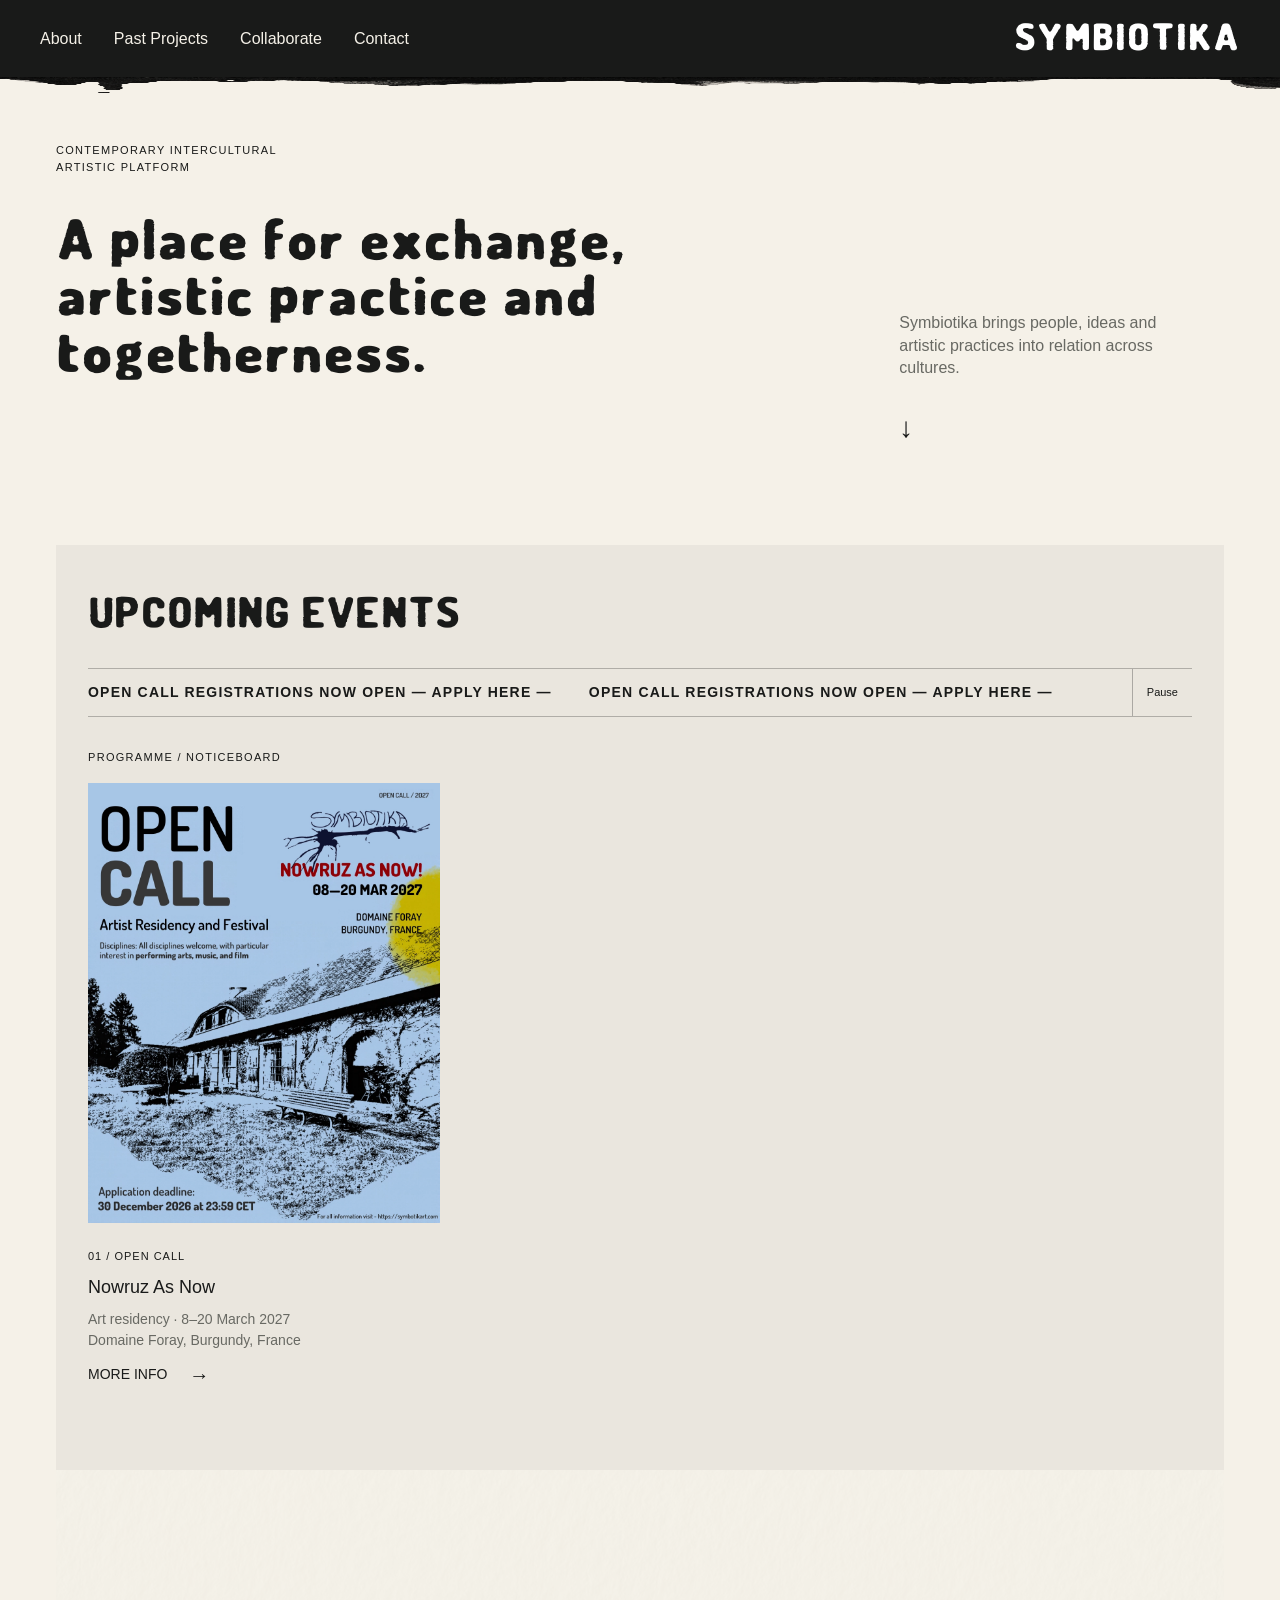
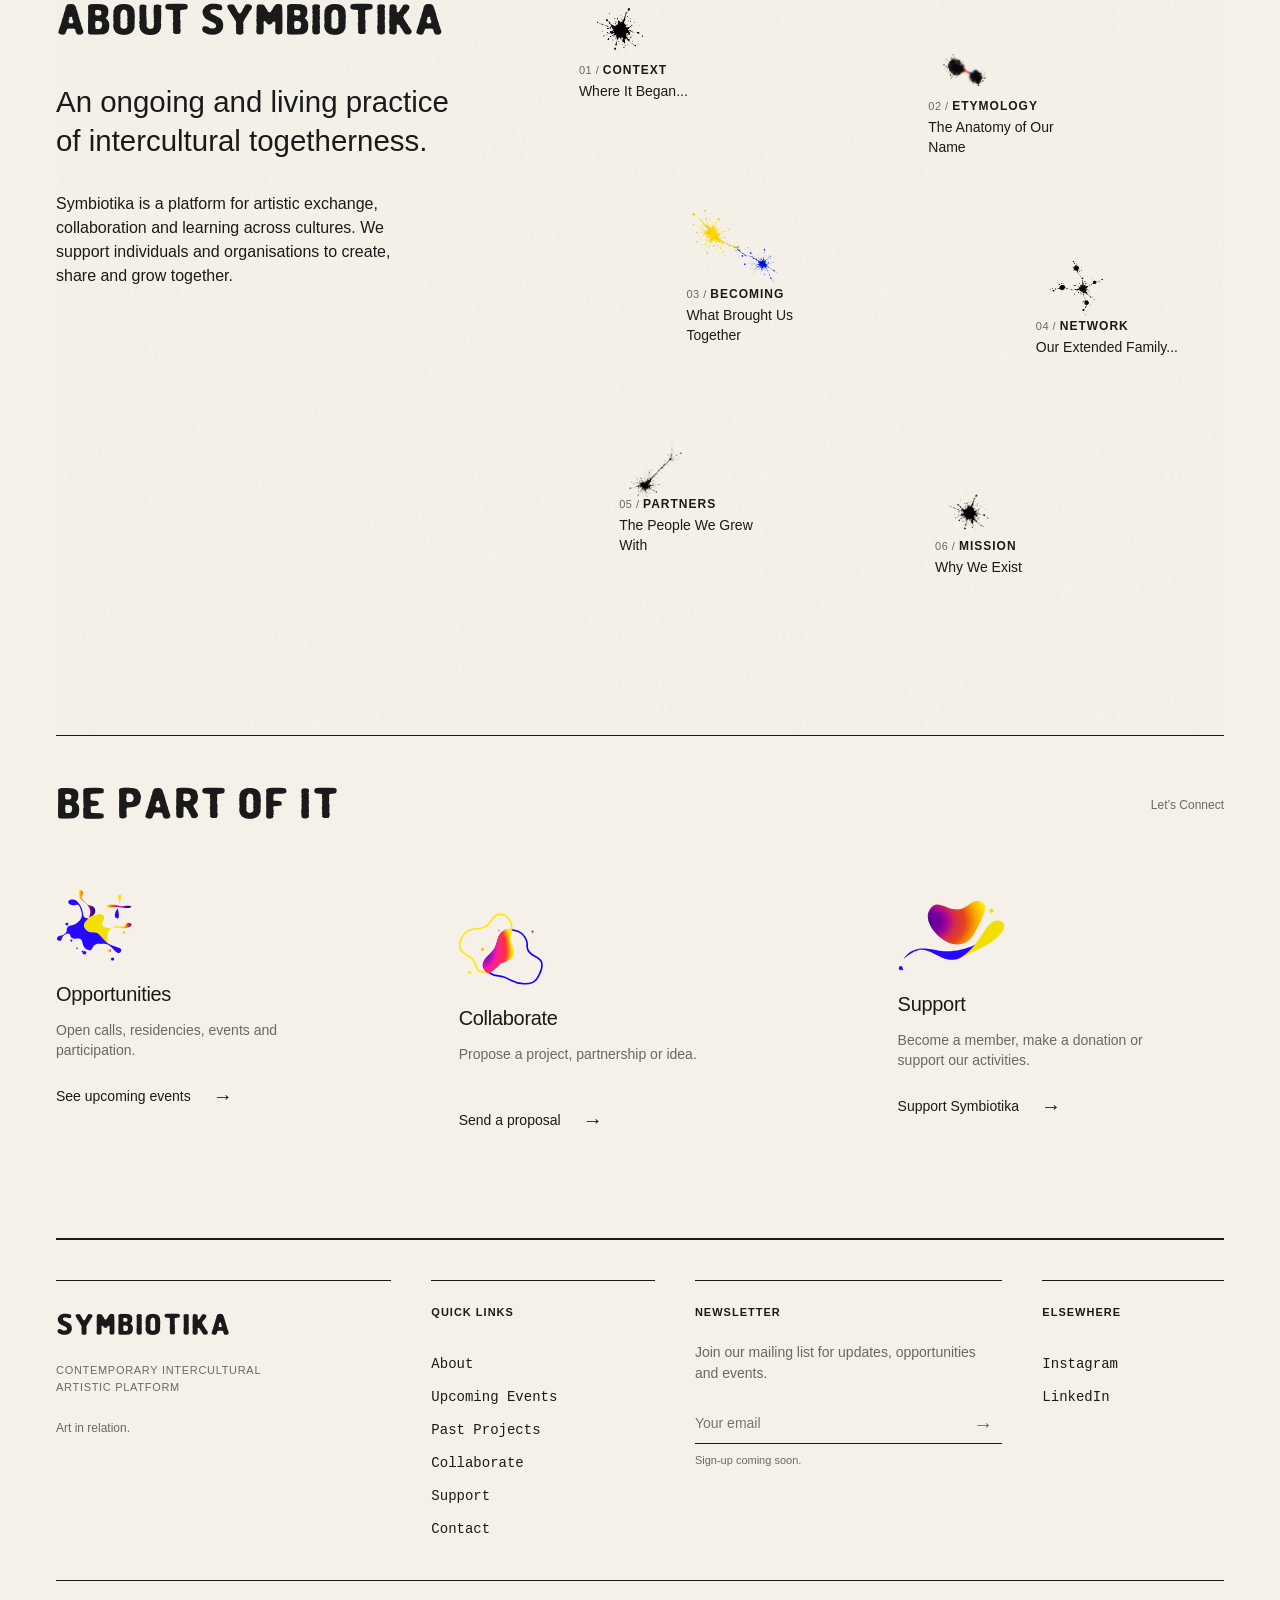
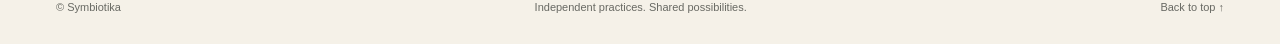
==== commit 009bf55b: "Update Symbiotika website pages" ====
--- a/index.html
+++ b/index.html
@@ -37,9 +37,9 @@
       </div>
       
     </div>
-    <div class="registration-ticker">
-      <a class="ticker-link" href="#registration-details" aria-label="Open call registrations now open — view registration details">
-        <span class="ticker-track" aria-hidden="true"><span class="ticker-copy">OPEN CALL REGISTRATIONS NOW OPEN — CLICK HERE TO SUBMIT A REGISTRATION —&nbsp;</span><span class="ticker-copy">OPEN CALL REGISTRATIONS NOW OPEN — CLICK HERE TO SUBMIT A REGISTRATION —&nbsp;</span></span>
+    <div class="registration-strip">
+      <a class="registration-ticker ticker-link" href="https://tally.so/r/NqqOkj" target="_blank" rel="noopener noreferrer" aria-label="Open call registrations now open — apply here (opens in a new tab)">
+        <span class="ticker-track" aria-hidden="true"><span class="ticker-copy">OPEN CALL REGISTRATIONS NOW OPEN — APPLY HERE —&nbsp;</span><span class="ticker-copy">OPEN CALL REGISTRATIONS NOW OPEN — APPLY HERE —&nbsp;</span></span>
       </a>
       <button class="ticker-pause" type="button" aria-pressed="false" aria-label="Pause registration ticker" hidden>Pause</button>
     </div>
@@ -47,12 +47,8 @@
       <p class="eyebrow event-pin">Programme / Noticeboard</p>
       <div class="event-posters" tabindex="0" role="region" aria-label="Announcement posters — scroll horizontally for more">
         <figure class="poster-primary">
-          <img src="assets/projects/project-03-UE/01.webp" alt="Open call for artists: Nowruz As Now art residency, 1–20 March 2027, Domaine Foray, Burgundy, France" width="1080" height="1350" decoding="async">
-          <figcaption><span class="eyebrow">01 / Open call</span><h3>Nowruz As Now</h3><p>Art residency · 1–20 March 2027</p><p>Domaine Foray, Burgundy, France</p><details class="event-details" id="registration-details"><summary>Learn more <span aria-hidden="true">→</span></summary><p>Open call for the Nowruz As Now art residency, 1–20 March 2027. Application details will be shared here.</p></details></figcaption>
-        </figure>
-        <figure class="poster-secondary">
-          <img src="assets/projects/project-03-UE/02.webp" alt="We symbiotize: something new emerges that none could make alone. A poster with connected blue, yellow and thermal ink forms." width="1080" height="1350" decoding="async">
-          <figcaption><span class="eyebrow">02 / In relation</span><h3>We symbiotize.</h3><p>Something new emerges<br>that none could make alone.</p></figcaption>
+          <a class="noticeboard-poster-link" href="nowruz-as-now.html" aria-label="More information about Nowruz As Now! Artist Residency 2027"><img src="assets/projects/project-03-UE/1.webp" alt="Open call for artists: Nowruz As Now art residency, 8–20 March 2027, Domaine Foray, Burgundy, France" width="1080" height="1350" decoding="async"></a>
+          <figcaption><span class="eyebrow">01 / Open call</span><h3>Nowruz As Now</h3><p>Art residency · 8–20 March 2027</p><p>Domaine Foray, Burgundy, France</p><a class="text-link" href="nowruz-as-now.html">MORE INFO <span aria-hidden="true">→</span></a></figcaption>
         </figure>
       </div>
     </div>
--- a/css/styles.css
+++ b/css/styles.css
@@ -1658,7 +1658,7 @@
 .ticker-track { display:flex; width:max-content; animation:registration-scroll 28s linear infinite; }
 .ticker-copy { flex:none; padding-right:2rem; font-size:var(--text-sm); font-weight:600; letter-spacing:1.2px; white-space:nowrap; }
 .ticker-pause { flex:none; border:0; border-left:1px solid rgb(var(--ink-rgb) / .3); padding:0 14px; background:transparent; font:inherit; font-size:var(--text-xs); cursor:pointer; }
-.registration-ticker:is(:hover,:focus-within,.is-paused) .ticker-track { animation-play-state:paused; }
+.registration-ticker.is-paused .ticker-track { animation-play-state:paused; }
 @keyframes registration-scroll { to { transform:translateX(-50%); } }
 
 /* Small directional marks gather ink in place; no extra artwork or continuous motion. */
@@ -1727,7 +1727,7 @@
 /* Noticeboard: one shared image height, natural widths, scroll contained in the board. */
 .event-posters { --poster-height:480px; display:flex; align-items:flex-start; gap:28px; overflow-x:auto; padding-bottom:16px; scroll-snap-type:x proximity; }
 .event-posters>figure:nth-child(n) { flex:0 0 auto; width:min-content; max-width:none; margin:0; scroll-snap-align:start; }
-.event-posters>figure>img { display:block; height:var(--poster-height); width:auto; max-width:none; object-fit:contain; }
+.event-posters>figure>img,.event-posters .noticeboard-poster-link>img { display:block; height:var(--poster-height); width:auto; max-width:none; object-fit:contain; }
 .event-posters figcaption { min-width:100%; width:0; }
 .site-header .wordmark { color:var(--white); transition:color 180ms ease; }
 .site-header .wordmark:hover { color:var(--wordmark-hover,var(--white)); }
@@ -2005,3 +2005,94 @@
   .archive-gallery-panel .story-close { margin-bottom:24px; }
   .site-footer { gap:32px 24px; padding-top:32px; }
 }
+
+/* Current open-call links preserve the noticeboard's shared poster sizing. */
+.registration-strip { display:flex; min-width:0; align-items:stretch; border-block:1px solid var(--rule); }
+.registration-strip .registration-ticker { border:0; cursor:pointer; }
+.registration-strip .ticker-link:hover { color:var(--ink); opacity:.75; }
+.nowruz-project-link { margin-top:24px; }
+/* Nowruz programme: five recurring editorial patterns, scoped to this page. */
+.nowruz-page { max-width:1240px; padding-top:64px; font-family:var(--body-font); font-size:var(--text-base); line-height:1.6; }
+.nowruz-page strong,.nowruz-emphasis { font-weight:600; }
+.nowruz-page .eyebrow,.nowruz-page dt { font-size:var(--text-xs); font-weight:600; letter-spacing:.1em; text-transform:uppercase; }
+.nowruz-page h2 { font-family:var(--body-font); font-size:var(--heading-sm); font-weight:600; line-height:1.25; margin-bottom:32px; }
+.nowruz-page h3 { font-size:var(--text-lg); font-weight:600; margin-block:32px 20px; }
+.nowruz-page p+p { margin-top:20px; }
+.nowruz-page ul,.nowruz-page ol { padding-left:22px; margin-block:24px; }
+.nowruz-page li { padding-left:6px; margin-bottom:16px; }
+.nowruz-page a:not(.nowruz-apply) { text-decoration:underline; text-underline-offset:5px; }
+.nowruz-page .nowruz-lead { font-size:var(--text-lg); font-weight:500; line-height:1.45; }
+.nowruz-page .nowruz-question { font-family:var(--body-font); font-size:var(--heading-md); font-weight:600; line-height:1.2; letter-spacing:-.02em; }
+.nowruz-page .nowruz-key { font-size:var(--text-lg); font-weight:600; line-height:1.4; }
+.nowruz-note { color:var(--muted-text); }
+.nowruz-hero { display:grid; grid-template-columns:1.1fr 1fr; gap:8%; align-items:center; }
+.nowruz-hero h1 { font-size:var(--heading-lg); margin-block:20px 28px; }
+.nowruz-hero h1 span { display:block; font-family:var(--body-font); font-size:var(--text-lg); line-height:1.4; margin-top:16px; }
+.nowruz-hero p { max-width:44ch; }
+.nowruz-hero-art { justify-self:end; width:90%; max-width:440px; }
+.nowruz-sticker { width:100%; height:auto; object-fit:contain; }
+.nowruz-ink { width:90px; height:64px; object-fit:contain; }
+.nowruz-hero-art .nowruz-ink { margin:4px 10% 0 auto; }
+.nowruz-apply { background:var(--ink); color:var(--paper); padding:16px 22px; min-height:48px; margin-block:24px; max-width:100%; }
+.nowruz-apply:is(:hover,:focus-visible) { color:var(--yellow); }
+.nowruz-facts { display:grid; grid-template-columns:repeat(5,minmax(0,1fr)); gap:24px; margin:64px 0 110px; }
+.nowruz-facts>div,.nowruz-dates dl>div { border-top:1px solid var(--rule); padding-top:20px; }
+.nowruz-page dt { margin-bottom:14px; }
+.nowruz-page dd { margin:0; font-weight:600; font-size:var(--text-subhead); line-height:1.4; }
+.nowruz-section { margin-block:110px; }
+.nowruz-copy { max-width:650px; }
+.nowruz-about,.nowruz-selection,.nowruz-contact { display:grid; grid-template-columns:minmax(0,1fr) minmax(0,2fr); gap:7%; }
+.nowruz-about .nowruz-lead { margin-bottom:28px; }
+.nowruz-invitation { padding-top:36px; border-top:1px solid var(--rule); }
+.nowruz-invitation>h2 { font-size:var(--text-caption); text-transform:uppercase; letter-spacing:.1em; }
+.nowruz-invitation>.nowruz-question { max-width:24ch; margin-block:32px 48px; }
+.nowruz-invitation-grid,.nowruz-pair { display:grid; grid-template-columns:repeat(2,minmax(0,1fr)); gap:8%; }
+.nowruz-invitation-sticker { max-width:290px; margin:40px 0 0 12%; }
+.nowruz-pair { margin-block:120px; }
+.nowruz-pair .nowruz-section { margin:0; border-top:1px solid var(--rule); padding-top:28px; }
+.nowruz-practical { display:grid; grid-template-columns:minmax(0,.85fr) minmax(0,1.15fr); gap:10%; margin-block:110px; }
+.nowruz-practical .nowruz-section { margin:0; }
+.nowruz-practical .nowruz-section:nth-child(2) { padding-top:76px; }
+.nowruz-location { max-width:720px; margin:80px 0 110px auto; }
+.nowruz-how { background:var(--paper-shade); padding:48px; }
+.nowruz-how>h2 { font-size:var(--heading-compact); margin-bottom:40px; }
+.nowruz-application-grid { display:grid; grid-template-columns:minmax(0,1.5fr) minmax(0,1fr); gap:9%; }
+.nowruz-application-grid ol { margin-top:0; }
+.nowruz-deadline { border-top:1px solid var(--ink); padding-top:24px; align-self:start; }
+.nowruz-deadline .nowruz-key { margin-top:20px; }
+.nowruz-dates { margin-block:110px; }
+.nowruz-dates dl { display:grid; grid-template-columns:repeat(3,minmax(0,1fr)); gap:40px; margin-top:36px; }
+.nowruz-dates dd { font-size:var(--text-lg); }
+.nowruz-closing { margin-block:140px 110px; }
+.nowruz-closing>h2 { font-size:var(--text-caption); text-transform:uppercase; letter-spacing:.1em; }
+.nowruz-closing-grid { display:grid; grid-template-columns:minmax(0,1.1fr) minmax(0,1fr); gap:10%; }
+.nowruz-closing-sticker { max-width:340px; margin:40px 0 0 auto; }
+.nowruz-closing .nowruz-ink { margin-left:auto; }
+.nowruz-contact a { overflow-wrap:anywhere; }
+@media(max-width:1050px) {
+  .nowruz-facts { grid-template-columns:repeat(3,minmax(0,1fr)); }
+}
+@media(max-width:800px) {
+  .nowruz-page { padding-top:48px; }
+  .nowruz-hero,.nowruz-about,.nowruz-selection,.nowruz-contact,.nowruz-invitation-grid,.nowruz-pair,.nowruz-practical,.nowruz-application-grid,.nowruz-closing-grid { grid-template-columns:minmax(0,1fr); gap:32px; }
+  .nowruz-hero-art { width:75%; max-width:320px; justify-self:center; }
+  .nowruz-ink { width:70px; height:50px; }
+  .nowruz-facts { grid-template-columns:repeat(2,minmax(0,1fr)); margin-block:40px 64px; }
+  .nowruz-section,.nowruz-pair,.nowruz-practical,.nowruz-location,.nowruz-dates,.nowruz-closing { margin-block:64px; }
+  .nowruz-pair,.nowruz-practical { gap:48px; }
+  .nowruz-page h2 { margin-bottom:24px; }
+  .nowruz-about,.nowruz-selection,.nowruz-contact { gap:0; }
+  .nowruz-practical .nowruz-section:nth-child(2) { padding-top:0; }
+  .nowruz-invitation-sticker { max-width:210px; margin:28px auto; }
+  .nowruz-invitation>.nowruz-question { margin-block:24px 32px; }
+  .nowruz-how { padding:28px 20px; }
+  .nowruz-dates dl { grid-template-columns:minmax(0,1fr); gap:24px; }
+  .nowruz-closing-sticker { max-width:240px; margin-top:28px; }
+}
+@media(max-width:400px) {
+  .nowruz-facts { grid-template-columns:minmax(0,1fr); }
+}
+
+/* Linked noticeboard artwork retains the shared natural-ratio poster height. */
+.noticeboard-poster-link { display:block; width:max-content; }
+.noticeboard-poster-link:focus-visible { outline-offset:-3px; }
